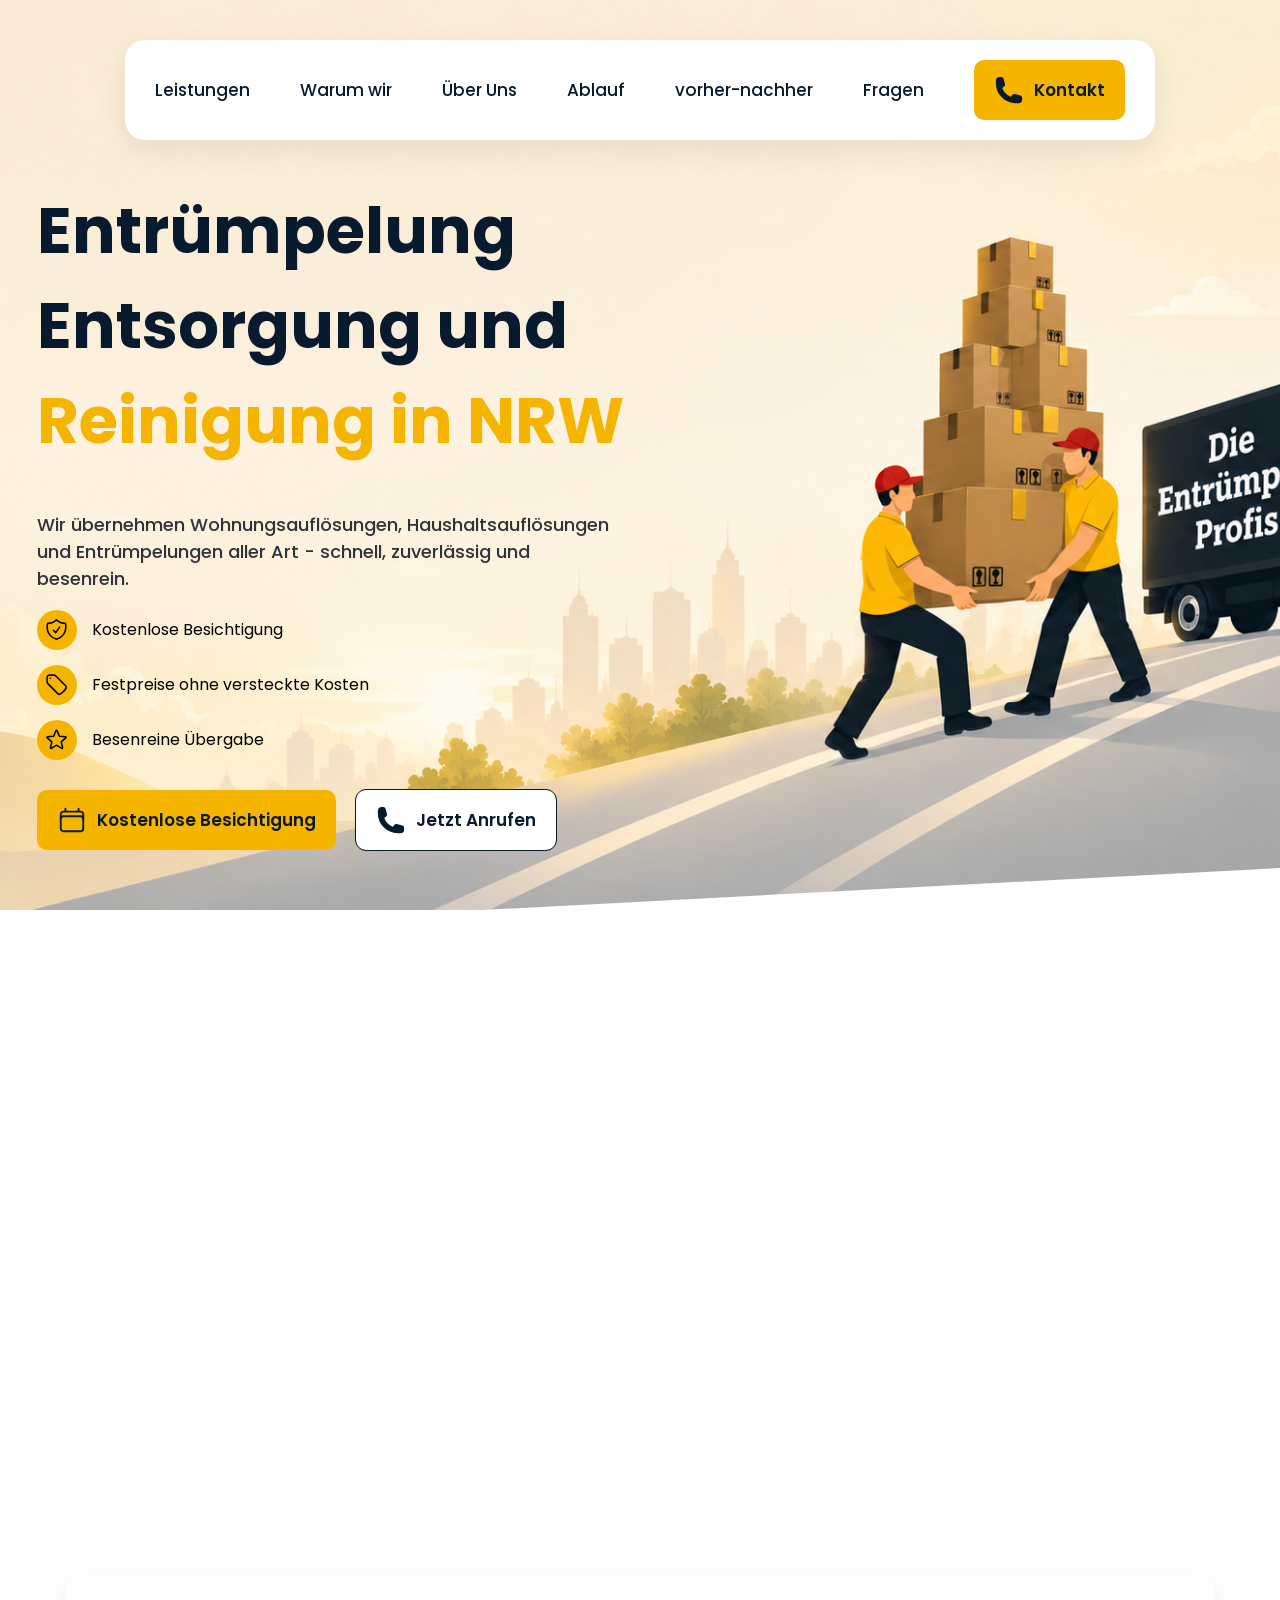
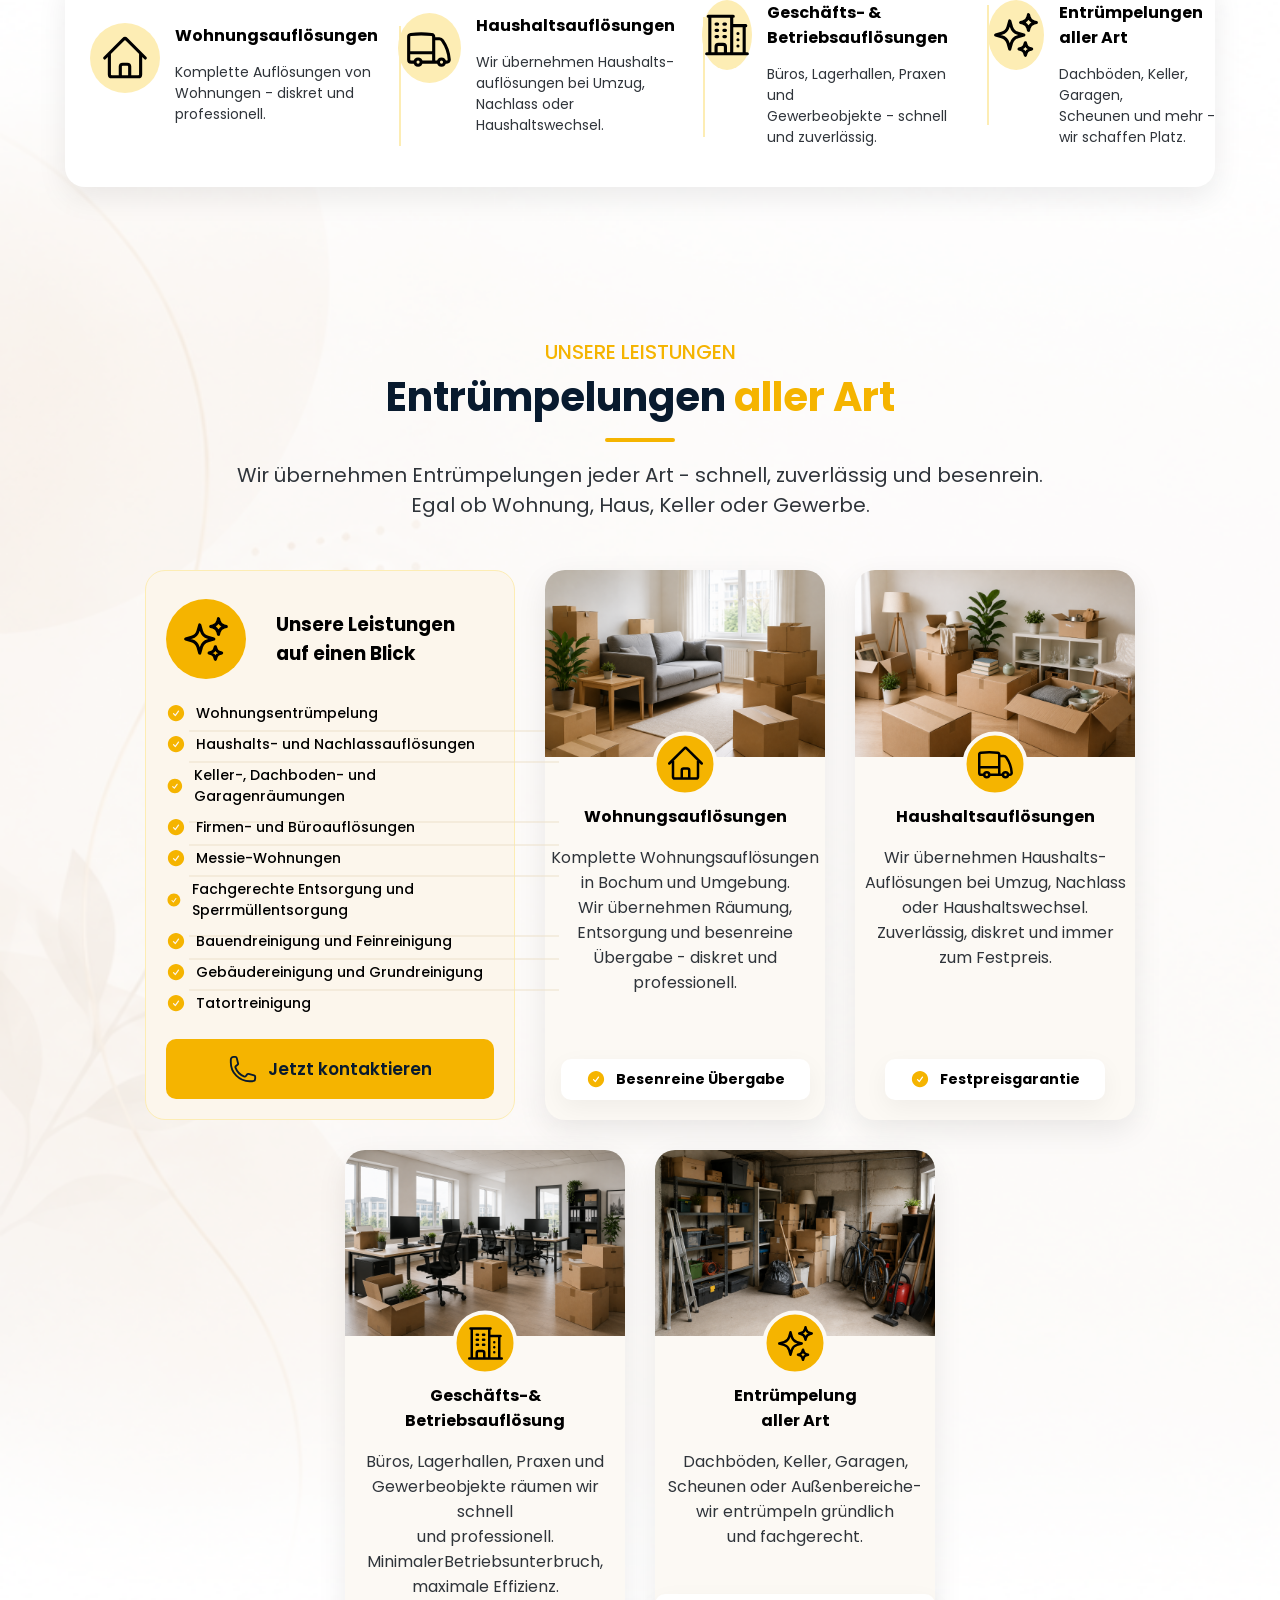
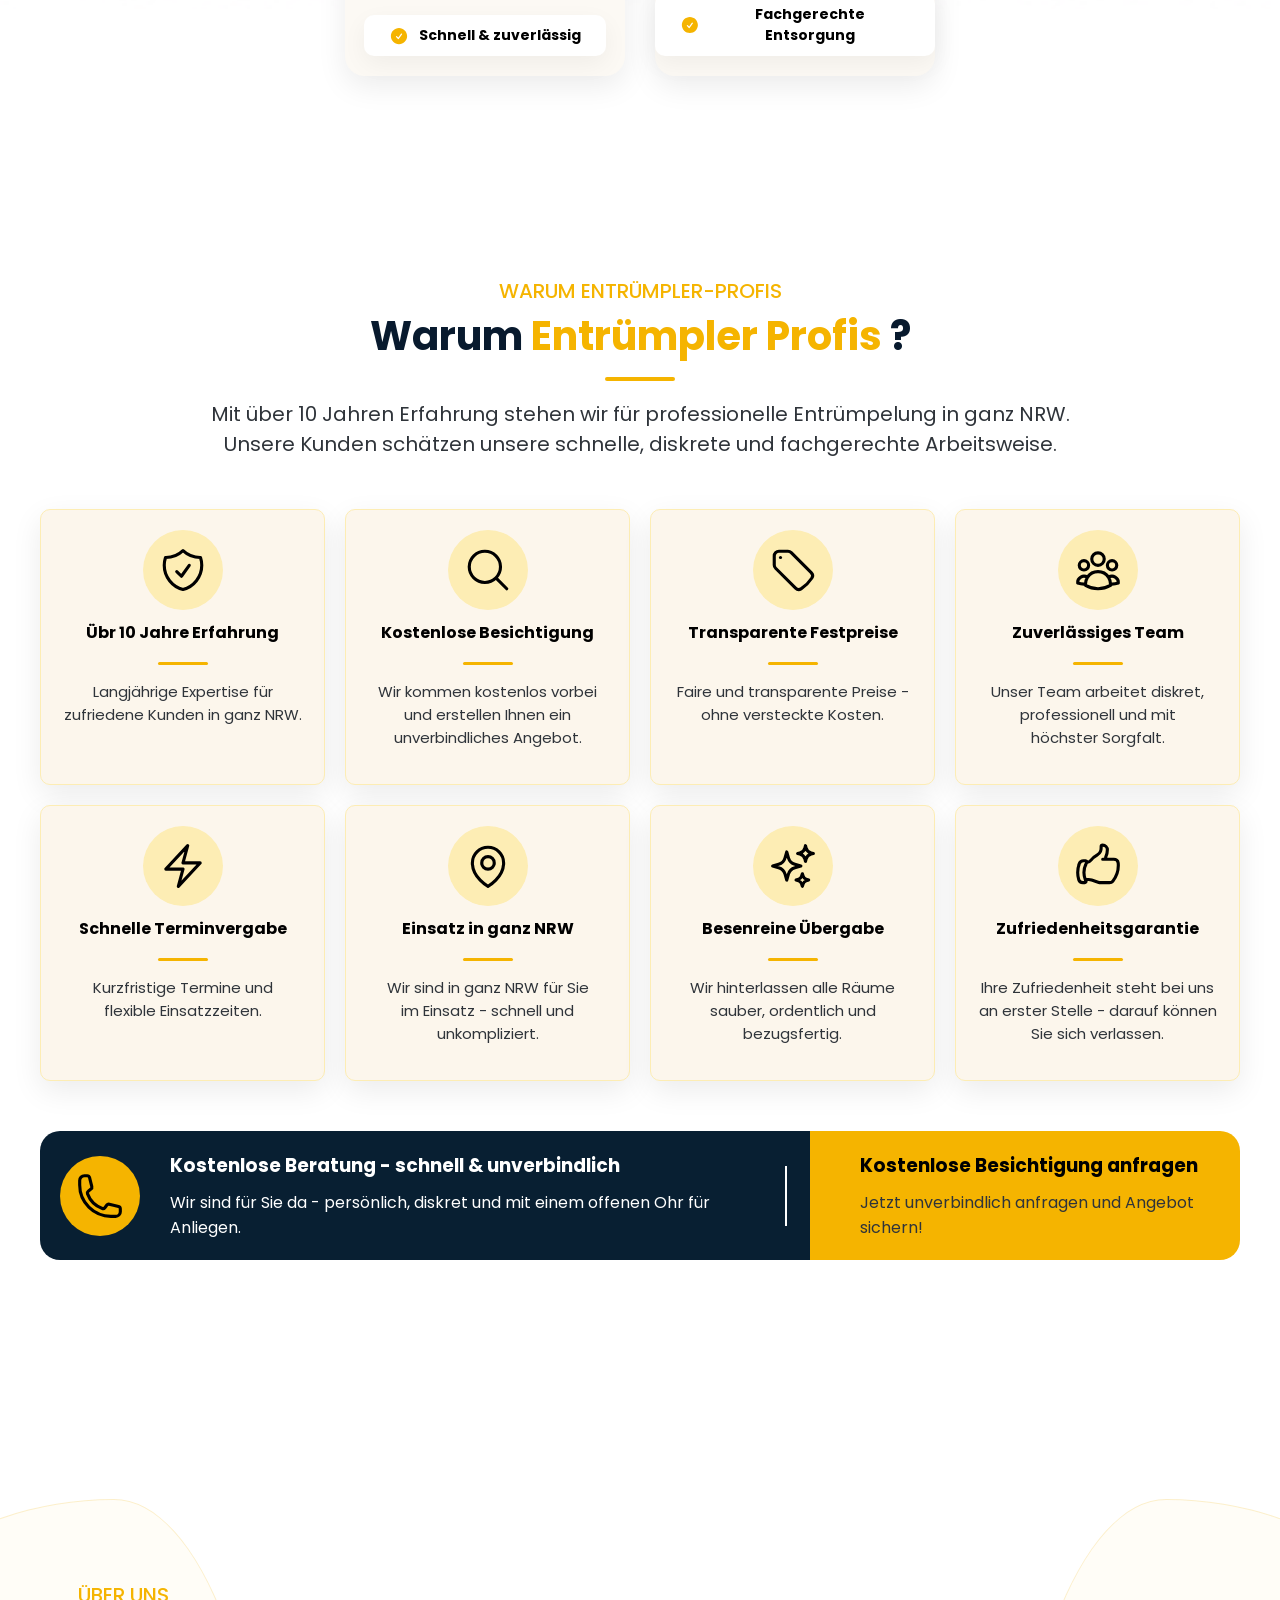
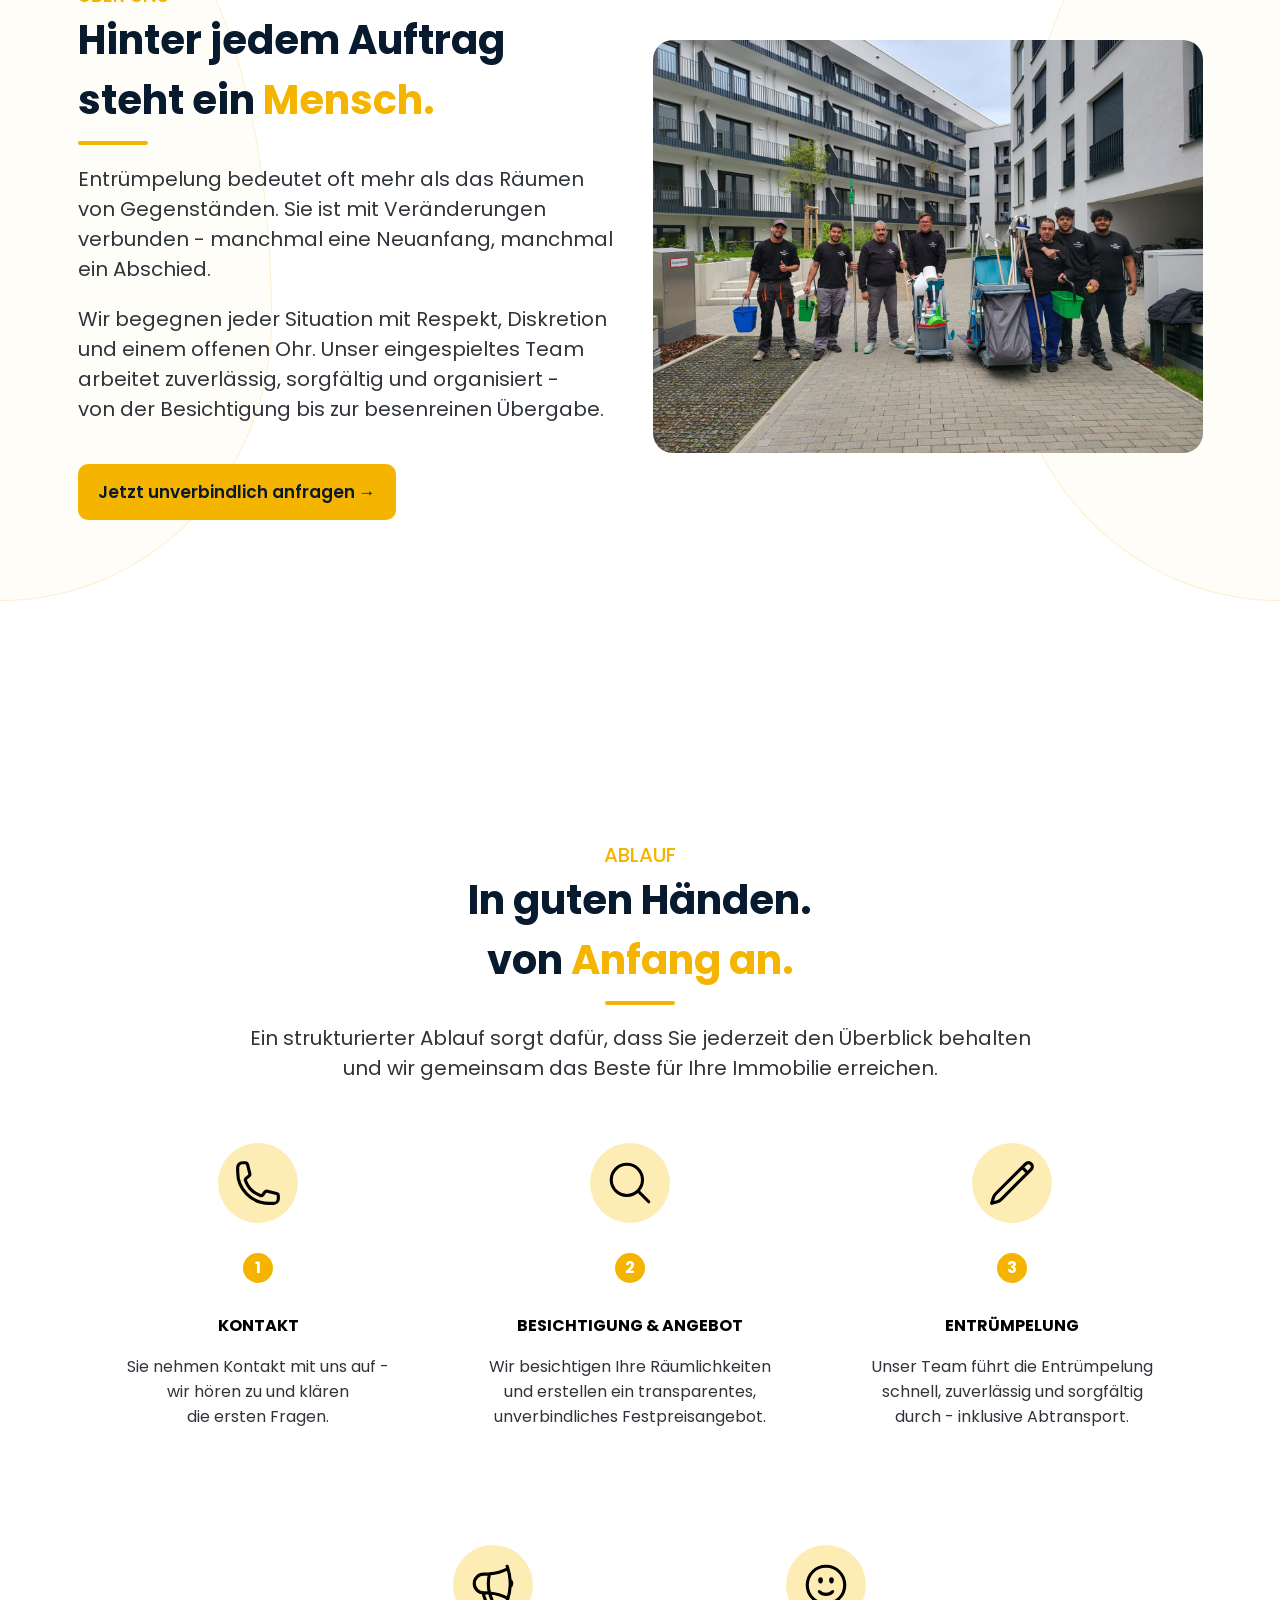
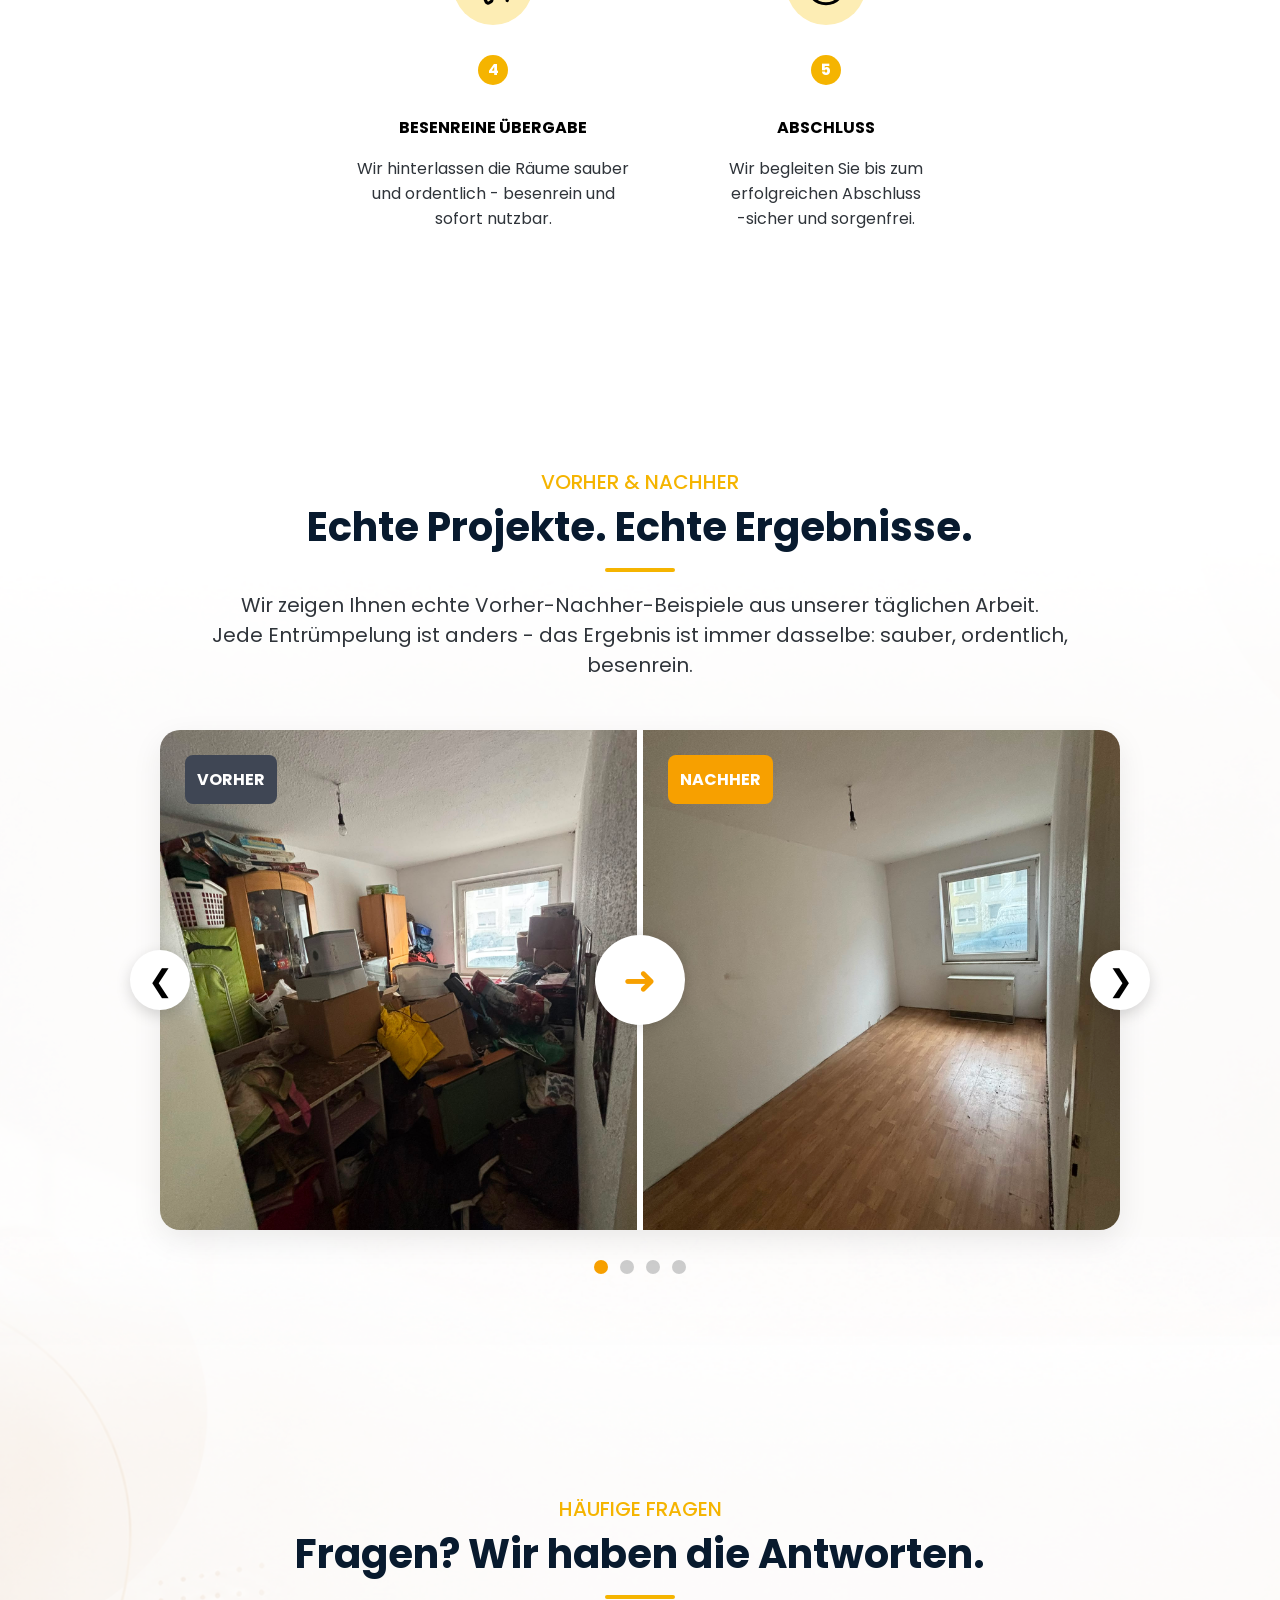
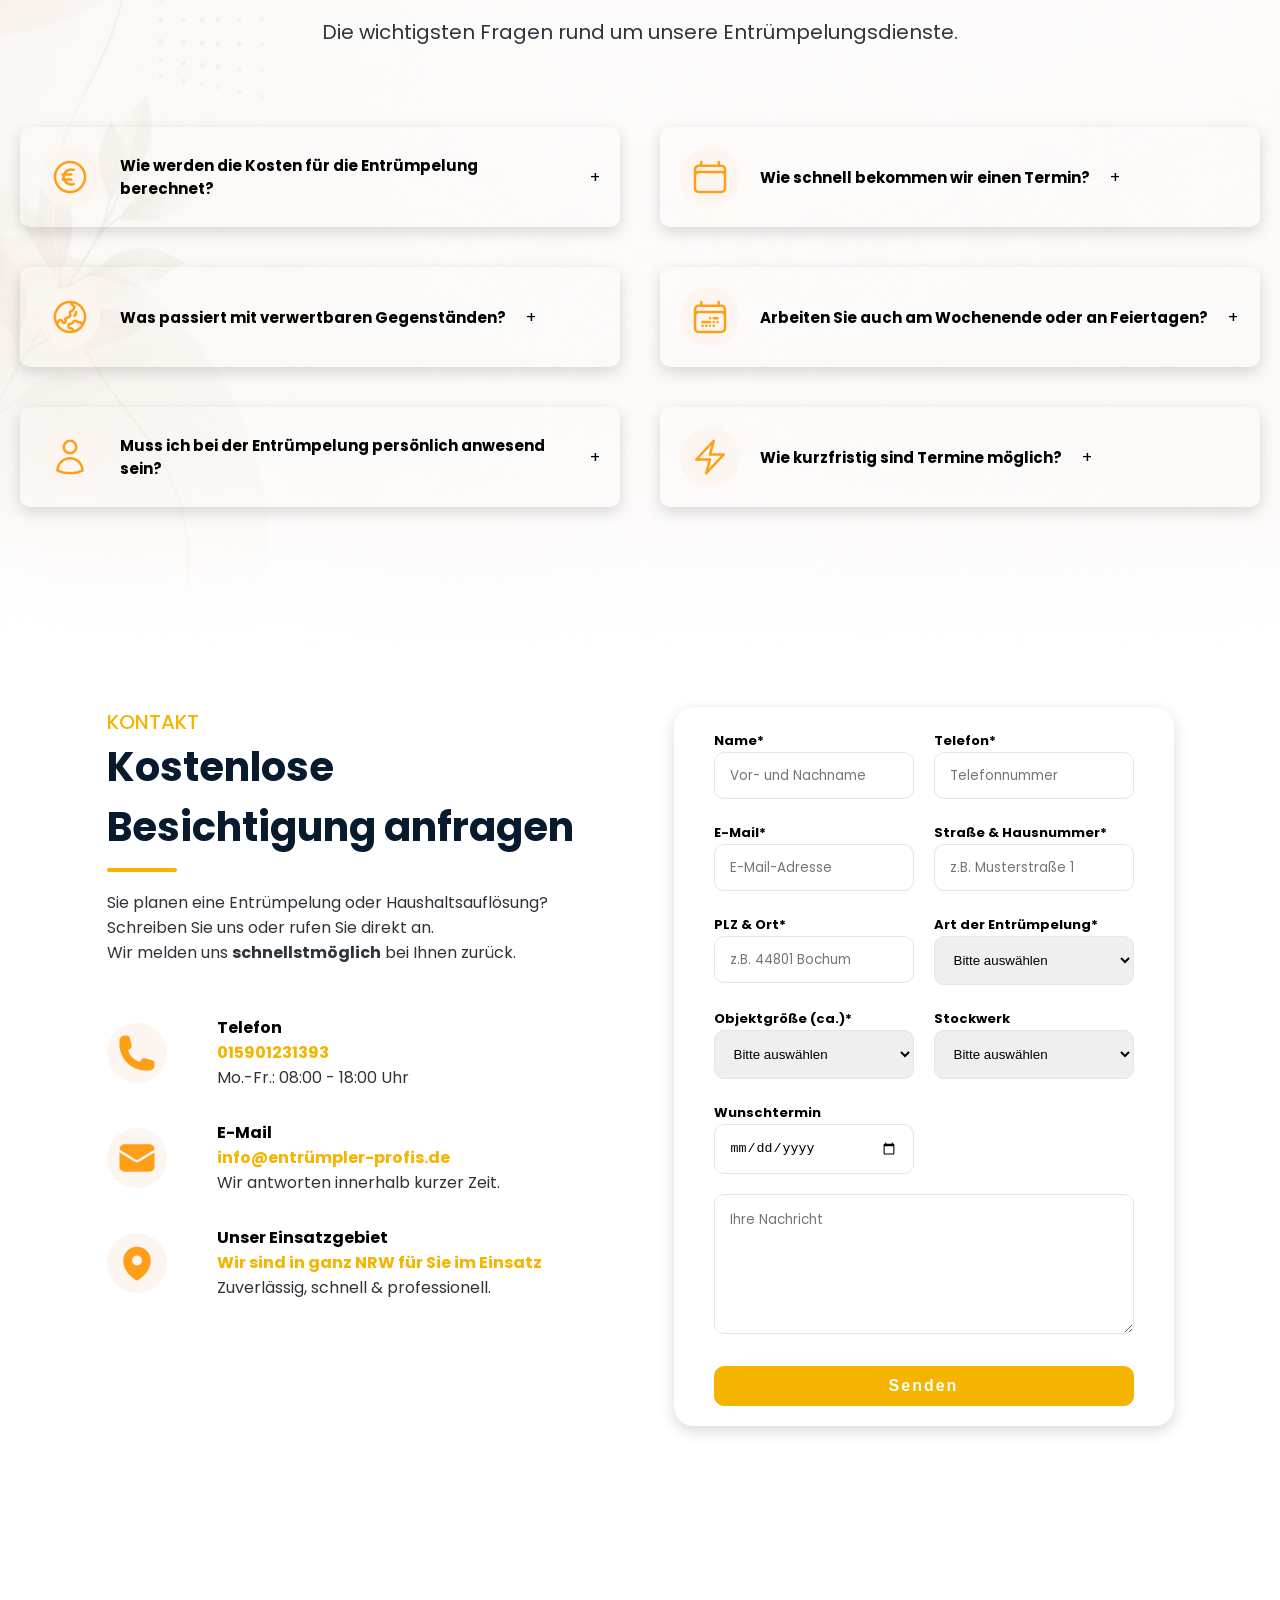
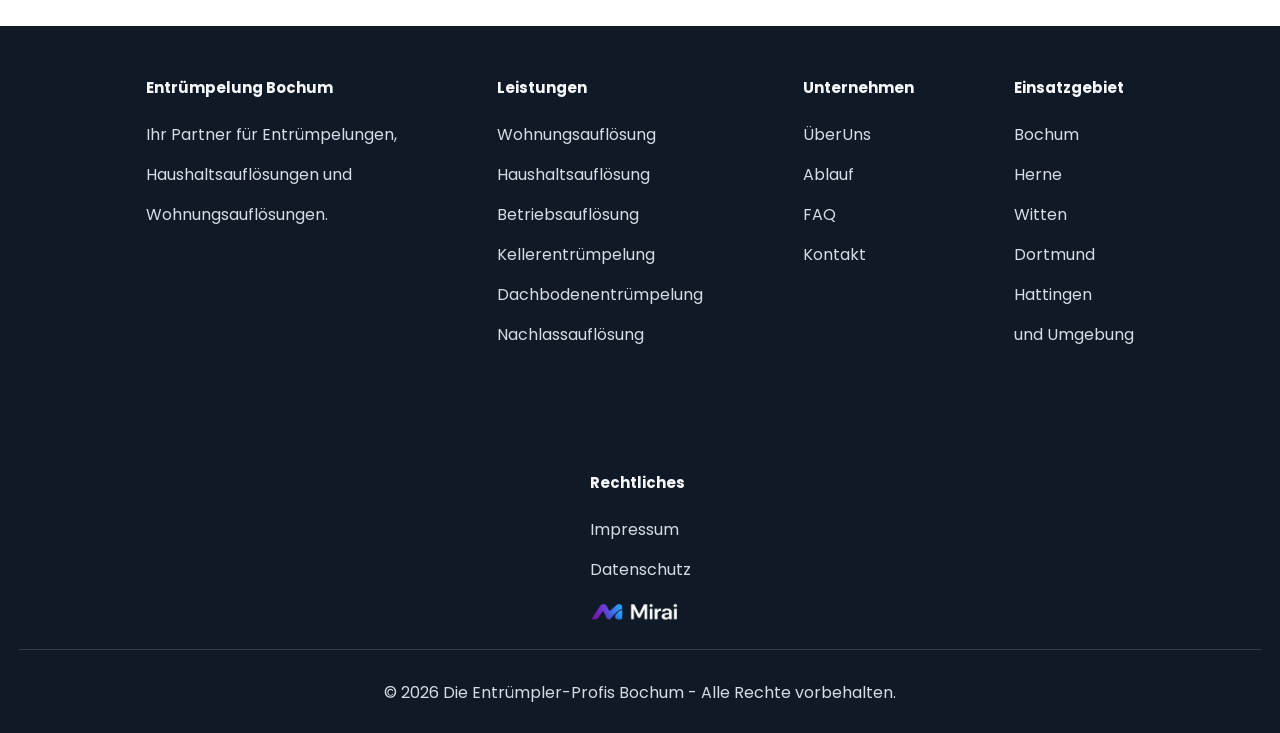
==== index.html @ 7832c1ce "Add files via upload" ====
<!DOCTYPE html>
<html lang="de">
<head>
    <meta charset="UTF-8">
    <meta name="viewport" content="width=device-width, initial-scale=1.0">
    <title>Entrümpler Profis | Wohnungsauflösung & Entrümpelung</title>
    <link href="style4.css" rel="stylesheet">
    <script src="https://www.google.com/recaptcha/api.js" async defer></script>
    <link rel="preconnect" href="https://fonts.googleapis.com">
    <link rel="preconnect" href="https://fonts.gstatic.com" crossorigin>
    <link rel="icon" href="webLogo.png" type="image/png">
    <meta name="description"
    content="Die Entrümpler Profis – Ihr Experte für Wohnungsauflösungen, Haushaltsauflösungen und Entrümpelungen aller Art. Schnell, zuverlässig, besenrein und zum fairen Festpreis. Kostenlose Besichtigung anfragen.">
    <link href="https://fonts.googleapis.com/css2?family=Poppins:ital,wght@0,100;0,200;0,300;0,400;0,500;0,600;0,700;0,800;0,900;1,100;1,200;1,300;1,400;1,500;1,600;1,700;1,800;1,900&display=swap" rel="stylesheet">
</head>
<body>
    <header>
            <!--<div class="mobile_nav">
                <svg xmlns="http://www.w3.org/2000/svg" fill="none" viewBox="0 0 24 24" stroke-width="1.5" stroke="currentColor" class="mobile-icon">
                <path stroke-linecap="round" stroke-linejoin="round" d="M3.75 6.75h16.5M3.75 12h16.5m-16.5 5.25h16.5" />
                </svg>
                <div class="mobilenavbar">
                    <a href="#leistungen" class="mobile_links">Leistungen</a>
                    <a href="#WarumWir" class="mobile_links">warum wir</a>
                    <a href="#überUns" class="mobile_links">Über Uns</a>
                    <a href="#Ablauf" class="mobile_links">Ablauf</a>
                    <a href="#vorherNAchher" class="mobile_links">vorher-nachher</a>
                    <a href="#fragen" class="mobile_links">Fragen</a>
                    <a href="#Kontakt" class="mobile_links">Kontakt</a>
                </div>
            </div>-->
            <button id="menu-btn">
                ☰
            </button>

            <nav id="mobile-menu">
                <a href="#leistungen">Leistungen</a>
                <a href="#WarumWir">Warum wir</a>
                <a href="#überUns">Über Uns</a>
                <a href="#Ablauf">Ablauf</a>
                <a href="#vorherNAchher">vorher-nachher</a>
                <a href="#fragen">Fragen</a>
                <a href="#Kontakt">Kontakt</a>
            </nav>
            <script>
                const button = document.getElementById("menu-btn");
                const menu = document.getElementById("mobile-menu");

                button.addEventListener("click", () => {

                    if(menu.style.display === "block"){

                        menu.style.display = "none";

                        button.style.borderBottomLeftRadius = "12px";
                        button.style.borderBottomRightRadius = "12px";

                    }else{

                        menu.style.display = "block";

                        button.style.borderBottomLeftRadius = "0px";
                        button.style.borderBottomRightRadius = "0px";

                        menu.style.borderTopLeftRadius = "0px";
                        menu.style.borderTopRightRadius = "0px";

                    }

                });
            </script>
        <div class="navContainer">
            <nav>
                <a href="#leistungen" class="navLinks">Leistungen</a>
                <a href="#WarumWir">Warum wir</a>
                <a href="#überUns">Über Uns</a>
                <a href="#Ablauf">Ablauf</a>
                <a href="#vorherNAchher">vorher-nachher</a>
                <a href="#fragen">Fragen</a>
                <a href="#Kontakt" class="yellowBtn">
                <svg xmlns="http://www.w3.org/2000/svg" fill="none" viewBox="0 0 24 24" stroke-width="1.5" stroke="currentColor" class="btnIcon phoneIcon">
                <path stroke-linecap="round" stroke-linejoin="round" d="M2.25 6.75c0 8.284 6.716 15 15 15h2.25a2.25 2.25 0 0 0 2.25-2.25v-1.372c0-.516-.351-.966-.852-1.091l-4.423-1.106c-.44-.11-.902.055-1.173.417l-.97 1.293c-.282.376-.769.542-1.21.38a12.035 12.035 0 0 1-7.143-7.143c-.162-.441.004-.928.38-1.21l1.293-.97c.363-.271.527-.734.417-1.173L6.963 3.102a1.125 1.125 0 0 0-1.091-.852H4.5A2.25 2.25 0 0 0 2.25 4.5v2.25Z" />
                </svg>
                    Kontakt</a>
            </nav>
        </div>
        <div class="Hero-Layout">
            <div class="HeroLeft">
                <div>
                    <h1 id="hero-h1">Entrümpelung<br>Entsorgung und<br><strong class="markd">Reinigung in <span id="stadt">NRW.</span></strong></h1>
                    <p class="Hero-slogan">Wir übernehmen Wohnungsauflösungen, Haushaltsauflösungen<br> und Entrümpelungen aller Art - schnell, zuverlässig und<br> besenrein.</p>
                </div>
                <script>
                    fetch("https://ipapi.co/json/")
                    .then(response => response.json())
                    .then(data =>{
                        const stadt = data.city;
                        document.getElementById("stadt").textContent = data.city;
                        if(stadt === "Frankfurt am Main"){
                            document.getElementById("stadt").textContent = "Frankfurt";
                        }
                    })
                    .catch(()=>{
                        document.getElementById("stadt").textContent = "NRW";
                    });
                </script>
                <div>
                    <ul>
                        <li class="Hero-List">
                            <div class="SmallIconWrapper">
                                <svg xmlns="http://www.w3.org/2000/svg" fill="none" viewBox="0 0 24 24" stroke-width="1.5" stroke="currentColor" class="Icons-Small">
                                <path stroke-linecap="round" stroke-linejoin="round" d="M9 12.75 11.25 15 15 9.75m-3-7.036A11.959 11.959 0 0 1 3.598 6 11.99 11.99 0 0 0 3 9.749c0 5.592 3.824 10.29 9 11.623 5.176-1.332 9-6.03 9-11.622 0-1.31-.21-2.571-.598-3.751h-.152c-3.196 0-6.1-1.248-8.25-3.285Z" />
                                </svg>
                            </div>
                            Kostenlose Besichtigung</li>
                        <li class="Hero-List">
                            <div class="SmallIconWrapper">
                                <svg xmlns="http://www.w3.org/2000/svg" fill="none" viewBox="0 0 24 24" stroke-width="1.5" stroke="currentColor" class="Icons-Small">
                                <path stroke-linecap="round" stroke-linejoin="round" d="M9.568 3H5.25A2.25 2.25 0 0 0 3 5.25v4.318c0 .597.237 1.17.659 1.591l9.581 9.581c.699.699 1.78.872 2.607.33a18.095 18.095 0 0 0 5.223-5.223c.542-.827.369-1.908-.33-2.607L11.16 3.66A2.25 2.25 0 0 0 9.568 3Z" />
                                <path stroke-linecap="round" stroke-linejoin="round" d="M6 6h.008v.008H6V6Z" />
                                </svg>
                            </div>
                            Festpreise ohne versteckte Kosten</li>
                        <li class="Hero-List">
                            <div class="SmallIconWrapper">
                                <svg xmlns="http://www.w3.org/2000/svg" fill="none" viewBox="0 0 24 24" stroke-width="1.5" stroke="currentColor" class="Icons-Small">
                                <path stroke-linecap="round" stroke-linejoin="round" d="M11.48 3.499a.562.562 0 0 1 1.04 0l2.125 5.111a.563.563 0 0 0 .475.345l5.518.442c.499.04.701.663.321.988l-4.204 3.602a.563.563 0 0 0-.182.557l1.285 5.385a.562.562 0 0 1-.84.61l-4.725-2.885a.562.562 0 0 0-.586 0L6.982 20.54a.562.562 0 0 1-.84-.61l1.285-5.386a.562.562 0 0 0-.182-.557l-4.204-3.602a.562.562 0 0 1 .321-.988l5.518-.442a.563.563 0 0 0 .475-.345L11.48 3.5Z" />
                                </svg>
                            </div>
                            Besenreine Übergabe</li>
                    </ul>  
                </div>
                <div class="HeroBtns">
                    <a href="#Kontakt" class="yellowBtn"><svg xmlns="http://www.w3.org/2000/svg" fill="none" viewBox="0 0 24 24" stroke-width="1.5" stroke="currentColor" class="btnIcon">
                    <path stroke-linecap="round" stroke-linejoin="round" d="M6.75 3v2.25M17.25 3v2.25M3 18.75V7.5a2.25 2.25 0 0 1 2.25-2.25h13.5A2.25 2.25 0 0 1 21 7.5v11.25m-18 0A2.25 2.25 0 0 0 5.25 21h13.5A2.25 2.25 0 0 0 21 18.75m-18 0v-7.5A2.25 2.25 0 0 1 5.25 9h13.5A2.25 2.25 0 0 1 21 11.25v7.5" />
                    </svg>
                    Kostenlose Besichtigung</a>
                    <a href="tel:015901231393" class="whiteBtn"><svg xmlns="http://www.w3.org/2000/svg" fill="none" viewBox="0 0 24 24" stroke-width="1.5" stroke="currentColor" class="btnIcon phoneIcon">
                    <path stroke-linecap="round" stroke-linejoin="round" d="M2.25 6.75c0 8.284 6.716 15 15 15h2.25a2.25 2.25 0 0 0 2.25-2.25v-1.372c0-.516-.351-.966-.852-1.091l-4.423-1.106c-.44-.11-.902.055-1.173.417l-.97 1.293c-.282.376-.769.542-1.21.38a12.035 12.035 0 0 1-7.143-7.143c-.162-.441.004-.928.38-1.21l1.293-.97c.363-.271.527-.734.417-1.173L6.963 3.102a1.125 1.125 0 0 0-1.091-.852H4.5A2.25 2.25 0 0 0 2.25 4.5v2.25Z" />
                    </svg>
                    Jetzt Anrufen</a>
                </div>
            </div>
        </div>
    </header>
    <div class="videoBox">
<iframe class="Video" width="560" height="500" src="https://app.heygen.com/embeds/4f03f9517da345a6a564c106bb6b964a" title="Check out a new AI Video I just made!" frameborder="0" allow="encrypted-media; fullscreen;" allowfullscreen></iframe>    </div>
    <div class="ServiceLayoutForHero">
        <div class="Hero-ServiceLayout">
            <div class="HeroCards afterCard">
                <div class="HeroCardIconWrapper">
                    <svg xmlns="http://www.w3.org/2000/svg" fill="none" viewBox="0 0 24 24" stroke-width="1.5" stroke="currentColor" class="big-Icons">
                    <path stroke-linecap="round" stroke-linejoin="round" d="m2.25 12 8.954-8.955c.44-.439 1.152-.439 1.591 0L21.75 12M4.5 9.75v10.125c0 .621.504 1.125 1.125 1.125H9.75v-4.875c0-.621.504-1.125 1.125-1.125h2.25c.621 0 1.125.504 1.125 1.125V21h4.125c.621 0 1.125-.504 1.125-1.125V9.75M8.25 21h8.25" />
                    </svg>
                </div>
                <div>
                    <strong>Wohnungsauflösungen</strong>
                    <p>Komplette Auflösungen von <br>Wohnungen - diskret und<br> professionell.</p>
                </div>
            </div>
            <div class="HeroCards afterCard">
                <div class="HeroCardIconWrapper">
                    <svg xmlns="http://www.w3.org/2000/svg" fill="none" viewBox="0 0 24 24" stroke-width="1.5" stroke="currentColor" class="big-Icons">
                    <path stroke-linecap="round" stroke-linejoin="round" d="M8.25 18.75a1.5 1.5 0 0 1-3 0m3 0a1.5 1.5 0 0 0-3 0m3 0h6m-9 0H3.375a1.125 1.125 0 0 1-1.125-1.125V14.25m17.25 4.5a1.5 1.5 0 0 1-3 0m3 0a1.5 1.5 0 0 0-3 0m3 0h1.125c.621 0 1.129-.504 1.09-1.124a17.902 17.902 0 0 0-3.213-9.193 2.056 2.056 0 0 0-1.58-.86H14.25M16.5 18.75h-2.25m0-11.177v-.958c0-.568-.422-1.048-.987-1.106a48.554 48.554 0 0 0-10.026 0 1.106 1.106 0 0 0-.987 1.106v7.635m12-6.677v6.677m0 4.5v-4.5m0 0h-12" />
                    </svg>
                </div>
                <div>
                    <strong>Haushaltsauflösungen</strong>
                    <p>Wir übernehmen Haushalts-<br>auflösungen bei Umzug,<br> Nachlass oder Haushaltswechsel.</p>
                </div>
            </div>
            <div class="HeroCards afterCard">
                <div class="HeroCardIconWrapper">
                    <svg xmlns="http://www.w3.org/2000/svg" fill="none" viewBox="0 0 24 24" stroke-width="1.5" stroke="currentColor" class="big-Icons">
                    <path stroke-linecap="round" stroke-linejoin="round" d="M2.25 21h19.5m-18-18v18m10.5-18v18m6-13.5V21M6.75 6.75h.75m-.75 3h.75m-.75 3h.75m3-6h.75m-.75 3h.75m-.75 3h.75M6.75 21v-3.375c0-.621.504-1.125 1.125-1.125h2.25c.621 0 1.125.504 1.125 1.125V21M3 3h12m-.75 4.5H21m-3.75 3.75h.008v.008h-.008v-.008Zm0 3h.008v.008h-.008v-.008Zm0 3h.008v.008h-.008v-.008Z" />
                    </svg>
                </div>
                <div>
                    <strong>Geschäfts- &<br>Betriebsauflösungen</strong>
                    <p>Büros, Lagerhallen, Praxen und<br>Gewerbeobjekte - schnell und zuverlässig.</p>
                </div>
            </div>
            <div class="HeroCards">
                <div class="HeroCardIconWrapper">
                    <svg xmlns="http://www.w3.org/2000/svg" fill="none" viewBox="0 0 24 24" stroke-width="1.5" stroke="currentColor" class="big-Icons">
                    <path stroke-linecap="round" stroke-linejoin="round" d="M9.813 15.904 9 18.75l-.813-2.846a4.5 4.5 0 0 0-3.09-3.09L2.25 12l2.846-.813a4.5 4.5 0 0 0 3.09-3.09L9 5.25l.813 2.846a4.5 4.5 0 0 0 3.09 3.09L15.75 12l-2.846.813a4.5 4.5 0 0 0-3.09 3.09ZM18.259 8.715 18 9.75l-.259-1.035a3.375 3.375 0 0 0-2.455-2.456L14.25 6l1.036-.259a3.375 3.375 0 0 0 2.455-2.456L18 2.25l.259 1.035a3.375 3.375 0 0 0 2.456 2.456L21.75 6l-1.035.259a3.375 3.375 0 0 0-2.456 2.456ZM16.894 20.567 16.5 21.75l-.394-1.183a2.25 2.25 0 0 0-1.423-1.423L13.5 18.75l1.183-.394a2.25 2.25 0 0 0 1.423-1.423l.394-1.183.394 1.183a2.25 2.25 0 0 0 1.423 1.423l1.183.394-1.183.394a2.25 2.25 0 0 0-1.423 1.423Z" />
                    </svg>
                </div>
                <div>
                    <strong>Entrümpelungen<br>aller Art</strong>
                    <p>Dachböden, Keller, Garagen,<br>Scheunen und mehr -<br>wir schaffen Platz.</p>
                </div>
            </div>
        </div>
    </div>
    <main>
        <div id="leistungen">
            <div class="SectionHead">
                <div>
                    <p class="SectionName">UNSERE LEISTUNGEN</p>
                    <h2 class="SectioneHeadline">Entrümpelungen <strong class="markd">aller Art</strong></h2>
                </div>
                <div>
                    <p class="SectionSlogan">Wir übernehmen Entrümpelungen jeder Art - schnell, zuverlässig und besenrein. <br>Egal ob Wohnung, Haus, Keller oder Gewerbe.</p>
                </div>
            </div>
            <div class="ServiceCardLayout">
                <div class="big_serviceCArd">
                    <div class="BigCard_Head">
                        <div class="AboutUSIconWrapper ablaufWrapperIcons BigCArd_IconWrapper">
                            <svg xmlns="http://www.w3.org/2000/svg" fill="none" viewBox="0 0 24 24" stroke-width="1.5" stroke="currentColor" class="big-Icons">
                            <path stroke-linecap="round" stroke-linejoin="round" d="M9.813 15.904 9 18.75l-.813-2.846a4.5 4.5 0 0 0-3.09-3.09L2.25 12l2.846-.813a4.5 4.5 0 0 0 3.09-3.09L9 5.25l.813 2.846a4.5 4.5 0 0 0 3.09 3.09L15.75 12l-2.846.813a4.5 4.5 0 0 0-3.09 3.09ZM18.259 8.715 18 9.75l-.259-1.035a3.375 3.375 0 0 0-2.455-2.456L14.25 6l1.036-.259a3.375 3.375 0 0 0 2.455-2.456L18 2.25l.259 1.035a3.375 3.375 0 0 0 2.456 2.456L21.75 6l-1.035.259a3.375 3.375 0 0 0-2.456 2.456ZM16.894 20.567 16.5 21.75l-.394-1.183a2.25 2.25 0 0 0-1.423-1.423L13.5 18.75l1.183-.394a2.25 2.25 0 0 0 1.423-1.423l.394-1.183.394 1.183a2.25 2.25 0 0 0 1.423 1.423l1.183.394-1.183.394a2.25 2.25 0 0 0-1.423 1.423Z" />
                            </svg>
                        </div>
                        <div>
                            <h3>Unsere Leistungen<br>auf einen Blick</h3>
                        </div>
                    </div>
                    <div>
                        <ul>
                            <li class="BigCArd_List cardList_after"><svg xmlns="http://www.w3.org/2000/svg" viewBox="0 0 24 24" fill="currentColor" class="small-Icon">
                            <path fill-rule="evenodd" d="M2.25 12c0-5.385 4.365-9.75 9.75-9.75s9.75 4.365 9.75 9.75-4.365 9.75-9.75 9.75S2.25 17.385 2.25 12Zm13.36-1.814a.75.75 0 1 0-1.22-.872l-3.236 4.53L9.53 12.22a.75.75 0 0 0-1.06 1.06l2.25 2.25a.75.75 0 0 0 1.14-.094l3.75-5.25Z" clip-rule="evenodd" />
                            </svg>
                            Wohnungsentrümpelung
                            </li>
                            <li class="BigCArd_List cardList_after">
                                <svg xmlns="http://www.w3.org/2000/svg" viewBox="0 0 24 24" fill="currentColor" class="small-Icon">
                            <path fill-rule="evenodd" d="M2.25 12c0-5.385 4.365-9.75 9.75-9.75s9.75 4.365 9.75 9.75-4.365 9.75-9.75 9.75S2.25 17.385 2.25 12Zm13.36-1.814a.75.75 0 1 0-1.22-.872l-3.236 4.53L9.53 12.22a.75.75 0 0 0-1.06 1.06l2.25 2.25a.75.75 0 0 0 1.14-.094l3.75-5.25Z" clip-rule="evenodd" />
                            </svg>
                                Haushalts- und Nachlassauflösungen
                            </li>
                            <li class="BigCArd_List cardList_after">
                                <svg xmlns="http://www.w3.org/2000/svg" viewBox="0 0 24 24" fill="currentColor" class="small-Icon">
                            <path fill-rule="evenodd" d="M2.25 12c0-5.385 4.365-9.75 9.75-9.75s9.75 4.365 9.75 9.75-4.365 9.75-9.75 9.75S2.25 17.385 2.25 12Zm13.36-1.814a.75.75 0 1 0-1.22-.872l-3.236 4.53L9.53 12.22a.75.75 0 0 0-1.06 1.06l2.25 2.25a.75.75 0 0 0 1.14-.094l3.75-5.25Z" clip-rule="evenodd" />
                            </svg>
                                Keller-, Dachboden- und Garagenräumungen
                            </li>
                            <li class="BigCArd_List cardList_after">
                                <svg xmlns="http://www.w3.org/2000/svg" viewBox="0 0 24 24" fill="currentColor" class="small-Icon">
                            <path fill-rule="evenodd" d="M2.25 12c0-5.385 4.365-9.75 9.75-9.75s9.75 4.365 9.75 9.75-4.365 9.75-9.75 9.75S2.25 17.385 2.25 12Zm13.36-1.814a.75.75 0 1 0-1.22-.872l-3.236 4.53L9.53 12.22a.75.75 0 0 0-1.06 1.06l2.25 2.25a.75.75 0 0 0 1.14-.094l3.75-5.25Z" clip-rule="evenodd" />
                            </svg>
                                Firmen- und Büroauflösungen
                            </li>
                            <li class="BigCArd_List cardList_after">
                                <svg xmlns="http://www.w3.org/2000/svg" viewBox="0 0 24 24" fill="currentColor" class="small-Icon">
                            <path fill-rule="evenodd" d="M2.25 12c0-5.385 4.365-9.75 9.75-9.75s9.75 4.365 9.75 9.75-4.365 9.75-9.75 9.75S2.25 17.385 2.25 12Zm13.36-1.814a.75.75 0 1 0-1.22-.872l-3.236 4.53L9.53 12.22a.75.75 0 0 0-1.06 1.06l2.25 2.25a.75.75 0 0 0 1.14-.094l3.75-5.25Z" clip-rule="evenodd" />
                            </svg>
                                Messie-Wohnungen
                            </li>
                            <li class="BigCArd_List cardList_after">
                                <svg xmlns="http://www.w3.org/2000/svg" viewBox="0 0 24 24" fill="currentColor" class="small-Icon">
                            <path fill-rule="evenodd" d="M2.25 12c0-5.385 4.365-9.75 9.75-9.75s9.75 4.365 9.75 9.75-4.365 9.75-9.75 9.75S2.25 17.385 2.25 12Zm13.36-1.814a.75.75 0 1 0-1.22-.872l-3.236 4.53L9.53 12.22a.75.75 0 0 0-1.06 1.06l2.25 2.25a.75.75 0 0 0 1.14-.094l3.75-5.25Z" clip-rule="evenodd" />
                            </svg>
                                Fachgerechte Entsorgung und Sperrmüllentsorgung
                            </li>
                            <li class="BigCArd_List cardList_after">
                                <svg xmlns="http://www.w3.org/2000/svg" viewBox="0 0 24 24" fill="currentColor" class="small-Icon">
                            <path fill-rule="evenodd" d="M2.25 12c0-5.385 4.365-9.75 9.75-9.75s9.75 4.365 9.75 9.75-4.365 9.75-9.75 9.75S2.25 17.385 2.25 12Zm13.36-1.814a.75.75 0 1 0-1.22-.872l-3.236 4.53L9.53 12.22a.75.75 0 0 0-1.06 1.06l2.25 2.25a.75.75 0 0 0 1.14-.094l3.75-5.25Z" clip-rule="evenodd" />
                            </svg>
                                Bauendreinigung und Feinreinigung
                            </li>
                            <li class="BigCArd_List cardList_after">
                                <svg xmlns="http://www.w3.org/2000/svg" viewBox="0 0 24 24" fill="currentColor" class="small-Icon">
                            <path fill-rule="evenodd" d="M2.25 12c0-5.385 4.365-9.75 9.75-9.75s9.75 4.365 9.75 9.75-4.365 9.75-9.75 9.75S2.25 17.385 2.25 12Zm13.36-1.814a.75.75 0 1 0-1.22-.872l-3.236 4.53L9.53 12.22a.75.75 0 0 0-1.06 1.06l2.25 2.25a.75.75 0 0 0 1.14-.094l3.75-5.25Z" clip-rule="evenodd" />
                            </svg>
                                Gebäudereinigung und Grundreinigung
                            </li>
                            <li class="BigCArd_List">
                                <svg xmlns="http://www.w3.org/2000/svg" viewBox="0 0 24 24" fill="currentColor" class="small-Icon">
                            <path fill-rule="evenodd" d="M2.25 12c0-5.385 4.365-9.75 9.75-9.75s9.75 4.365 9.75 9.75-4.365 9.75-9.75 9.75S2.25 17.385 2.25 12Zm13.36-1.814a.75.75 0 1 0-1.22-.872l-3.236 4.53L9.53 12.22a.75.75 0 0 0-1.06 1.06l2.25 2.25a.75.75 0 0 0 1.14-.094l3.75-5.25Z" clip-rule="evenodd" />
                            </svg>
                                Tatortreinigung
                            </li>
                        </ul>
                    </div>
                    <div>
                        <a href="#Kontakt" class="yellowBtn" id="BigCard_Icon" > <svg xmlns="http://www.w3.org/2000/svg" fill="none" viewBox="0 0 24 24" stroke-width="1.5" stroke="currentColor" class="btnIcon">
                        <path stroke-linecap="round" stroke-linejoin="round" d="M2.25 6.75c0 8.284 6.716 15 15 15h2.25a2.25 2.25 0 0 0 2.25-2.25v-1.372c0-.516-.351-.966-.852-1.091l-4.423-1.106c-.44-.11-.902.055-1.173.417l-.97 1.293c-.282.376-.769.542-1.21.38a12.035 12.035 0 0 1-7.143-7.143c-.162-.441.004-.928.38-1.21l1.293-.97c.363-.271.527-.734.417-1.173L6.963 3.102a1.125 1.125 0 0 0-1.091-.852H4.5A2.25 2.25 0 0 0 2.25 4.5v2.25Z" />
                        </svg>
                        Jetzt kontaktieren</a>
                    </div>
                </div>
                <div class="ServiceCard">
                    <div class="ImgWrapper">
                        <img src="wohnungsauflosung.png" alt="Couch mit vielen Paketen im Raum" class="ServiceImg">
                        <div class="ServiceCardsIconWrapper">
                            <svg xmlns="http://www.w3.org/2000/svg" fill="none" viewBox="0 0 24 24" stroke-width="1.5" stroke="currentColor" class="medium-Icons">
                            <path stroke-linecap="round" stroke-linejoin="round" d="m2.25 12 8.954-8.955c.44-.439 1.152-.439 1.591 0L21.75 12M4.5 9.75v10.125c0 .621.504 1.125 1.125 1.125H9.75v-4.875c0-.621.504-1.125 1.125-1.125h2.25c.621 0 1.125.504 1.125 1.125V21h4.125c.621 0 1.125-.504 1.125-1.125V9.75M8.25 21h8.25" />
                            </svg>
                        </div>
                    </div>
                    <div class="CardDescribtion">
                        <strong>Wohnungsauflösungen</strong>
                        <p>Komplette Wohnungsauflösungen<br> in Bochum und Umgebung.<br>Wir übernehmen Räumung,<br> Entsorgung und besenreine<br>Übergabe - diskret und<br>professionell.</p>
                        <div class="CardDate">
                            <svg xmlns="http://www.w3.org/2000/svg" viewBox="0 0 24 24" fill="currentColor" class="small-Icon">
                            <path fill-rule="evenodd" d="M2.25 12c0-5.385 4.365-9.75 9.75-9.75s9.75 4.365 9.75 9.75-4.365 9.75-9.75 9.75S2.25 17.385 2.25 12Zm13.36-1.814a.75.75 0 1 0-1.22-.872l-3.236 4.53L9.53 12.22a.75.75 0 0 0-1.06 1.06l2.25 2.25a.75.75 0 0 0 1.14-.094l3.75-5.25Z" clip-rule="evenodd" />
                            </svg>
                            <strong>Besenreine Übergabe</strong>
                        </div>
                    </div>
                </div>
                <div class="ServiceCard">
                    <div class="ImgWrapper">
                        <img src="Haushaltsauflosungen.png" alt="viele Pakete in der Wohnung" class="ServiceImg">
                        <div class="ServiceCardsIconWrapper">
                            <svg xmlns="http://www.w3.org/2000/svg" fill="none" viewBox="0 0 24 24" stroke-width="1.5" stroke="currentColor" class="medium-Icons">
                            <path stroke-linecap="round" stroke-linejoin="round" d="M8.25 18.75a1.5 1.5 0 0 1-3 0m3 0a1.5 1.5 0 0 0-3 0m3 0h6m-9 0H3.375a1.125 1.125 0 0 1-1.125-1.125V14.25m17.25 4.5a1.5 1.5 0 0 1-3 0m3 0a1.5 1.5 0 0 0-3 0m3 0h1.125c.621 0 1.129-.504 1.09-1.124a17.902 17.902 0 0 0-3.213-9.193 2.056 2.056 0 0 0-1.58-.86H14.25M16.5 18.75h-2.25m0-11.177v-.958c0-.568-.422-1.048-.987-1.106a48.554 48.554 0 0 0-10.026 0 1.106 1.106 0 0 0-.987 1.106v7.635m12-6.677v6.677m0 4.5v-4.5m0 0h-12" />
                            </svg>
                        </div>
                    </div>
                    <div class="CardDescribtion">
                        <strong>Haushaltsauflösungen</strong>
                        <p>Wir übernehmen Haushalts-<br>Auflösungen bei Umzug, Nachlass<br> oder Haushaltswechsel.<br>Zuverlässig, diskret und immer<br>zum Festpreis.</p>
                        <div class="CardDate">
                            <svg xmlns="http://www.w3.org/2000/svg" viewBox="0 0 24 24" fill="currentColor" class="small-Icon">
                            <path fill-rule="evenodd" d="M2.25 12c0-5.385 4.365-9.75 9.75-9.75s9.75 4.365 9.75 9.75-4.365 9.75-9.75 9.75S2.25 17.385 2.25 12Zm13.36-1.814a.75.75 0 1 0-1.22-.872l-3.236 4.53L9.53 12.22a.75.75 0 0 0-1.06 1.06l2.25 2.25a.75.75 0 0 0 1.14-.094l3.75-5.25Z" clip-rule="evenodd" />
                            </svg>
                            <strong>Festpreisgarantie</strong>
                        </div>
                    </div>
                </div>
                <div class="ServiceCard">
                    <div class="ImgWrapper">
                        <img src="Geschaftsundbetriebsauflosung.png" alt="ein leeres office" class="ServiceImg">
                        <div class="ServiceCardsIconWrapper">
                            <svg xmlns="http://www.w3.org/2000/svg" fill="none" viewBox="0 0 24 24" stroke-width="1.5" stroke="currentColor" class="medium-Icons">
                            <path stroke-linecap="round" stroke-linejoin="round" d="M2.25 21h19.5m-18-18v18m10.5-18v18m6-13.5V21M6.75 6.75h.75m-.75 3h.75m-.75 3h.75m3-6h.75m-.75 3h.75m-.75 3h.75M6.75 21v-3.375c0-.621.504-1.125 1.125-1.125h2.25c.621 0 1.125.504 1.125 1.125V21M3 3h12m-.75 4.5H21m-3.75 3.75h.008v.008h-.008v-.008Zm0 3h.008v.008h-.008v-.008Zm0 3h.008v.008h-.008v-.008Z" />
                            </svg>
                        </div>
                    </div>
                    <div class="CardDescribtion">
                        <strong class="ServiceCardName">Geschäfts-&<br>Betriebsauflösung</strong>
                        <p>Büros, Lagerhallen, Praxen und<br>Gewerbeobjekte räumen wir schnell<br> und professionell.<br>MinimalerBetriebsunterbruch,<br>maximale Effizienz.</p>
                        <div class="CardDate">
                            <svg xmlns="http://www.w3.org/2000/svg" viewBox="0 0 24 24" fill="currentColor" class="small-Icon">
                            <path fill-rule="evenodd" d="M2.25 12c0-5.385 4.365-9.75 9.75-9.75s9.75 4.365 9.75 9.75-4.365 9.75-9.75 9.75S2.25 17.385 2.25 12Zm13.36-1.814a.75.75 0 1 0-1.22-.872l-3.236 4.53L9.53 12.22a.75.75 0 0 0-1.06 1.06l2.25 2.25a.75.75 0 0 0 1.14-.094l3.75-5.25Z" clip-rule="evenodd" />
                            </svg>
                            <strong>Schnell & zuverlässig</strong>
                        </div>
                    </div>
                </div>
                <div class="ServiceCard">
                    <div class="ImgWrapper">
                        <img src="entrumpellungAlerArt.png" alt="Ein verstaubter Schuppen" class="ServiceImg">
                        <div class="ServiceCardsIconWrapper">
                            <svg xmlns="http://www.w3.org/2000/svg" fill="none" viewBox="0 0 24 24" stroke-width="1.5" stroke="currentColor" class="medium-Icons">
                            <path stroke-linecap="round" stroke-linejoin="round" d="M9.813 15.904 9 18.75l-.813-2.846a4.5 4.5 0 0 0-3.09-3.09L2.25 12l2.846-.813a4.5 4.5 0 0 0 3.09-3.09L9 5.25l.813 2.846a4.5 4.5 0 0 0 3.09 3.09L15.75 12l-2.846.813a4.5 4.5 0 0 0-3.09 3.09ZM18.259 8.715 18 9.75l-.259-1.035a3.375 3.375 0 0 0-2.455-2.456L14.25 6l1.036-.259a3.375 3.375 0 0 0 2.455-2.456L18 2.25l.259 1.035a3.375 3.375 0 0 0 2.456 2.456L21.75 6l-1.035.259a3.375 3.375 0 0 0-2.456 2.456ZM16.894 20.567 16.5 21.75l-.394-1.183a2.25 2.25 0 0 0-1.423-1.423L13.5 18.75l1.183-.394a2.25 2.25 0 0 0 1.423-1.423l.394-1.183.394 1.183a2.25 2.25 0 0 0 1.423 1.423l1.183.394-1.183.394a2.25 2.25 0 0 0-1.423 1.423Z" />
                            </svg>
                        </div>
                    </div>
                    <div class="CardDescribtion">
                        <strong >Entrümpelung<br>aller Art</strong>
                        <p>Dachböden, Keller, Garagen,<br>Scheunen oder Außenbereiche-<br>wir entrümpeln gründlich<br>und fachgerecht.</p>
                        <div class="CardDate">
                            <svg xmlns="http://www.w3.org/2000/svg" viewBox="0 0 24 24" fill="currentColor" class="small-Icon">
                            <path fill-rule="evenodd" d="M2.25 12c0-5.385 4.365-9.75 9.75-9.75s9.75 4.365 9.75 9.75-4.365 9.75-9.75 9.75S2.25 17.385 2.25 12Zm13.36-1.814a.75.75 0 1 0-1.22-.872l-3.236 4.53L9.53 12.22a.75.75 0 0 0-1.06 1.06l2.25 2.25a.75.75 0 0 0 1.14-.094l3.75-5.25Z" clip-rule="evenodd" />
                            </svg>
                            <strong>Fachgerechte Entsorgung</strong>
                        </div>
                    </div>
                </div>
            </div>
            <div class="Service_Plank">
                <div class="ServicePlanlk_Card PlankCard_after">
                    <div>
                        <div class="AboutUSIconWrapper ablaufWrapperIcons BigCArd_IconWrapper">
                            <svg xmlns="http://www.w3.org/2000/svg" fill="none" viewBox="0 0 24 24" stroke-width="1.5" stroke="currentColor" class="big-Icons">
                            <path stroke-linecap="round" stroke-linejoin="round" d="M9 12.75 11.25 15 15 9.75m-3-7.036A11.959 11.959 0 0 1 3.598 6 11.99 11.99 0 0 0 3 9.749c0 5.592 3.824 10.29 9 11.623 5.176-1.332 9-6.03 9-11.622 0-1.31-.21-2.571-.598-3.751h-.152c-3.196 0-6.1-1.248-8.25-3.285Z" />
                            </svg>
                        </div>
                    </div>
                    <div>
                        <h4>Zuverlässig & direkt</h4>
                        <p>Ihre Zufriedenheit und Diskretion<br>stehen bei uns an erster Stelle.</p>
                    </div>
                </div>
                <div class="ServicePlanlk_Card  PlankCard_after">
                    <div>
                        <div class="AboutUSIconWrapper ablaufWrapperIcons BigCArd_IconWrapper">
                            <svg xmlns="http://www.w3.org/2000/svg" fill="none" viewBox="0 0 24 24" stroke-width="1.5" stroke="currentColor" class="big-Icons">
                            <path stroke-linecap="round" stroke-linejoin="round" d="M12 6v6h4.5m4.5 0a9 9 0 1 1-18 0 9 9 0 0 1 18 0Z" />
                            </svg>
                        </div>
                    </div>
                    <div>
                        <h4>Schnell & flexibel</h4>
                        <p>Wir sind kurzfristig für Sie da -<br>auch am Wochenende.</p>
                    </div>
                </div>
                <div class="ServicePlanlk_Card PlankCard_after">
                    <div>
                        <div class="AboutUSIconWrapper ablaufWrapperIcons BigCArd_IconWrapper">
                            <svg xmlns="http://www.w3.org/2000/svg" fill="none" viewBox="0 0 24 24" stroke-width="1.5" stroke="currentColor" class="big-Icons">
                            <path stroke-linecap="round" stroke-linejoin="round" d="m20.893 13.393-1.135-1.135a2.252 2.252 0 0 1-.421-.585l-1.08-2.16a.414.414 0 0 0-.663-.107.827.827 0 0 1-.812.21l-1.273-.363a.89.89 0 0 0-.738 1.595l.587.39c.59.395.674 1.23.172 1.732l-.2.2c-.212.212-.33.498-.33.796v.41c0 .409-.11.809-.32 1.158l-1.315 2.191a2.11 2.11 0 0 1-1.81 1.025 1.055 1.055 0 0 1-1.055-1.055v-1.172c0-.92-.56-1.747-1.414-2.089l-.655-.261a2.25 2.25 0 0 1-1.383-2.46l.007-.042a2.25 2.25 0 0 1 .29-.787l.09-.15a2.25 2.25 0 0 1 2.37-1.048l1.178.236a1.125 1.125 0 0 0 1.302-.795l.208-.73a1.125 1.125 0 0 0-.578-1.315l-.665-.332-.091.091a2.25 2.25 0 0 1-1.591.659h-.18c-.249 0-.487.1-.662.274a.931.931 0 0 1-1.458-1.137l1.411-2.353a2.25 2.25 0 0 0 .286-.76m11.928 9.869A9 9 0 0 0 8.965 3.525m11.928 9.868A9 9 0 1 1 8.965 3.525" />
                            </svg>
                        </div>
                    </div>
                    <div>
                        <h4>Besenrein Übergeben</h4>
                        <p>Wir hinterlassen alle Räume<br>sauber und bezugsfertig.</p>
                    </div>
                </div>
                <div class="ServicePlanlk_Card ">
                    <div>
                        <div class="AboutUSIconWrapper ablaufWrapperIcons BigCArd_IconWrapper">
                            <svg xmlns="http://www.w3.org/2000/svg" fill="none" viewBox="0 0 24 24" stroke-width="1.5" stroke="currentColor" class="big-Icons">
                            <path stroke-linecap="round" stroke-linejoin="round" d="m14.74 9-.346 9m-4.788 0L9.26 9m9.968-3.21c.342.052.682.107 1.022.166m-1.022-.165L18.16 19.673a2.25 2.25 0 0 1-2.244 2.077H8.084a2.25 2.25 0 0 1-2.244-2.077L4.772 5.79m14.456 0a48.108 48.108 0 0 0-3.478-.397m-12 .562c.34-.059.68-.114 1.022-.165m0 0a48.11 48.11 0 0 1 3.478-.397m7.5 0v-.916c0-1.18-.91-2.164-2.09-2.201a51.964 51.964 0 0 0-3.32 0c-1.18.037-2.09 1.022-2.09 2.201v.916m7.5 0a48.667 48.667 0 0 0-7.5 0" />
                            </svg>
                        </div>
                    </div>
                    <div>
                        <h4>Fachgerechte Entsorgung</h4>
                        <p>Umweltgerecht entsorgt<br>und nachhaltig gehandelt.</p>
                    </div>
                </div>
            </div>
        </div>
        <div id="WarumWir">
            <div class="SectionHead">
                <div>
                    <p class="SectionName">WARUM ENTRÜMPLER-PROFIS</p>
                    <h2 class="SectioneHeadline">Warum <strong class="markd">Entrümpler Profis</strong> ?</h2>
                </div>
                <div>
                    <p class="SectionSlogan">Mit über 10 Jahren Erfahrung stehen wir für professionelle Entrümpelung in ganz NRW.<br>Unsere Kunden schätzen unsere schnelle, diskrete und fachgerechte Arbeitsweise.</p>
                </div>
            </div>
            <div class="whyWeLAyout">
                <div class="WhyWeOptio">
                    <div>
                        <div class="AboutUSIconWrapper ablaufWrapperIcons">
                            <svg xmlns="http://www.w3.org/2000/svg" fill="none" viewBox="0 0 24 24" stroke-width="1.5" stroke="currentColor" class="big-Icons">
                            <path stroke-linecap="round" stroke-linejoin="round" d="M9 12.75 11.25 15 15 9.75m-3-7.036A11.959 11.959 0 0 1 3.598 6 11.99 11.99 0 0 0 3 9.749c0 5.592 3.824 10.29 9 11.623 5.176-1.332 9-6.03 9-11.622 0-1.31-.21-2.571-.598-3.751h-.152c-3.196 0-6.1-1.248-8.25-3.285Z" />
                            </svg>
                        </div>
                    </div>
                    <div>
                        <h4 class="whywe_CardTitle">Übr 10 Jahre Erfahrung</h4>
                    </div>
                    <div class="whyWeText">
                        <p class="whywe_text">Langjährige Expertise für<br>zufriedene Kunden in ganz NRW.</p>
                    </div>
                </div>
                <div class="WhyWeOptio">
                    <div>
                        <div class="AboutUSIconWrapper ablaufWrapperIcons">
                            <svg xmlns="http://www.w3.org/2000/svg" fill="none" viewBox="0 0 24 24" stroke-width="1.5" stroke="currentColor" class="big-Icons">
                            <path stroke-linecap="round" stroke-linejoin="round" d="m21 21-5.197-5.197m0 0A7.5 7.5 0 1 0 5.196 5.196a7.5 7.5 0 0 0 10.607 10.607Z" />
                            </svg>
                        </div>
                    </div>
                    <div>
                        <h4 class="whywe_CardTitle">Kostenlose Besichtigung</h4>
                    </div>
                    <div class="whyWeText">
                        <p class="whywe_text">Wir kommen kostenlos vorbei und erstellen Ihnen ein unverbindliches Angebot.</p>
                    </div>
                </div>
                <div class="WhyWeOptio">
                    <div>
                        <div class="AboutUSIconWrapper ablaufWrapperIcons">
                            <svg xmlns="http://www.w3.org/2000/svg" fill="none" viewBox="0 0 24 24" stroke-width="1.5" stroke="currentColor" class="big-Icons">
                            <path stroke-linecap="round" stroke-linejoin="round" d="M9.568 3H5.25A2.25 2.25 0 0 0 3 5.25v4.318c0 .597.237 1.17.659 1.591l9.581 9.581c.699.699 1.78.872 2.607.33a18.095 18.095 0 0 0 5.223-5.223c.542-.827.369-1.908-.33-2.607L11.16 3.66A2.25 2.25 0 0 0 9.568 3Z" />
                            <path stroke-linecap="round" stroke-linejoin="round" d="M6 6h.008v.008H6V6Z" />
                            </svg>
                        </div>
                    </div>
                    <div>
                        <h4 class="whywe_CardTitle">Transparente Festpreise</h4>
                    </div>
                    <div class="whyWeText">
                        <p class="whywe_text">Faire und transparente Preise -<br>ohne versteckte Kosten.</p>
                    </div>
                </div>
                <div class="WhyWeOptio">
                    <div>
                        <div class="AboutUSIconWrapper ablaufWrapperIcons">
                            <svg xmlns="http://www.w3.org/2000/svg" fill="none" viewBox="0 0 24 24" stroke-width="1.5" stroke="currentColor" class="big-Icons">
                            <path stroke-linecap="round" stroke-linejoin="round" d="M18 18.72a9.094 9.094 0 0 0 3.741-.479 3 3 0 0 0-4.682-2.72m.94 3.198.001.031c0 .225-.012.447-.037.666A11.944 11.944 0 0 1 12 21c-2.17 0-4.207-.576-5.963-1.584A6.062 6.062 0 0 1 6 18.719m12 0a5.971 5.971 0 0 0-.941-3.197m0 0A5.995 5.995 0 0 0 12 12.75a5.995 5.995 0 0 0-5.058 2.772m0 0a3 3 0 0 0-4.681 2.72 8.986 8.986 0 0 0 3.74.477m.94-3.197a5.971 5.971 0 0 0-.94 3.197M15 6.75a3 3 0 1 1-6 0 3 3 0 0 1 6 0Zm6 3a2.25 2.25 0 1 1-4.5 0 2.25 2.25 0 0 1 4.5 0Zm-13.5 0a2.25 2.25 0 1 1-4.5 0 2.25 2.25 0 0 1 4.5 0Z" />
                            </svg>
                        </div>
                    </div>
                    <div>
                        <h4 class="whywe_CardTitle">Zuverlässiges Team</h4>
                    </div>
                    <div class="whyWeText">
                        <p class="whywe_text">Unser Team arbeitet diskret,<br>professionell und mit<br>höchster Sorgfalt.</p>
                    </div>
                </div>
                <div class="WhyWeOptio">
                    <div>
                        <div class="AboutUSIconWrapper ablaufWrapperIcons">
                            <svg xmlns="http://www.w3.org/2000/svg" fill="none" viewBox="0 0 24 24" stroke-width="1.5" stroke="currentColor" class="big-Icons">
                            <path stroke-linecap="round" stroke-linejoin="round" d="m3.75 13.5 10.5-11.25L12 10.5h8.25L9.75 21.75 12 13.5H3.75Z" />
                            </svg>
                        </div>
                    </div>
                    <div>
                        <h4 class="whywe_CardTitle">Schnelle Terminvergabe</h4>
                    </div>
                    <div class="whyWeText">
                        <p class="whywe_text">Kurzfristige Termine und<br>flexible Einsatzzeiten.</p>
                    </div>
                </div>
                <div class="WhyWeOptio">
                    <div>
                        <div class="AboutUSIconWrapper ablaufWrapperIcons">
                            <svg xmlns="http://www.w3.org/2000/svg" fill="none" viewBox="0 0 24 24" stroke-width="1.5" stroke="currentColor" class="big-Icons">
                            <path stroke-linecap="round" stroke-linejoin="round" d="M15 10.5a3 3 0 1 1-6 0 3 3 0 0 1 6 0Z" />
                            <path stroke-linecap="round" stroke-linejoin="round" d="M19.5 10.5c0 7.142-7.5 11.25-7.5 11.25S4.5 17.642 4.5 10.5a7.5 7.5 0 1 1 15 0Z" />
                            </svg>
                        </div>
                    </div>
                    <div>
                        <h4 class="whywe_CardTitle">Einsatz in ganz NRW</h4>
                    </div>
                    <div class="whyWeText">                        
                        <p class="whywe_text">Wir sind in ganz NRW für Sie<br>im Einsatz - schnell und<br>unkompliziert.</p>
                    </div>
                </div>
                <div class="WhyWeOptio">
                    <div>
                        <div class="AboutUSIconWrapper ablaufWrapperIcons">
                            <svg xmlns="http://www.w3.org/2000/svg" fill="none" viewBox="0 0 24 24" stroke-width="1.5" stroke="currentColor" class="big-Icons">
                            <path stroke-linecap="round" stroke-linejoin="round" d="M9.813 15.904 9 18.75l-.813-2.846a4.5 4.5 0 0 0-3.09-3.09L2.25 12l2.846-.813a4.5 4.5 0 0 0 3.09-3.09L9 5.25l.813 2.846a4.5 4.5 0 0 0 3.09 3.09L15.75 12l-2.846.813a4.5 4.5 0 0 0-3.09 3.09ZM18.259 8.715 18 9.75l-.259-1.035a3.375 3.375 0 0 0-2.455-2.456L14.25 6l1.036-.259a3.375 3.375 0 0 0 2.455-2.456L18 2.25l.259 1.035a3.375 3.375 0 0 0 2.456 2.456L21.75 6l-1.035.259a3.375 3.375 0 0 0-2.456 2.456ZM16.894 20.567 16.5 21.75l-.394-1.183a2.25 2.25 0 0 0-1.423-1.423L13.5 18.75l1.183-.394a2.25 2.25 0 0 0 1.423-1.423l.394-1.183.394 1.183a2.25 2.25 0 0 0 1.423 1.423l1.183.394-1.183.394a2.25 2.25 0 0 0-1.423 1.423Z" />
                            </svg>
                        </div>
                    </div>
                    <div>
                        <h4 class="whywe_CardTitle">Besenreine Übergabe</h4>
                    </div>
                    <div class="whyWeText">
                        <p class="whywe_text">Wir hinterlassen alle Räume<br>sauber, ordentlich und<br>bezugsfertig.</p>
                    </div>
                </div>
                <div class="WhyWeOptio">
                    <div>
                        <div class="AboutUSIconWrapper ablaufWrapperIcons">
                            <svg xmlns="http://www.w3.org/2000/svg" fill="none" viewBox="0 0 24 24" stroke-width="1.5" stroke="currentColor" class="big-Icons">
                            <path stroke-linecap="round" stroke-linejoin="round" d="M6.633 10.25c.806 0 1.533-.446 2.031-1.08a9.041 9.041 0 0 1 2.861-2.4c.723-.384 1.35-.956 1.653-1.715a4.498 4.498 0 0 0 .322-1.672V2.75a.75.75 0 0 1 .75-.75 2.25 2.25 0 0 1 2.25 2.25c0 1.152-.26 2.243-.723 3.218-.266.558.107 1.282.725 1.282m0 0h3.126c1.026 0 1.945.694 2.054 1.715.045.422.068.85.068 1.285a11.95 11.95 0 0 1-2.649 7.521c-.388.482-.987.729-1.605.729H13.48c-.483 0-.964-.078-1.423-.23l-3.114-1.04a4.501 4.501 0 0 0-1.423-.23H5.904m10.598-9.75H14.25M5.904 18.5c.083.205.173.405.27.602.197.4-.078.898-.523.898h-.908c-.889 0-1.713-.518-1.972-1.368a12 12 0 0 1-.521-3.507c0-1.553.295-3.036.831-4.398C3.387 9.953 4.167 9.5 5 9.5h1.053c.472 0 .745.556.5.96a8.958 8.958 0 0 0-1.302 4.665c0 1.194.232 2.333.654 3.375Z" />
                            </svg>
                        </div>
                    </div>
                    <div>
                        <h4 class="whywe_CardTitle">Zufriedenheitsgarantie</h4>
                    </div>
                    <div class="whyWeText">
                        <p class="whywe_text">Ihre Zufriedenheit steht bei uns<br>an erster Stelle - darauf können<br>Sie sich verlassen.</p>
                    </div>
                </div>
            </div>
            <div class="WhyWe_plank">
                <div class="plank_leftSide">
                    <div>
                        <div class="BigCArd_IconWrapper ablaufWrapperIcons AboutUSIconWrapper">
                            <svg xmlns="http://www.w3.org/2000/svg" fill="none" viewBox="0 0 24 24" stroke-width="1.5" stroke="currentColor" class="big-Icons">
                            <path stroke-linecap="round" stroke-linejoin="round" d="M2.25 6.75c0 8.284 6.716 15 15 15h2.25a2.25 2.25 0 0 0 2.25-2.25v-1.372c0-.516-.351-.966-.852-1.091l-4.423-1.106c-.44-.11-.902.055-1.173.417l-.97 1.293c-.282.376-.769.542-1.21.38a12.035 12.035 0 0 1-7.143-7.143c-.162-.441.004-.928.38-1.21l1.293-.97c.363-.271.527-.734.417-1.173L6.963 3.102a1.125 1.125 0 0 0-1.091-.852H4.5A2.25 2.25 0 0 0 2.25 4.5v2.25Z" />
                            </svg>
                        </div>
                    </div>
                    <div class="plankright_txt">
                        <h3>Kostenlose Beratung - schnell & unverbindlich</h3>
                        <p>Wir sind für Sie da - persönlich, diskret und mit einem offenen Ohr für Anliegen.</p>
                    </div>
                </div>
                <div class="plank_reightSide">
                    <h3>Kostenlose Besichtigung anfragen</h3>
                    <p>Jetzt unverbindlich anfragen und Angebot sichern!</p>
                </div>
            </div>
        </div>
        <div id="überUns">
            <div class="AboutUsLayout">
                <div>
                    <div class="SectionSideHead">
                        <div>
                            <p class="SectionName">ÜBER UNS</p>
                            <h2 class="SectioneSideHeadline">Hinter jedem Auftrag<br>steht ein <strong class="markd">Mensch.</strong></h2>
                        </div>
                    </div>
                    <div>
                        <p class="SectionSlogan">Entrümpelung bedeutet oft mehr als das Räumen<br>von Gegenständen. Sie ist mit Veränderungen<br>verbunden - manchmal eine Neuanfang, manchmal<br>ein Abschied.</p>
                        <p class="SectionSlogan">Wir begegnen jeder Situation mit Respekt, Diskretion<br>und einem offenen Ohr. Unser eingespieltes Team<br>arbeitet zuverlässig, sorgfältig und organisiert -<br> von der Besichtigung  bis zur besenreinen Übergabe.</p>
                    </div>
                    <div>
                        <a href="#Kontakt" class="yellowBtn" id="btnMG">Jetzt unverbindlich anfragen &#8594</a>
                    </div>
                </div>
                <div>
                    <div class="teamimg">
                        <img src="team.jpeg" class="team" alt="Entrümpler Team">
                    </div>
                    <div>

                    </div>
                </div>
            </div>
        </div>
        <div id="Ablauf">
            <div class="SectionHead">
                <div>
                    <p class="SectionName">ABLAUF</p>
                    <h2 class="SectioneHeadline">In guten Händen.<br>von <strong class="markd">Anfang an.</strong></h2>
                </div>
                <div>
                    <p class="SectionSlogan">Ein strukturierter Ablauf sorgt dafür, dass Sie jederzeit den Überblick behalten<br>und wir gemeinsam das Beste für Ihre Immobilie erreichen.</p>
                </div>
            </div>
            <div class="ablaufLayout">
                <div class="AblaufCards">
                    <div class="AboutUSIconWrapper ablaufWrapperIcons">
                        <svg xmlns="http://www.w3.org/2000/svg" fill="none" viewBox="0 0 24 24" stroke-width="1.5" stroke="currentColor" class="big-Icons">
                        <path stroke-linecap="round" stroke-linejoin="round" d="M2.25 6.75c0 8.284 6.716 15 15 15h2.25a2.25 2.25 0 0 0 2.25-2.25v-1.372c0-.516-.351-.966-.852-1.091l-4.423-1.106c-.44-.11-.902.055-1.173.417l-.97 1.293c-.282.376-.769.542-1.21.38a12.035 12.035 0 0 1-7.143-7.143c-.162-.441.004-.928.38-1.21l1.293-.97c.363-.271.527-.734.417-1.173L6.963 3.102a1.125 1.125 0 0 0-1.091-.852H4.5A2.25 2.25 0 0 0 2.25 4.5v2.25Z" />
                        </svg>
                    </div>
                    <div class="NumberWrapper">
                        <strong class="number">1</strong>
                    </div>
                    <div>
                        <strong>KONTAKT</strong>
                        <p>Sie nehmen Kontakt mit uns auf -<br>wir hören zu und klären<br>die ersten Fragen.</p>
                    </div>
                </div>
                <div class="AblaufCards">
                    <div  class="AboutUSIconWrapper ablaufWrapperIcons">
                        <svg xmlns="http://www.w3.org/2000/svg" fill="none" viewBox="0 0 24 24" stroke-width="1.5" stroke="currentColor" class="big-Icons">
                        <path stroke-linecap="round" stroke-linejoin="round" d="m21 21-5.197-5.197m0 0A7.5 7.5 0 1 0 5.196 5.196a7.5 7.5 0 0 0 10.607 10.607Z" />
                        </svg>
                    </div>
                    <div class="NumberWrapper">
                        <strong class="number">2</strong>
                    </div>
                    <div>
                        <strong>BESICHTIGUNG & ANGEBOT</strong>
                        <p>Wir besichtigen Ihre Räumlichkeiten<br>und erstellen ein transparentes,<br>unverbindliches Festpreisangebot.</p>
                    </div>
                </div>
                <div class="AblaufCards">
                    <div class="AboutUSIconWrapper ablaufWrapperIcons">
                        <svg xmlns="http://www.w3.org/2000/svg" fill="none" viewBox="0 0 24 24" stroke-width="1.5" stroke="currentColor" class="big-Icons">
                        <path stroke-linecap="round" stroke-linejoin="round" d="m16.862 4.487 1.687-1.688a1.875 1.875 0 1 1 2.652 2.652L6.832 19.82a4.5 4.5 0 0 1-1.897 1.13l-2.685.8.8-2.685a4.5 4.5 0 0 1 1.13-1.897L16.863 4.487Zm0 0L19.5 7.125" />
                        </svg>
                    </div>
                    <div class="NumberWrapper">
                        <strong class="number">3</strong>
                    </div>
                    <div>
                        <strong>ENTRÜMPELUNG</strong>
                        <p>Unser Team führt die Entrümpelung<br>schnell, zuverlässig und sorgfältig<br>durch - inklusive Abtransport.</p>
                    </div>
                </div>
                <div class="AblaufCards">
                    <div class="AboutUSIconWrapper ablaufWrapperIcons">
                        <svg xmlns="http://www.w3.org/2000/svg" fill="none" viewBox="0 0 24 24" stroke-width="1.5" stroke="currentColor" class="big-Icons">
                        <path stroke-linecap="round" stroke-linejoin="round" d="M10.34 15.84c-.688-.06-1.386-.09-2.09-.09H7.5a4.5 4.5 0 1 1 0-9h.75c.704 0 1.402-.03 2.09-.09m0 9.18c.253.962.584 1.892.985 2.783.247.55.06 1.21-.463 1.511l-.657.38c-.551.318-1.26.117-1.527-.461a20.845 20.845 0 0 1-1.44-4.282m3.102.069a18.03 18.03 0 0 1-.59-4.59c0-1.586.205-3.124.59-4.59m0 9.18a23.848 23.848 0 0 1 8.835 2.535M10.34 6.66a23.847 23.847 0 0 0 8.835-2.535m0 0A23.74 23.74 0 0 0 18.795 3m.38 1.125a23.91 23.91 0 0 1 1.014 5.395m-1.014 8.855c-.118.38-.245.754-.38 1.125m.38-1.125a23.91 23.91 0 0 0 1.014-5.395m0-3.46c.495.413.811 1.035.811 1.73 0 .695-.316 1.317-.811 1.73m0-3.46a24.347 24.347 0 0 1 0 3.46" />
                        </svg>
                    </div>
                    <div class="NumberWrapper">
                        <strong class="number">4</strong>
                    </div>
                    <div>
                        <strong>BESENREINE ÜBERGABE</strong>
                        <p>Wir hinterlassen die Räume sauber<br>und ordentlich - besenrein und <br>sofort nutzbar.</p>
                    </div>
                </div>
                <div class="AblaufCards">
                    <div class="AboutUSIconWrapper ablaufWrapperIcons">
                        <svg xmlns="http://www.w3.org/2000/svg" fill="none" viewBox="0 0 24 24" stroke-width="1.5" stroke="currentColor" class="big-Icons">
                        <path stroke-linecap="round" stroke-linejoin="round" d="M15.182 15.182a4.5 4.5 0 0 1-6.364 0M21 12a9 9 0 1 1-18 0 9 9 0 0 1 18 0ZM9.75 9.75c0 .414-.168.75-.375.75S9 10.164 9 9.75 9.168 9 9.375 9s.375.336.375.75Zm-.375 0h.008v.015h-.008V9.75Zm5.625 0c0 .414-.168.75-.375.75s-.375-.336-.375-.75.168-.75.375-.75.375.336.375.75Zm-.375 0h.008v.015h-.008V9.75Z" />
                        </svg>
                    </div>
                    <div class="NumberWrapper">
                        <strong class="number">5</strong>
                    </div>
                    <div>
                        <strong>ABSCHLUSS</strong>
                        <p>Wir begleiten Sie bis zum<br>erfolgreichen Abschluss <br>-sicher und sorgenfrei.</p>
                    </div>
                </div>
            </div>
        </div>
        <div id="vorherNAchher">
            <div class="SectionHead">
                <div>
                    <p class="SectionName">VORHER & NACHHER</p>
                    <h2 class="SectioneHeadline">Echte Projekte. Echte Ergebnisse.</h2>
                </div>
                <div>
                    <p class="SectionSlogan">Wir zeigen Ihnen echte Vorher-Nachher-Beispiele aus unserer täglichen Arbeit.<br>Jede Entrümpelung ist anders - das Ergebnis ist immer dasselbe: sauber, ordentlich, besenrein.</p>
                </div>
            </div>
            <div class="slider">
                <button class="nav prev">&#10094;</button>
                <div class="slides">
                    <div class="slide active">
                        <div class="comparison">
                            <div class="image before">
                                <span>VORHER</span>
                                <img src="vorher1.jpeg" alt="">
                            </div>
                            <div class="devider">
                                <div class="circle">➜</div>
                            </div>
                            <div class="image after">
                                <span>NACHHER</span>
                                <img src="nachher1.jpeg" alt="">
                            </div>
                        </div>
                    </div>
                    <div class="slide">
                        <div class="comparison">
                            <div class="image before">
                                <span>VORHER</span>
                                <img src="vorher2.jpeg" alt="">
                            </div>
                            <div class="devider">
                                <div class="circle">➜</div>
                            </div>
                            <div class="image after">
                                <span>NACHHER</span>
                                <img src="nachher2.jpeg" alt="">
                            </div>
                        </div>
                    </div>
                    <div class="slide">
                        <div class="comparison">
                            <div class="image before">
                                <span>VORHER</span>
                                <img src="vorher3.jpeg" alt="">
                            </div>
                            <div class="devider">
                                <div class="circle">➜</div>
                            </div>
                            <div class="image after">
                                <span>NACHHER</span>
                                <img src="nachher3.jpeg" alt="">
                            </div>
                        </div>
                    </div>
                    <div class="slide">
                        <div class="comparison">
                            <div class="image before">
                                <span>VORHER</span>
                                <img src="vorher4.jpeg" alt="">
                            </div>
                            <div class="devider">
                                <div class="circle">➜</div>
                            </div>
                            <div class="image after">
                                <span>NACHHER</span>
                                <img src="nachher4.jpeg" alt="">
                            </div>
                        </div>
                    </div>
                </div>
                <button class="nav next">&#10095;</button>
            </div>
            <div class="dots"></div>
        </div>
        <script src="script.js"></script>
        <div id="fragen">
            <div class="SectionHead">
                <div>
                    <p class="SectionName">HÄUFIGE FRAGEN</p>
                    <h2 class="SectioneHeadline">Fragen? Wir haben die Antworten.</h2>
                </div>
                <div>
                    <p class="SectionSlogan">Die wichtigsten Fragen rund um unsere Entrümpelungsdienste.</p>
                </div>
            </div>
            <div class="faq_Layout">
                <div class="faq_Card">
                    <div class="faq_closedTag">
                        <div>
                            <div class="faq_Wrapper">
                                <svg xmlns="http://www.w3.org/2000/svg" fill="none" viewBox="0 0 24 24" stroke-width="1.5" stroke="currentColor" class="medium-Icons">
                                <path stroke-linecap="round" stroke-linejoin="round" d="M14.25 7.756a4.5 4.5 0 1 0 0 8.488M7.5 10.5h5.25m-5.25 3h5.25M21 12a9 9 0 1 1-18 0 9 9 0 0 1 18 0Z" />
                                </svg>
                            </div>
                        </div>
                        <div>
                            <h4 class="qestion">Wie werden die Kosten für die Entrümpelung berechnet?</h4>
                        </div>
                        <div>
                            <div class="plus_faq">
                                <stroke class="question_iconPlus">+</stroke>
                                <!--<svg xmlns="http://www.w3.org/2000/svg" fill="none" viewBox="0 0 24 24" stroke-width="1.5" stroke="currentColor" class="small-Icon">
                                <path stroke-linecap="round" stroke-linejoin="round" d="M12 4.5v15m7.5-7.5h-15" />
                                </svg>-->
                            </div>
                        </div>
                    </div>
                    <div class="anwnser">
                        <div>
                            <p>Nach einer kostenlosen Besichtigung erhalten Sie ein transparentes Festpreisangebot. So wissen Sie von Anfang an genau, welche Kosten auf Sie zukommen.</p>
                        </div>
                    </div>
                </div>
                <div class="faq_Card">
                    <div class="faq_closedTag">
                        <div>
                            <div class="faq_Wrapper">
                                <svg xmlns="http://www.w3.org/2000/svg" fill="none" viewBox="0 0 24 24" stroke-width="1.5" stroke="currentColor" class="medium-Icons">
                                <path stroke-linecap="round" stroke-linejoin="round" d="M6.75 3v2.25M17.25 3v2.25M3 18.75V7.5a2.25 2.25 0 0 1 2.25-2.25h13.5A2.25 2.25 0 0 1 21 7.5v11.25m-18 0A2.25 2.25 0 0 0 5.25 21h13.5A2.25 2.25 0 0 0 21 18.75m-18 0v-7.5A2.25 2.25 0 0 1 5.25 9h13.5A2.25 2.25 0 0 1 21 11.25v7.5" />
                                </svg>
                            </div>
                        </div>
                        <div>
                            <h4 class="qestion">Wie schnell bekommen wir einen Termin?</h4>
                        </div>
                        <div>
                            <div>
                                <stroke class="question_iconPlus">+</stroke>
                            </div>
                        </div>
                    </div>
                    <div class="anwnser">
                        <div>
                            <p>In vielen Fällen können wir bereits innerhalb weniger Tage einen Termin anbieten. Kontaktieren Sie uns einfach für eine schnelle Terminabstimmung.</p>
                        </div>
                    </div>
                </div>
                <div class="faq_Card">
                    <div class="faq_closedTag">
                        <div>
                            <div class="faq_Wrapper">
                                <svg xmlns="http://www.w3.org/2000/svg" fill="none" viewBox="0 0 24 24" stroke-width="1.5" stroke="currentColor" class="medium-Icons">
                                <path stroke-linecap="round" stroke-linejoin="round" d="M12.75 3.03v.568c0 .334.148.65.405.864l1.068.89c.442.369.535 1.01.216 1.49l-.51.766a2.25 2.25 0 0 1-1.161.886l-.143.048a1.107 1.107 0 0 0-.57 1.664c.369.555.169 1.307-.427 1.605L9 13.125l.423 1.059a.956.956 0 0 1-1.652.928l-.679-.906a1.125 1.125 0 0 0-1.906.172L4.5 15.75l-.612.153M12.75 3.031a9 9 0 0 0-8.862 12.872M12.75 3.031a9 9 0 0 1 6.69 14.036m0 0-.177-.529A2.25 2.25 0 0 0 17.128 15H16.5l-.324-.324a1.453 1.453 0 0 0-2.328.377l-.036.073a1.586 1.586 0 0 1-.982.816l-.99.282c-.55.157-.894.702-.8 1.267l.073.438c.08.474.49.821.97.821.846 0 1.598.542 1.865 1.345l.215.643m5.276-3.67a9.012 9.012 0 0 1-5.276 3.67m0 0a9 9 0 0 1-10.275-4.835M15.75 9c0 .896-.393 1.7-1.016 2.25" />
                                </svg>
                            </div>
                        </div>
                        <div>
                            <h4 class="qestion">Was passiert mit verwertbaren Gegenständen?</h4>
                        </div>
                        <div>
                            <div>
                                <stroke class="question_iconPlus">+</stroke>
                            </div>
                        </div>
                    </div>
                    <div class="anwnser">
                        <div>
                            <p>Verwertbare Möbel und Gegenstände werden sorgfältig aussortiert und nach Absprache berücksichtigt. Nichts wird ohne Rücksprache entsorgt.</p>
                        </div>
                    </div>
                </div>
                <div class="faq_Card">
                    <div class="faq_closedTag">
                        <div>
                            <div class="faq_Wrapper">
                                <svg xmlns="http://www.w3.org/2000/svg" fill="none" viewBox="0 0 24 24" stroke-width="1.5" stroke="currentColor" class="medium-Icons">
                                <path stroke-linecap="round" stroke-linejoin="round" d="M6.75 2.994v2.25m10.5-2.25v2.25m-14.252 13.5V7.491a2.25 2.25 0 0 1 2.25-2.25h13.5a2.25 2.25 0 0 1 2.25 2.25v11.251m-18 0a2.25 2.25 0 0 0 2.25 2.25h13.5a2.25 2.25 0 0 0 2.25-2.25m-18 0v-7.5a2.25 2.25 0 0 1 2.25-2.25h13.5a2.25 2.25 0 0 1 2.25 2.25v7.5m-6.75-6h2.25m-9 2.25h4.5m.002-2.25h.005v.006H12v-.006Zm-.001 4.5h.006v.006h-.006v-.005Zm-2.25.001h.005v.006H9.75v-.006Zm-2.25 0h.005v.005h-.006v-.005Zm6.75-2.247h.005v.005h-.005v-.005Zm0 2.247h.006v.006h-.006v-.006Zm2.25-2.248h.006V15H16.5v-.005Z" />
                                </svg>
                            </div>
                        </div>
                        <div>
                            <h4 class="qestion">Arbeiten Sie auch am Wochenende oder an Feiertagen?</h4>
                        </div>
                        <div>
                            <div>
                                <stroke class="question_iconPlus">+</stroke>
                            </div>
                        </div>
                    </div>
                    <div class="anwnser">
                        <div>
                            <p>Ja. Auf Wunsch führen wir Entrümpelungen auch an Wochenenden durch, damit sich der Termin optimal in Ihren Alltag einfügt.</p>
                        </div>
                    </div>
                </div>
                <div class="faq_Card">
                    <div class="faq_closedTag">
                        <div>
                            <div class="faq_Wrapper">
                                <svg xmlns="http://www.w3.org/2000/svg" fill="none" viewBox="0 0 24 24" stroke-width="1.5" stroke="currentColor" class="medium-Icons">
                                <path stroke-linecap="round" stroke-linejoin="round" d="M15.75 6a3.75 3.75 0 1 1-7.5 0 3.75 3.75 0 0 1 7.5 0ZM4.501 20.118a7.5 7.5 0 0 1 14.998 0A17.933 17.933 0 0 1 12 21.75c-2.676 0-5.216-.584-7.499-1.632Z" />
                                </svg>
                            </div>
                        </div>
                        <div>
                            <h4 class="qestion">Muss ich bei der Entrümpelung persönlich anwesend sein?</h4>
                        </div>
                        <div>
                            <div>
                                <stroke class="question_iconPlus">+</stroke>
                            </div>
                        </div>
                    </div>
                    <div class="anwnser">
                        <div>
                            <p>Nein. Nach der Besichtigung können wir die Entrümpelung auch ohne Ihre Anwesenheit durchführen. Die besenreine Übergabe erfolgt wie vereinbart.</p>
                        </div>
                    </div>
                </div>
                <div class="faq_Card">
                    <div class="faq_closedTag">
                        <div>
                            <div class="faq_Wrapper">
                                <svg xmlns="http://www.w3.org/2000/svg" fill="none" viewBox="0 0 24 24" stroke-width="1.5" stroke="currentColor" class="medium-Icons">
                                <path stroke-linecap="round" stroke-linejoin="round" d="m3.75 13.5 10.5-11.25L12 10.5h8.25L9.75 21.75 12 13.5H3.75Z" />
                                </svg>
                            </div>
                        </div>
                        <div>
                            <h4 class="qestion">Wie kurzfristig sind Termine möglich?</h4>
                        </div>
                        <div>
                            <div class=" plus_faq">
                                <stroke class="question_iconPlus">+</stroke>
                            </div>
                        </div>
                    </div>
                    <div class="anwnser">
                        <div>
                            <p>Kurzfristige Termine sind häufig möglich. Rufen Sie uns einfach an – wir prüfen sofort die nächstmögliche Verfügbarkeit.</p>
                        </div>
                    </div>
                </div>
            </div>
        </div>
        <script>
            const cards = document.querySelectorAll(".faq_Card");

            cards.forEach(card => {

                const awnser = card.querySelector(".anwnser");
                const icon = card.querySelector(".question_iconPlus");

                card.addEventListener("click", (e) => {
                    e.stopPropagation();

                    awnser.classList.toggle("open");

                    if (awnser.classList.contains("open")) {
                        card.style.zIndex = "100";
                        card.classList.add("faq_openTag");
                        icon.textContent = "−";
                    } else {
                        card.style.zIndex = "1";
                        card.classList.remove("faq_openTag");
                        icon.textContent = "+";
                    }

                    document.addEventListener("click", (e) => {
                    if (!card.contains(e.target)) {
                        awnser.classList.remove("open");
                        card.classList.remove("faq_openTag");
                        card.style.zIndex = "1";
                    }
                });
                });

            });
        </script>
        <div id="Kontakt">
            <div class="Kontakt_Layout">
                <div>
                    <div>
                        <div class="SectionSideHead">
                            <div>
                                <p class="SectionName">KONTAKT</p>
                                <h2 class="SectioneSideHeadline">Kostenlose<br>Besichtigung anfragen</h2>
                            </div>
                        </div>
                        <div>
                            <p>Sie planen eine Entrümpelung oder Haushaltsauflösung?<br>Schreiben Sie uns oder rufen Sie direkt an.<br>Wir melden uns <strong>schnellstmöglich</strong> bei Ihnen zurück.</p>
                        </div>
                    </div>
                    <div class="companyData_Layout">
                        <div class="kontakt_companyData">
                            <div>
                                <div class="faq_Wrapper">
                                    <svg xmlns="http://www.w3.org/2000/svg" viewBox="0 0 24 24" fill="currentColor" class="medium-Icons">
                                    <path fill-rule="evenodd" d="M1.5 4.5a3 3 0 0 1 3-3h1.372c.86 0 1.61.586 1.819 1.42l1.105 4.423a1.875 1.875 0 0 1-.694 1.955l-1.293.97c-.135.101-.164.249-.126.352a11.285 11.285 0 0 0 6.697 6.697c.103.038.25.009.352-.126l.97-1.293a1.875 1.875 0 0 1 1.955-.694l4.423 1.105c.834.209 1.42.959 1.42 1.82V19.5a3 3 0 0 1-3 3h-2.25C8.552 22.5 1.5 15.448 1.5 6.75V4.5Z" clip-rule="evenodd" />
                                    </svg>
                                </div>
                            </div>
                            <div class="companyData">
                                <strong>Telefon</strong>
                                <strong class="company_Information">015901231393</strong>
                                <p>Mo.-Fr.: 08:00 - 18:00 Uhr</p>
                            </div>
                        </div>
                        <div class="kontakt_companyData">
                            <div>
                                <div class="faq_Wrapper">
                                    <svg xmlns="http://www.w3.org/2000/svg" viewBox="0 0 24 24" fill="currentColor" class="medium-Icons">
                                    <path d="M1.5 8.67v8.58a3 3 0 0 0 3 3h15a3 3 0 0 0 3-3V8.67l-8.928 5.493a3 3 0 0 1-3.144 0L1.5 8.67Z" />
                                    <path d="M22.5 6.908V6.75a3 3 0 0 0-3-3h-15a3 3 0 0 0-3 3v.158l9.714 5.978a1.5 1.5 0 0 0 1.572 0L22.5 6.908Z" />
                                    </svg>
                                </div>
                            </div>
                            <div class="companyData">
                                <strong>E-Mail</strong>
                                <strong class="company_Information">info@entrümpler-profis.de</strong>
                                <p>Wir antworten innerhalb kurzer Zeit.</p>
                            </div>
                        </div>
                        <div class="kontakt_companyData">
                            <div>
                                <div class="faq_Wrapper">
                                    <svg xmlns="http://www.w3.org/2000/svg" viewBox="0 0 24 24" fill="currentColor" class="medium-Icons">
                                    <path fill-rule="evenodd" d="m11.54 22.351.07.04.028.016a.76.76 0 0 0 .723 0l.028-.015.071-.041a16.975 16.975 0 0 0 1.144-.742 19.58 19.58 0 0 0 2.683-2.282c1.944-1.99 3.963-4.98 3.963-8.827a8.25 8.25 0 0 0-16.5 0c0 3.846 2.02 6.837 3.963 8.827a19.58 19.58 0 0 0 2.682 2.282 16.975 16.975 0 0 0 1.145.742ZM12 13.5a3 3 0 1 0 0-6 3 3 0 0 0 0 6Z" clip-rule="evenodd" />
                                    </svg>
                                </div>
                            </div>
                            <div class="companyData">
                                <strong>Unser Einsatzgebiet</strong>
                                <strong class="company_Information">Wir sind in ganz NRW für Sie im Einsatz</strong>
                                <p>Zuverlässig, schnell & professionell.</p>
                            </div>
                        </div>
                    </div>
                    <!--<div class="kontakt_pro">
                        <div>
                            <div class="faq_Wrapper">
                                <svg xmlns="http://www.w3.org/2000/svg" viewBox="0 0 24 24" fill="currentColor" class="medium-Icons">
                                <path fill-rule="evenodd" d="M12.516 2.17a.75.75 0 0 0-1.032 0 11.209 11.209 0 0 1-7.877 3.08.75.75 0 0 0-.722.515A12.74 12.74 0 0 0 2.25 9.75c0 5.942 4.064 10.933 9.563 12.348a.749.749 0 0 0 .374 0c5.499-1.415 9.563-6.406 9.563-12.348 0-1.39-.223-2.73-.635-3.985a.75.75 0 0 0-.722-.516l-.143.001c-2.996 0-5.717-1.17-7.734-3.08Zm3.094 8.016a.75.75 0 1 0-1.22-.872l-3.236 4.53L9.53 12.22a.75.75 0 0 0-1.06 1.06l2.25 2.25a.75.75 0 0 0 1.14-.094l3.75-5.25Z" clip-rule="evenodd" />
                                </svg>
                            </div>
                        </div>
                        <div >
                            <div>
                                <h5>Ihre Vorteile bei uns</h5>
                            </div>
                            <div class="pro_arg">
                                <div class="proarg_card">
                                    <svg xmlns="http://www.w3.org/2000/svg" viewBox="0 0 24 24" fill="currentColor" class="small-Icon">
                                    <path fill-rule="evenodd" d="M19.916 4.626a.75.75 0 0 1 .208 1.04l-9 13.5a.75.75 0 0 1-1.154.114l-6-6a.75.75 0 0 1 1.06-1.06l5.353 5.353 8.493-12.74a.75.75 0 0 1 1.04-.207Z" clip-rule="evenodd" />
                                    </svg>
                                    <p>Kostenlose Besichtigung</p>
                                </div>
                                <div class="proarg_card">
                                    <svg xmlns="http://www.w3.org/2000/svg" viewBox="0 0 24 24" fill="currentColor" class="small-Icon">
                                    <path fill-rule="evenodd" d="M19.916 4.626a.75.75 0 0 1 .208 1.04l-9 13.5a.75.75 0 0 1-1.154.114l-6-6a.75.75 0 0 1 1.06-1.06l5.353 5.353 8.493-12.74a.75.75 0 0 1 1.04-.207Z" clip-rule="evenodd" />
                                    </svg>
                                    <p>Kurzfristige Termine</p>
                                </div>
                                <div class="proarg_card">
                                    <svg xmlns="http://www.w3.org/2000/svg" viewBox="0 0 24 24" fill="currentColor" class="small-Icon">
                                    <path fill-rule="evenodd" d="M19.916 4.626a.75.75 0 0 1 .208 1.04l-9 13.5a.75.75 0 0 1-1.154.114l-6-6a.75.75 0 0 1 1.06-1.06l5.353 5.353 8.493-12.74a.75.75 0 0 1 1.04-.207Z" clip-rule="evenodd" />
                                    </svg>
                                    <p>Transparente Festpreise</p>
                                </div>
                                <div class="proarg_card">
                                    <svg xmlns="http://www.w3.org/2000/svg" viewBox="0 0 24 24" fill="currentColor" class="small-Icon">
                                    <path fill-rule="evenodd" d="M19.916 4.626a.75.75 0 0 1 .208 1.04l-9 13.5a.75.75 0 0 1-1.154.114l-6-6a.75.75 0 0 1 1.06-1.06l5.353 5.353 8.493-12.74a.75.75 0 0 1 1.04-.207Z" clip-rule="evenodd" />
                                    </svg>
                                    <p>Besenreine Übergabe</p>
                                </div>
                            </div>
                        </div>
                    </div>-->
                </div>
                <form class="Kontakt_form" action="kontaktsend.php" method="POST">
                    <div class="input_layiouts">
                        <div>
                            <strong class="input_name">Name*</strong>
                            <input type="text" name="name" placeholder="Vor- und Nachname" required>
                        </div>
                        <div>
                            <strong class="input_name">Telefon*</strong>
                            <input type="text" name="number" placeholder="Telefonnummer" required>
                        </div>
                        <div>
                            <strong class="input_name">E-Mail*</strong>
                            <input type="email" name="email" placeholder="E-Mail-Adresse" required>
                        </div>
                        <div>
                            <strong class="input_name">Straße & Hausnummer*</strong>
                            <input type="text" name="strasse" placeholder="z.B. Musterstraße 1" required>
                        </div>
                        <div>
                            <strong class="input_name">PLZ & Ort*</strong>
                            <input type="text" name="location" placeholder="z.B. 44801 Bochum" required>
                        </div>
                        <div>
                            <strong class="input_name">Art der Entrümpelung*</strong>
                            <select  name="art">
                                <option>Bitte auswählen</option>
                                <option>Entrümpelung</option>
                                <option>Haushaltsauflösung</option>
                                <option>Wohnungsauflösung</option>
                                <option>Kellerentrümpelung</option>
                                <option>Dachbodenentrümpelung</option>
                                <option>Garagenentrümpelung</option>
                                <option>Büro- / Gewerbeauflösung</option>
                                <option>Messie-Wohnung räumen</option>
                                <option>Nachlassauflösung</option>
                                <option>Sperrmüllentsorgung</option>
                                <option>Möbelentsorgung</option>
                                <option>Renovierungs- / Baustellenräumung</option>
                                <option>Sonstiges</option>
                            </select>
                        </div>
                        <div>
                            <strong class="input_name">Objektgröße (ca.)*</strong>
                            <select name="groesse">
                                <option>Bitte auswählen</option>
                                <option>Bis 30 m²</option>
                                <option>30–60 m²</option>
                                <option>60–100 m²</option>
                                <option>100–150 m²</option>
                                <option>150–200 m²</option>
                                <option>Über 200 m²</option>
                            </select>
                        </div>
                        <div>
                            <strong class="input_name">Stockwerk</strong>
                            <select  name="stockwerk">
                                <option>Bitte auswählen</option>
                                <option>Erdgeschoss</option>
                                <option>1. Etage</option>
                                <option>2. Etage</option>
                                <option>3. Etage</option>
                                <option>4. Etage</option>
                                <option>5. Etage oder höher</option>
                            </select>
                        </div>
                        <div>
                            <strong  class="input_name">Wunschtermin</strong>
                            <input type="date" name="TT.MM.JJJJ">
                        </div>
                    </div>
                    <div>
                        <div>
                            <textarea name="nachricht" placeholder="Ihre Nachricht" required></textarea>
                        </div>
                    </div>
                    <div>
                        <div>
                            <!--<form action="kontakt.php" method="post"></form>-->
                            <div class="g-recaptcha" data-sitekey="6LfpeDYtAAAAAE41zBElD2SgYz8aKfpzIvoBDwaC"></div>
                            <button type="submit" class="send_btn">
                            Senden</button>
                        </div>
                    </div>
                </form>
            </div>
        </div>
    </main>
    <footer>
        
        <div class="footer_layout">
            <div>
                <div>
                    <h4>Entrümpelung Bochum</h4>
                </div>
                <div>
                    <p>Ihr Partner für Entrümpelungen,<br>Haushaltsauflösungen und<br>Wohnungsauflösungen.</p>
                </div>
                <div>

                </div>
            </div>
            <div>
                <div>
                    <h4>Leistungen</h4>
                </div>
                <div>
                    <ul>
                        <li>Wohnungsauflösung</li>
                        <li>Haushaltsauflösung</li>
                        <li>Betriebsauflösung</li>
                        <li>Kellerentrümpelung</li>
                        <li>Dachbodenentrümpelung</li>
                        <li>Nachlassauflösung</li>
                    </ul>
                </div>
            </div>
            <div>
                <div>
                    <h4>Unternehmen</h4>
                </div>
                <div class="footer_links">
                    <a href="#überUns">ÜberUns</a>
                    <a href="#Ablauf">Ablauf</a>
                    <a href="#fragen">FAQ</a>
                    <a href="#Kontakt">Kontakt</a>
                </div>
            </div>
            <div>
                <div>
                    <h4>Einsatzgebiet</h4>
                </div>
                <div>
                    <ul>
                        <li>Bochum</li>
                        <li>Herne</li>
                        <li>Witten</li>
                        <li>Dortmund</li>
                        <li>Hattingen</li>
                        <li>und Umgebung</li>
                    </ul>
                </div>
            </div>
            <div>
                <div>
                    <h4>Rechtliches</h4>
                </div>
                <div class="footer_links">
                    <a href="impressum.html" target="_blank">Impressum</a>
                    <a href="datenschutz.html" target="_blank">Datenschutz</a>
                    <img src="miraiweis.png" alt="mirai logo" id="mirai">
                </div>
            </div>
        </div>
        <div class="copyright">
            <p>© 2026 Die Entrümpler-Profis Bochum - Alle Rechte vorbehalten.</p>
        </div>
        <div class="overlay">
            <div class="mirai-Lay display">
                <div class="cardHead">
                    <img src="mirai.png" alt="mirai logo" class="miraiTwo">
                    <svg xmlns="http://www.w3.org/2000/svg" fill="none" viewBox="0 0 24 24" stroke-width="1.5" stroke="currentColor" class="medium-Icons closeIcon">
                    <path stroke-linecap="round" stroke-linejoin="round" d="M6 18 18 6M6 6l12 12" />
                    </svg>
                </div>
                <div>
                    <p class="miraiP">Mirai ist eine Softwareentwicklungsfirma für moderne Webseiten und Onlineshops. Wir entwickeln<br>individuelle digitale Lösungen, die Unternehmen dabei helfen, online sichtbar zu werden, Kunden zu<br>gewinnen und nachhaltig zu wachsen. Dabei verbinden wir ansprechendes Design mit leistungsstarker<br>Technologie.</p>
                </div>
                <div class="miraiCard-Layout">
                    <div class="mirai-mobile">
                         <div>
                            <h2>Über Mirai</h2>
                            <p>Wir sind eine Softwareentwicklungsfirma<br>aus Deutschland. Wir entwickeln moderne<br> Webseiten, Onlineshops und digitale<br>Lösungen, die begeistern.</p>
                        </div>
                        <div>
                            <h2>bei fragen</h2>
                            <p>Telefon: 0171 6105872</p>
                            <p>E-Mail: mirai-digital@gmail.com</p>
                            <p>Webseite: <strong>Bald verfügbar</strong></p>
                        </div>
                        </ul>
                    </div>
                    <div class="mirai-Card">
                        <div class="faq_Wrapper">
                            <svg xmlns="http://www.w3.org/2000/svg" fill="none" viewBox="0 0 24 24" stroke-width="1.5" stroke="currentColor" class="medium-Icons ">
                            <path stroke-linecap="round" stroke-linejoin="round" d="M9 17.25v1.007a3 3 0 0 1-.879 2.122L7.5 21h9l-.621-.621A3 3 0 0 1 15 18.257V17.25m6-12V15a2.25 2.25 0 0 1-2.25 2.25H5.25A2.25 2.25 0 0 1 3 15V5.25m18 0A2.25 2.25 0 0 0 18.75 3H5.25A2.25 2.25 0 0 0 3 5.25m18 0V12a2.25 2.25 0 0 1-2.25 2.25H5.25A2.25 2.25 0 0 1 3 12V5.25" />
                            </svg>
                        </div>
                        <div>
                            <h3>Leistungen</h3>
                            <p>Webdesign, Entwicklung,<br>SEO, Branding &<br>Wartung</p>
                        </div>
                    </div>
                    <div class="mirai-Card">
                        <div class="faq_Wrapper">
                            <svg xmlns="http://www.w3.org/2000/svg" fill="none" viewBox="0 0 24 24" stroke-width="1.5" stroke="currentColor" class="medium-Icons">
                            <path stroke-linecap="round" stroke-linejoin="round" d="M21.75 6.75v10.5a2.25 2.25 0 0 1-2.25 2.25h-15a2.25 2.25 0 0 1-2.25-2.25V6.75m19.5 0A2.25 2.25 0 0 0 19.5 4.5h-15a2.25 2.25 0 0 0-2.25 2.25m19.5 0v.243a2.25 2.25 0 0 1-1.07 1.916l-7.5 4.615a2.25 2.25 0 0 1-2.36 0L3.32 8.91a2.25 2.25 0 0 1-1.07-1.916V6.75" />
                            </svg>
                        </div>
                        <div>
                            <h3>Kontakt</h3>
                            <p>mirai-digital@gmail.com</p>
                            <p>0171 6105872</p>
                        </div>
                    </div>
                    <div class="mirai-Card">
                        <div class="faq_Wrapper">
                            <svg xmlns="http://www.w3.org/2000/svg" fill="none" viewBox="0 0 24 24" stroke-width="1.5" stroke="currentColor" class="medium-Icons">
                            <path stroke-linecap="round" stroke-linejoin="round" d="M12 21a9.004 9.004 0 0 0 8.716-6.747M12 21a9.004 9.004 0 0 1-8.716-6.747M12 21c2.485 0 4.5-4.03 4.5-9S14.485 3 12 3m0 18c-2.485 0-4.5-4.03-4.5-9S9.515 3 12 3m0 0a8.997 8.997 0 0 1 7.843 4.582M12 3a8.997 8.997 0 0 0-7.843 4.582m15.686 0A11.953 11.953 0 0 1 12 10.5c-2.998 0-5.74-1.1-7.843-2.918m15.686 0A8.959 8.959 0 0 1 21 12c0 .778-.099 1.533-.284 2.253m0 0A17.919 17.919 0 0 1 12 16.5c-3.162 0-6.133-.815-8.716-2.247m0 0A9.015 9.015 0 0 1 3 12c0-1.605.42-3.113 1.157-4.418" />
                            </svg>
                        </div>
                        <div>
                            <h3>Webseite</h3>
                            <strong>Bald verfügber</strong>
                        </div>
                    </div>
                </div>
            </div>
        </div>
    </footer>
    <script>
        const mirai = document.getElementById("mirai");
        const layout = document.querySelector(".mirai-Lay");
        const overlay = document.querySelector(".overlay");
        const close = document.querySelector(".closeIcon");

        mirai.addEventListener("click", ()=>{
            layout.classList.remove("display");
            overlay.classList.add("active");
        });

        close.addEventListener("click",()=>{
            overlay.classList.remove("active");
            layout.classList.add("display");
        })

         function onClick(e) {
        e.preventDefault();
        grecaptcha.ready(function() {
          grecaptcha.execute('6LfpeDYtAAAAAE41zBElD2SgYz8aKfpzIvoBDwaC', {action: 'submit'}).then(function(token) {
              // Add your logic to submit to your backend server here.
          });
        });
      }

      function enableBtn(){
        document.getElementById("sendDateBtn").disabled = false;
      } 
    </script>
</body>
</html>
---- style4.css ----
/*

h1: font-size 60px
p: font-weight: 500
*/
*{
    box-sizing: border-box;
}
html{
    scroll-behavior: smooth    ;
}
body{
    margin: 0%;
    padding: 0%;
    font-family: 'Poppins', sans-serif;
    overflow-x: hidden;
}
img{
    width:100%;
    height: auto;
}
header{
    background-image:url("Hero.png");
    background-size: cover;
    min-height: 100vh;
    height: auto;
    /*height: 1072px;*/
    padding:40px 20px 120px;
    width: 100%;
    /*padding-top: 50px;*/
    position: relative;
    z-index: 1;
}
header::after{
    content: "";
    position: absolute;
    bottom: -93px;
    left: 0;
    width: 100%;
    height: 135px;
    background: white;
    clip-path: polygon(0 50%, 100% 0, 100% 100%, 0 100%);
}
.Hero-Layout{
    display: grid;
    grid-template-columns: repeat(2,1fr);
    justify-items:center;
    height:100%;
    max-height:650px;
}
.HeroLeft{
    align-self:end;
}
.markd{
    color: #F5B400;
}
h1,nav a,h2 {
    color: #081A2E;
}
h4, .plank_leftSide p, .plank_leftSide h3, .plank_reightSide h3, .plank_reightSide p,.kontakt_companyData p,.proarg_card p,.kontakt_pro h5,.copyright p{
    margin: 0%;
}
#hero-h1{
    /*font-size: 60px;'*/
     font-size:clamp(2.2rem,5vw,4rem);
}
p{
    color: #2F343A;
}
.Hero-slogan{
    font-size:20px;
    font-weight: 500;
}
.Icons-Small{
    width: 25px;
    height: 25px;
}
ul{
    padding: 0%;
}
li{
    list-style: none;
}
.Hero-List{
    display: flex;
    align-items: center;
    gap: 15px;
    margin-bottom: 15px;
}
.SmallIconWrapper{
    display: flex;
    justify-content: center;
    align-items: center;
    background-color: #F5B400;
    width: 40px;
    height: 40px;
    border-radius: 50%;
}
.yellowBtn{
    text-decoration: none;
    display:inline-flex;
    gap: 10px;
    align-items:center ;
    background-color: #F5B400;
    padding: 15px 20px;
    color:#081A2E;
    font-weight: 600;
    font-size: 17px;
    border-radius:10px;
    transition: all 0.3s ease;
}
.whiteBtn{
    text-decoration: none;
    display:inline-flex;
    gap: 10px;
    align-items:center ;
    background-color: #fff;
    padding: 15px 20px;
    color:#081A2E;
    font-weight: 600;
    font-size: 17px;
    border-radius:10px ;
    outline: #081A2E 1px solid;
    transition: all 0.3s ease;
}
.btnIcon{
    width: 30px;
    height: 30px;
}
.phoneIcon{
    fill: #081A2E;
}
.HeroBtns{
    display: flex;
    flex-wrap: wrap;
    gap: 20px;
    margin-top: 30px;
}
nav{
    margin: 0 auto;
    display: flex;
    justify-content: center;
    align-items: center;
    gap: 60px;
    width: fit-content;
    background: white;
    padding: 25px 40px;
    border-radius: 20px;
    box-shadow: 0 10px 30px rgba(0,0,0,.08);
}
nav a{
    margin-right: 60px;
    text-decoration: none;
    font-size: 20px;
    font-weight: 500;
    white-space: nowrap;
    transition: all 0.3s ease;
}
nav a:last-child{
    margin-right: 0%;
}
.navContainer{
    /*max-width: 1200px;*/ 
    margin: 0 auto;
    padding: 0 20px;
}
.yellowBtn:hover,.whiteBtn:hover{
    transform: scale(1.01);
}
.ServiceLayoutForHero{
    display: grid;
    justify-items:center;
}
.Hero-ServiceLayout{
     z-index: 10;
     position: relative;
    display:inline-flex;
    justify-content: space-between;
    align-items: center;
    background: #fff;
    margin: 0 auto;
    margin-top: 65px;
    width: 100%;
    max-width: 1630px;
    padding: 30px;
    border-radius: 20px;
    box-shadow: 0 10px 30px rgba(0,0,0,.08);
}
.big-Icons{
    width: 50px;
    height: 50px;
}
.HeroCards{
    display: flex;
    gap: 20px;
}
.big_serviceCArd{
    background-color: #FCF6EC;
    width: 100%;
    max-width: 440px;
    padding: 20px;
    border-radius: 20px;
    border: #FDEDB4 1px solid;
}
.BigCard_Head{
    display:flex;
    align-items: center;
    gap:30px;
}
.BigCArd_List{
    display: flex;
    align-items: center;
    gap: 10px;
    font-size: 14px;
    font-weight: 500;
    margin-bottom: 10px;
}
.HeroCardIconWrapper{
    display: flex;
    justify-content: center;
    align-items: center;
    background-color: #FDEDB4;
    width: 70px;
    height: 70px;
    border-radius: 50%;
}
.afterCard,.Kontaktafters{
    position: relative;
}
.team{
    width: 700px;
    border-radius: 20px;
}
.afterCard::after{
    content: "";
    position: absolute;
    background-color: #FDEDB4;
    width: 2px;
    height: 120px;
    right:-8%;
    top: 3%;
}
.small-Icon{
    width: 20px;
    height: 20px;
    fill: #F5B400;
}
.SectionName{
    margin: 0%;
    color: #F5B400;
    font-size: 20px;
    font-weight: 500;
}
.CardDate{
    background-color: #fff;
    padding: 10px 25px;
    display:inline-flex;
    justify-content: center;
    align-items: center;
    gap: 10px;
    border-radius: 10px;
    box-shadow: 0 8px 24px rgba(0, 0, 0, 0.05);
    margin-bottom: 20px;
    margin-top:auto;
    align-self: center;
}
.whywe_CardTitle{
    position: relative;
    margin-top: 10px;
    margin-bottom: 20px;
}
.whywe_CardTitle::after{
    content: "";
    position: absolute;
    width: 50px;
    height: 3px;
    bottom: -80%;
    left: 50%;
    transform: translateX(-50%);
    background-color: #F5B400;
    border-radius: 20px;
    transition: 0.3s ease;
}
.CardDate strong{
    font-size: 14px;
}
.SectionHead{
    text-align: center;
}
.whyWeLAyout{
    display:grid;
    grid-template-columns:repeat(auto-fit,minmax(260px,1fr));
    margin:50px auto;
    max-width:1400px;
    /*grid-template-columns: repeat(4, 310px);
    margin: 50px;*/
    gap: 20px;
    justify-content: center;
    padding: 0px 40px;
}
.whyWeText{
    margin-bottom: auto;
    font-size: 15px;
}
.WhyWe_plank{
    display: flex;
    justify-content: center;
}
.WhyWeOptio{
    display: flex;
    align-items: center;
    flex-direction: column;
    text-align: center;
    width: 100%;
    max-width: 400px;
    background-color: #FCF6EC;
    padding: 20px;
    height: auto;
    border-radius: 10px;
    border: 1px #FDEDB4 solid;
    transition:  0.3s ease;
    box-shadow: 0 10px 30px rgba(0, 0, 0, .08);
}
.WhyWeOptio:hover ::after{
    width: 80px;
}
.WhyWeOptio:hover{
    transform: translateY(+3px);
}
.plank_leftSide{
    display: flex;
    align-items: center;
    background-color:#081F32;
    padding: 20px;
    padding-right: 100px;
    border-top-left-radius:20px;
    border-bottom-left-radius: 20px;
    gap: 30px;
    position: relative;
}
.plank_leftSide::after{
    content: "";
    position: absolute;
    width: 2px;
    height: 60px;
    right: 3%;
    top: 50%;
    transform: translateY(-50%);
    background:#fff;
}
.plank_leftSide p , .plank_leftSide h3{
    color: #fff;
}
.plankright_txt{
    display: flex;
    flex-direction: column;
    gap: 10px;
}
.plank_reightSide{
    display: flex;
    gap: 10px;
    flex-direction: column;
    justify-content: center;
    background-color: #F5B400;
    padding: 20px;
    border-top-right-radius:20px;
    border-bottom-right-radius: 20px;
    padding-left:50px;
}
.optionafter::after{
    content: "";
    position: absolute;
    right: -20%;
    top: 52%;
    transform: translateY(-50%);
    width: 2px;
    height: 200px;
    background-color: #FDEDB4;
    opacity: 0.7;
}
#leistungen,#überUns,#Ablauf,#Kontakt,#WarumWir,#vorherNAchher{
    margin-top: 200px;
}
.SectioneHeadline,.SectioneSideHeadline{
    /*font-size: 40px;*/
    font-size:clamp(2rem,4vw,40px);
    margin-top: 0%;
    position: relative;
}
.SectioneSideHeadline::after{
    content: "";
    position: absolute;
    width: 70px;
    height: 4px;
    background-color: #F5B400;
    border-radius: 10px;
    bottom: -15px;
    left:0%;
}
.SectioneHeadline::after{
    content: "";
    position: absolute;
    width: 70px;
    height: 4px;
    background-color: #F5B400;
    border-radius: 10px;
    bottom: -15px;
    left: 50%;
    transform: translateX(-50%);
}
.SectionSlogan{
    /*font-size: 20px;*/
    font-size:clamp(1rem,2vw,20px);
    line-height: 30px;
}
.ServiceImg{
    width: 300px;
    border-top-left-radius:20px;
    border-top-right-radius: 20px;
}
.medium-Icons{
    width: 40px;
    height: 40px;
}
.ServiceCard{
    display: flex;
    flex-direction: column;
    border-radius: 20px;
    background: #FCF9F4;
    box-shadow: 0 10px 30px rgba(0,0,0,.08);
    transition: all 0.3s ease;
}
#leistungen{
    margin-top:150px;
}
.ServiceCard:hover{
    transform: translateY(+3px);
}
.ServiceCardLayout{
    display: flex;
    flex-wrap: wrap;
    justify-content: center;
    gap:30px;
    margin-top: 50px;
}
.ServiceCardsIconWrapper{
    position: absolute;
    left: 50%;
    bottom: 0;
    transform: translate(-50%, 50%);
    display: flex;
    justify-content: center;
    align-items: center;
    background-color:#F5B400;
    border: #FCF9F4 4px solid;
    width: 65px;
    height:65px;
    border-radius: 50%;
}
.ImgWrapper,.Cardafter,.PlankCard_after,#fragen,#Kontakt{
    position: relative;   
}
.CardDescribtion{
    display: flex;
    flex-direction: column;
    flex: 1;
    text-align: center;
    margin-top: 40px;
}
.proArguments{
    display: flex;
    gap:50px;
    background: #F4EBD9;
    padding: 20px;
    border-radius: 20px;
}
.proLayout{
    display:grid;
    justify-items: center;
    margin-top: 30px;
}
.proCard{
    display: flex;
    gap: 10px;
}
.giant-Icons{
    width: 100px;
    height: 100px;
}
.AboutUSInf{
    display: flex;
    gap: 80px;
    text-align: center;
    margin-top: 50px;
}
#btnMG{
    margin-top:20px ;
}
.AboutUSIconWrapper{
    display: inline-flex;
    justify-content:center;
    align-items: center;
    width: 60px;
    height: 60px;
    background-color: #FDEDB4;
    border-radius: 50%;
    margin-bottom: 20px;
}
.Plank_IconWrapper{
    background-color:#F5B400;
    width: 80px;
    height: 80px;
}
.cardtxt{
    margin-top:5px;
}
.Cardafter::after{
    content: "";
    position: absolute;
    width:2px;
    height: 200px;
    right: -40px;
    top: 0px;
    background-color: #FDEDB4;
    opacity: 0.5;
}
#überUns{
   position: relative;
    overflow: hidden;
    background: #fff;
     padding: 120px 0;
}
#überUns .AboutUsLayout {
    position: relative;
    z-index: 2;
}
#überUns::before {
    content: "";
    position: absolute;

    left: -180px;
    top: 50%;
    transform: translateY(-50%);

    width: 450px;
    height: 700px;

    background: rgba(237, 179, 0, 0.03);
    border: 1px solid rgba(237, 179, 0, 0.18);

    border-radius:
        65% 35% 60% 40% /
        35% 60% 40% 65%;

    z-index: 1;
}
#überUns::after {
    content: "";
    position: absolute;

    right: -180px;
    top: 50%;
    transform: translateY(-50%);

    width: 450px;
    height: 700px;

    background: rgba(237, 179, 0, 0.03);
    border: 1px solid rgba(237, 179, 0, 0.18);

    border-radius:
        35% 65% 40% 60% /
        60% 35% 65% 40%;

    z-index: 1;
}
.AboutUsLayout > div:first-child{
    opacity: 0;
    transform: translateX(-100px);
    transition: all 1s ease;
}
.AboutUsLayout > div:first-child.active{
    opacity: 1;
    transform: translateX(0);
}
.AboutUsLeftflex,.optionafter,.cardList_after{
    position: relative;
}
.AboutUsLayout{
    display: flex;
    gap: 70px;
    justify-content: center;
    align-items: center;
}

.aboutUs_picture{
    width: 750px;
    height: 500px;    
    border-radius: 20px;
}
#Ablauf{
    position: relative;
}
.ablaufLayout{
    display: flex;
    flex-wrap: wrap;
    justify-content: center;
    gap:100px;
    margin-top:60px;
    position: relative;
    transform: scaleX(0);
    transform-origin: center;
    transition: transform 1.8s ease;
}
.ablaufLayout.active {
    transform: scaleX(1);
}
.ablaufLayout::after{
    content: "";
    position: absolute;
    width: 1400px;
    height: 3px;
    top: 41%;
    left:51%;
    transform: translateX(-50%);
    background-color: #F5B400;
    z-index: 1;
    opacity: 0.3;
}
.AblaufCards{
    display: flex;
    flex-direction:column;
    text-align: center;
    gap: 30px;
}
#BigCard_Icon{
    display: flex;
    justify-content: center;
    margin-top: 25px;
}
.cardList_after::after{
    content: "";
    position: absolute;
    width: 370px;
    height: 1px;
    bottom: -40%;
    left: 7%;
    background-color: #EDE2CC;
    transform: translateY(-50%);
}
.NumberWrapper{
    display: inline-flex;
    justify-content: center;
    align-items:center;
    background-color:#F5B400;
    width: 30px;
    height: 30px;
    border-radius: 50%;
    margin: 0 auto;
    z-index: 2;
}
.number{
    color: #fff;
}
.ablaufWrapperIcons{
    width: 80px;
    height: 80px;
    margin: 0 auto;
}
.KontacktBackground{
    /*background-image:url("kontakt\ backgroundBR.png");*/
    width: 1500px;
    height: 800px;
    background-size: contain;
    background-repeat: no-repeat;
    margin: 0 auto;
    border-radius: 20px;
}
.kontacktCards{
    display: inline-flex;
    gap: 30px;
}
.KontacktCardData p{
    margin: 0%;
}
.KontaktCardsLayout{
    display: flex;
    flex-direction: column;
    gap:30px;
    margin-top:40px;
}
.Kontaktafters::after{
    content: "";
    position: absolute;
    background-color:#FDEDB4;
    width: 400px;
    height: 2px;
    bottom: -10px;
    left: 13%;
    transform: translateX(-50%);
    opacity: 0.6;
}
.BigCArd_IconWrapper{
    margin: 0%;
    background-color: #F5B400;
}
.Service_Plank{
    display:flex;
    gap: 112px;
    justify-content: center;
    background-color: #FCF6EC;
    width: fit-content;
    margin: 50px auto;
    padding:30px;
    border-radius: 20px;
    border: #FDEDB4 1px solid;
}
.ServicePlanlk_Card{
    display: flex;
    align-items: center;
    gap: 30px;
}
.ServicePlanlk_Card p{
    margin-bottom: 0%;
    margin-top: 10px;
}
.PlankCard_after::after{
    content: "";
    position: absolute;
    right: -50px;
    top: 50%;
    width: 1px;
    height: 100px;
    transform: translateY(-50%);
    background-color:#F5B400;
    opacity: 0.3;
}
#vorherNAchher{
    max-width: 1000px;
    margin: 200px auto;
    padding: 20px;
}
.slider{
    position: relative;
    margin-top: 50px;
}
.slide{
    display: none;
}
.slide.active{
    display: block;
}
.comparison{
    display: grid;
    grid-template-columns: 1fr 6px 1fr;
    background: #fff;
    border-radius: 20px;
    overflow: hidden;
    box-shadow: 0 10px 30px rgba(0,0,0,.08);
}
.image,#vorherNAchher,#leistungen,#Ablauf{
    position: relative;
}
.image img{
    height: 650px;
    object-fit: cover;
    display: block;
}
.image span{
    position: absolute;
    top:25px;
    left: 25px;
    z-index: 2;
    padding: 12px 12px;
    border-radius: 8px;
    color: #fff;
    font-weight: bold;
}
.before span{
    background-color:#3f4654;
}
.after span{
    background:#f7a000;
}
.devider{
    background: white;
    position: relative;
}
.circle{
    position:absolute;
    top:50%;
    left:50%;
    transform:translate(-50%,-50%);
    width:90px;
    height:90px;
    border-radius:50%;
    background:white;
    box-shadow:0 0 15px rgba(0,0,0,.15);
    display:flex;
    justify-content:center;
    align-items:center;
    font-size:40px;
    color:#f7a000;
    z-index: 99;
}
.nav{
    position:absolute;
    top:50%;
    transform:translateY(-50%);
    width:60px;
    height:60px;
    border:none;
    border-radius:50%;
    background:white;
    cursor:pointer;
    font-size:30px;
    box-shadow:0 5px 15px rgba(0,0,0,.15);
    z-index:10;
}
.prev{
    left:-30px;
}
.next{
    right:-30px;
}
.dots{
    display:flex;
    justify-content:center;
    gap:12px;
    margin-top:30px;
}
.dot{
    width:14px;
    height:14px;
    border-radius:50%;
    background:#ccc;
    cursor:pointer;
}
.dot.active{
    background:#f7a000;
}
.faq_Layout{
    display: grid;
    grid-template-columns:450px 450px;
    justify-content: center;
    align-items: center;
    gap: 40px;
    margin-top: 80px;
}
.faq_Card{
    position: relative;
    border-radius:10px;
    padding: 20px;
    z-index: 1;
    box-shadow:0 5px 15px rgba(0,0,0,.15);
}
.faq_Wrapper{
    width:60px;
    height:60px;
    background-color:#FDF6F0;
    color:#FE9F17;
    display: flex;
    justify-content: center;
    align-items: center;
    border-radius: 50%;
}
.plus_faq{
    margin-left: auto;
}
.faq_Card h4{
    font-size: 15px;
}
.faq_closedTag{
    display: flex;
    align-items: center;
    gap: 20px;
}
.faq_openTag{
    border-top-left-radius: 10px;
    border-top-right-radius: 10px;
    border-bottom-left-radius: 0px;
    border-bottom-right-radius: 0px;
}
.anwnser{
     background-color: #F5B400;
    position: absolute;
    top: 100%;
    left: 0;
    width: 100%;

    padding: 20px;
    box-sizing: border-box;
    z-index: 10;

    border-bottom-left-radius: 10px;
    border-bottom-right-radius: 10px;

    max-height: 0;
    opacity: 0;
    overflow: hidden;

    transition:
        max-height 0.5s ease,
        opacity 0.5s ease;
    /*display: none;
    background-color:#F5B400;
    position: absolute;
    top: 100%;
    left: 0;
    width: 100%;

    padding: 20px;
    box-sizing: border-box;
    z-index: 10;
    border-bottom-left-radius: 10px;
    border-bottom-right-radius: 10px;
     max-height: 0;
    opacity: 0;
    overflow: hidden;
    transition: max-height 0.3s ease, opacity 0.3s ease;*/
}
.anwnser.open {
    max-height: 300px; 
    opacity: 1;
}
.anwnser p{
    color: #fff;
}
#vorherNAchher::after{
    content: "";
    position: absolute;
    background-image: url("backgroundTest2.png");
    background-size: cover;
    background-repeat: no-repeat;
    width: 192%;
    height: 106%;
    left:-46%;
    top: 0%;
    z-index: -1;
    opacity: 0.2;
}
#fragen::after{
    content: "";
    position: absolute;
    background-image: url("backgroundtest4.png");
    background-size: cover;
    background-repeat: no-repeat;
    width: 100%;
    height: 165%;
    left:0%;
    top: -42%;
    z-index: -1;
    opacity: 0.4;
}
#leistungen::after{
    content: "";
    position: absolute;
    background-image: url("backgroundtest4.png");
    background-size: cover;
    background-repeat: no-repeat;
    width: 100%;
    height: 120%;
    left:0%;
    top: -25%;
    z-index: -1;
    opacity: 0.4;
}
.kontakt_companyData,.kontakt_pro,.proarg_card{
    display: flex;
    gap: 50px;
    align-items: center;
}
.companyData{
    display: flex;
    flex-direction: column;
}
.companyData_Layout{
    display: flex;
    flex-direction: column;
    gap: 30px;
    margin-top: 50px;
}
.company_Information{
    color:#F5B400;
}
.pro_arg{
    display: grid;
    grid-template-columns: repeat(2,1fr);
    gap: 10px;
    margin-top: 5px;
}
.proarg_card{
    gap: 10px;
}
.proarg_card p{
    font-size: 13px;
}
.kontakt_pro{
    background-color: #EDE2CC;
    width: fit-content;
    padding: 15px;
    border-radius: 10px;
    margin-top: 30px;
}
.Kontakt_Layout{
    display: flex;
    flex-wrap: wrap;
    justify-content: center;
    gap: 100px;
}
.Kontakt_form{
    display: flex;
    flex-direction: column;
    justify-content: center;
    background-color: #fff;
    box-shadow:0 5px 15px rgba(0,0,0,.15);
    width: 500px;
    height:auto;
    padding: 20px 40px;
    border-radius: 20px;
}
textarea{
    height: 140px;
    margin-top: 20px;
}
input,textarea, select{
    width: 100%;
    padding: 15px;
    border-radius: 10px;
     border: 1px solid #e5e5e5;
}
input::placeholder, textarea::placeholder{
    font-family: 'Poppins', sans-serif; 
}
input:focus,textarea:focus,select:focus{
     outline: none;
    border-color: #f4a000;
    box-shadow: 0 0 0 3px rgba(244, 160, 0, 0.15);
}
.send_btn{
    width: 100%;
    padding: 10px 0px;
    background-color: #F5B400;
    border: #F5B400 solid 1px;
    border-radius:10px;
    color: #fff;
    font-size: 16px;
    font-weight: 600;
    letter-spacing: 2px;
    transition: 0.3s ease;
    margin-top: 25px;
}
.send_btn:hover{
    transform: scale(1.01);
}
.send_btn:active{
    transform: scale(0.99);
}
.input_layiouts{
    display: grid;
    grid-template-columns: repeat(2,1fr);
    flex-direction: column;
    gap:20px;
}
.input_name{
    font-size: 13px;
    margin-bottom: 5px;
}
/*#Kontakt::after{
    content: "";
    position: absolute;
    background-image: url("testbackground6.png");
    background-size: cover;
    background-repeat: no-repeat;
    width: 100%;
    height: 165%;
    left:0%;
    top: -9%;
    z-index: -1;
    opacity: 0.4;
}*/
#Ablauf::after{
    content: "";
    position: absolute;
    background-image: url("background8.png");
    background-size: cover;
    background-repeat: no-repeat;
    width: 100%;
    height: 166%;
    left:0%;
    top: -25%;
    z-index: 0;
    opacity: 0;
    transform: scale(1.1);
      transition:
        opacity 3s ease,
        transform 3s ease;
}
#Ablauf.active::after{
    /*opacity: 0.4;
    transform: scale(1);*/
}
#Ablauf{
    position: relative;
    z-index: 1;
}
#Ablauf.ablaufLayout{
    opacity:0 !important;
}
footer{
    background-color:#0F1A26;
    margin-top: 200px;
}
.footer_layout{
    /*width: fit-content;*/
    display: flex;
    flex-wrap: wrap;
    gap: 100px;
    justify-content: center;
    margin: 0 auto;
    padding:50px;
    /*border-radius: 20px;*/
}
.footer_layout p,.footer_layout li,.footer_layout a,.copyright p{
    color:#D6DCE5;
    font-weight: 400;
    line-height: 40px;
}
.footer_layout h4{
    color:#F5F7FA;
    font-size:15px;
}
.footer_links{
    display: flex;
    flex-direction: column;
    margin-top: 16px;
}
.footer_links a{
    text-decoration:none;
}
.copyright{
    padding-bottom: 20px;
    text-align: center;
    position: relative;
}
.copyright::after{
    content: "";
    position: absolute;
    background:#343F4B;
    width:97%;
    height: 1px;
    top: -40%;
    left: 50%;
    transform: translateX(-50%);
}
#mirai{
    width:92px;
    margin-top: 10px;
}
#mirai:hover,.closeIcon:hover{
    cursor: pointer;
}
.mirai-Lay{
    /*
    z-index: 2;
    background-color:#fff; 
    position: fixed;
    padding: 50px;
    top: 25%;
    left: 50%;
    transform: translateX(-50%);
    box-shadow: 0 10px 30px rgba(0,0,0,.08);
    border-radius: 20px;*/
    width: 900px;
    max-width: 90%;

    background: white;

    border-radius: 30px;

    padding: 50px;

    box-shadow:
    0 30px 80px rgba(0,0,0,.25);

    position: relative;
}
.mirai-Lay p{
    color: #081A2E;
    line-height: 22px;
    font-weight: 600;
}
.miraiTwo{
    width:300px;
}
.display,.mirai-mobile{
    display: none;
}
.mirai-Card{
    box-shadow: 0 10px 30px rgba(0,0,0,.08);
    width: 100%;
    max-width: 230px;
    padding:20px;
    border-radius: 10px;
}
.medium-Icons{
    width: 40px;
    height: 40px;
}
.miraiCard-Layout{
    display: flex;
    flex-wrap: wrap;
    gap: 50px;
}
.overlay{
    position: fixed;
    inset: 0;

    background: rgba(0,0,0,0.6);

    display: flex;
    justify-content: center;
    align-items: center;

    z-index: 9999; 
    opacity: 0;
    visibility: hidden;
    transition: .3s;
}
.overlay.active{
    opacity: 1;
    visibility: visible;
}
.cardHead{
    display: flex;
    justify-content: space-between;
}
nav a:hover{
    transform:translateY(-3px);
}
footer a{
    transition: all 0.3s ease;
}
footer a:hover{
    transform: translateX(-3px);
    color: #fff;
}
.mobile_nav{
    display: inline-flex;
    gap: 20px;
}
.mobile-icon{
    justify-self:end;
    width: 35px;
    height: 35px;
    background-color: #F5B400;
    border-radius: 5px;
}
.mobilenavbar{
    display: flex;
    flex-wrap: wrap;
}
.mobile_links{
    text-decoration: none;
    color: #081A2E;
    margin-right: 10px;
}
#menu-btn{
    display: none;
    width:50px;
    height:50px;
    border:none;
    border-top-left-radius:12px;
    border-top-right-radius: 12px;
    border-bottom-left-radius: 12px;
    border-bottom-right-radius: 12px;
    background:#F4B400;
    font-size:22px;
    cursor:pointer;
}

#mobile-menu{
    display:none;
    position:absolute;
    top:70px;
    right:105px;
    width:250px;
    background:white;
    border-top-left-radius:15px;
    border-top-right-radius: 15px;
    border-bottom-left-radius: 15px;
    border-bottom-right-radius: 15px;
    box-shadow:0 10px 30px rgba(0,0,0,0.1);
}
.videoBox{
    display: grid;
    justify-items: center;
}
.Video{
    width: 100%;
    max-width: 800px;
    margin-top: 100px;
    padding: 20px;
}
#mobile-menu a{
    display:block;
    padding:15px 20px;
    text-decoration:none;
    color:#0B2345;
}
@media (max-width: 1280px){

    nav{
        gap:25px;
        padding:20px 30px;
    }

    nav a{
        font-size:17px;
        margin-right:25px;
    }

    .Hero-Layout{
        /*padding:0 40px;*/
        align-items:center;
    }

    #hero-h1{
        /*font-size:3.2rem;*/
    }

    .Hero-slogan{
        font-size:18px;
    }

    .Hero-ServiceLayout{
        max-width:1150px;
        gap:20px;
        padding:25px;
    }

    .HeroCards{
        gap:15px;
    }

    .HeroCards strong{
        font-size:16px;
    }

    .HeroCards p{
        font-size:14px;
    }

    .big_serviceCArd{
        max-width:370px;
    }

    .ServiceCard{
        width:280px;
    }

    .ServiceImg{
        width:280px;
    }

    .AboutUsLayout{
        gap:40px;
        padding:0 30px;
    }

    .aboutUs_picture{
        width:550px;
        height:auto;
    }

    .team{
        width:550px;
    }

    .Service_Plank{
        gap:60px;
        display: none;
    }
    .WhyWe_plank{
        margin:0px 40px ;
    } 
    .faq_Layout{
        grid-template-columns:repeat(2,1fr);
        padding:0 20px;
    }
    .ablaufLayout::after {
        display: none;
    }
    .comparison img{
        height:500px;
    }

}
@media(max-width: 1200px){

    #fragen::after ,.ablaufLayout::after,nav,#leistungen::after,.Service_Plank {
        display:none;
    }

    #menu-btn{
        display:block;
    }
    #mobile-menu{
        display:none;
    }

    header{
        background-image:url("heroIpad.png");
        background-size:cover;
        min-height:850px;
    }

    .Hero-Layout{
        display:grid;
        grid-template-columns:1fr;
        text-align:center;
        gap:50px;
    }

    .HeroLeft{
        align-self:center;
    }

    .HeroBtns{
        justify-content:center;
    }

    .Hero-ServiceLayout{
        flex-wrap:wrap;
        justify-content:center;
        gap:25px;
    }

    .HeroCards{
        width:45%;
    }

    .afterCard::after{
        display:none;
    }

    .AboutUsLayout{
        flex-direction:column;
        text-align:center;
    }

    .aboutUs_picture{
        width:100%;
        max-width:700px;
        height:auto;
    }

    .Service_Plank{
        flex-direction:column;
        gap:30px;
    }

    .PlankCard_after::after{
        display:none;
    }
  
    .comparison{
        display: flex;
        /*grid-template-columns:1fr;*/
    }

    .devider{
        display:none;
    }

    .image img{
        height:640px;
    }

    .SectioneSideHeadline::after{
        left: 50%;
        transform: translateX(-50%);
    }
    .footer_layout{
        flex-wrap:wrap;
        gap:40px;
    }
}
@media (max-width:768px){
        .image img {
            height: 300px;
        }
    .SectionName{
        font-size: 16px;
    }
    .SectionSlogan{
        font-size: 14px;
        font-weight: 500;
    }
    .Kontakt_Layout{
        flex-direction: column;
        gap: 30px;
        align-items: center;
    }

    .Kontakt_form{
        width: 100%;
        max-width: 450px;
        padding: 20px;
        box-sizing: border-box;
    }

    .input_layiouts{
        grid-template-columns: 1fr;
        gap: 15px;
    }

    .kontakt_pro{
        width: 100%;
        max-width: 450px;
        box-sizing: border-box;
    }

    input,
    textarea,
    select{
        padding: 12px;
    }

    textarea{
        height: 120px;
    }

    .send_btn{
        padding: 12px 0;
    }
    .cardList_after::after {
        width:235px;
    }
    .whywe_CardTitle,.whywe_text{
        font-size:13px;
    }
    .BigCArd_List{
        font-size: 10px;
    }
    .Hero-List{
        font-size: 14px;
    }
    .SectioneSideHeadline::after{
        left: 50%;
        transform: translateX(-50%);
    }
    .Hero-ServiceLayout{
    flex-direction:column;
}

.HeroCards{
    width:100%;
}

.afterCard::after{
    display:none;
}
    .comparison{
    grid-template-columns:1fr;
}

.image img{
    height:300px;
}

.devider{
    display:none;
}
    #menu-btn{
        display:block;
    }
    header{
    background-image:url("handyhero.png");
    background-size: cover;
    height: 1072px;
    width: 100%;
    padding-top: 50px;
    position: relative;
    z-index: 1;
    }
    .miraiP,.mirai-Card,.ServiceLayoutForHero{
        display: none;
    }
   #fragen::after ,#vorherNAchher::after ,.image span ,.Hero-ServiceLayout, nav,.Service_Plank,.WhyWe_plank,#überUns::before ,#überUns::after,#Ablauf::after,#leistungen::after {
        display: none;
    }
    header::after{
    content: "";
    position: absolute;
    bottom: -1px;
    left: 0;
    width: 100%;
    height: 0px;
    background: white;
}
.footer_layout ,.whyWeLAyout,.AboutUsLayout,.faq_Layout {
    display: flex;
    flex-wrap: wrap;
}
.mirai-mobile{
    display: flex;
    flex-direction: column;
    gap: 20px;
}
.closeIcon{
    width: 30px;
    height: 30px;
}
.miraiTwo{
    width: 150px;
    margin-bottom: 35px;
}
.team{
    width: 400px;
}
.ablaufLayout::after {
    content: "";
    position: absolute;
    height: 1650px;
    width: 3px;
    top: 4%;
    left: 50%;
    transform: translateX(-50%);
    background-color: #F5B400;
    z-index: 1;
    opacity: 0.3;
}
.AboutUSIconWrapper {
    opacity: 1;
}
.miraiLi{
    list-style: disc;
}
header{
    padding: 20px 20px;
}
#leistungen,#überUns,#Ablauf,#Kontakt,#WarumWir,#vorherNAchher{
    margin-top:100px;
}
main{
    padding: 0px 20px;
}
/*.SectionSlogan{
    font-size: 17px;
}*/
.image img {
    height: 350px;
}
.circle {
    width: 50px;
    height: 50px;
    font-size: 30px;
}
.ablaufLayout.active
.nav{
    width: 40px;
    height: 40px;
    font-size: 20px;
}
.dot {
    width: 8px;
    height: 8px;
}
.footer_layout{
    flex-direction: column;
    gap: 40px;
}
.mirai-Lay{
    margin: 0px 20px;
}   
.whyWeLAyout {
    margin: 50px 0px;
}
#Ablauf.active,.ablaufWrapperIcons{
    opacity: 1;
}
}
@media (max-width:992px){
.Hero-Layout{
    grid-template-columns:1fr;
    gap:40px;
    text-align:center;
}
.HeroLeft{
    align-self:center;
}
.team{
    width:100%;
    max-width:500px;
}
nav{
    display:none;
}

#menu-btn{
    display:block;
}

#mobile-menu{
    display:none;
}
.AboutUsLayout{
    flex-direction:column;
    text-align:center;
}
.aboutUs_picture{
    width:100%;
    height:auto;
}
.ablaufLayout{
    flex-direction:column;
    gap:50px;
}

.ablaufLayout::after{
    display:none;
}
.Service_Plank{
    flex-direction:column;
    gap:30px;
}

.PlankCard_after::after{
    display:none;
}
}
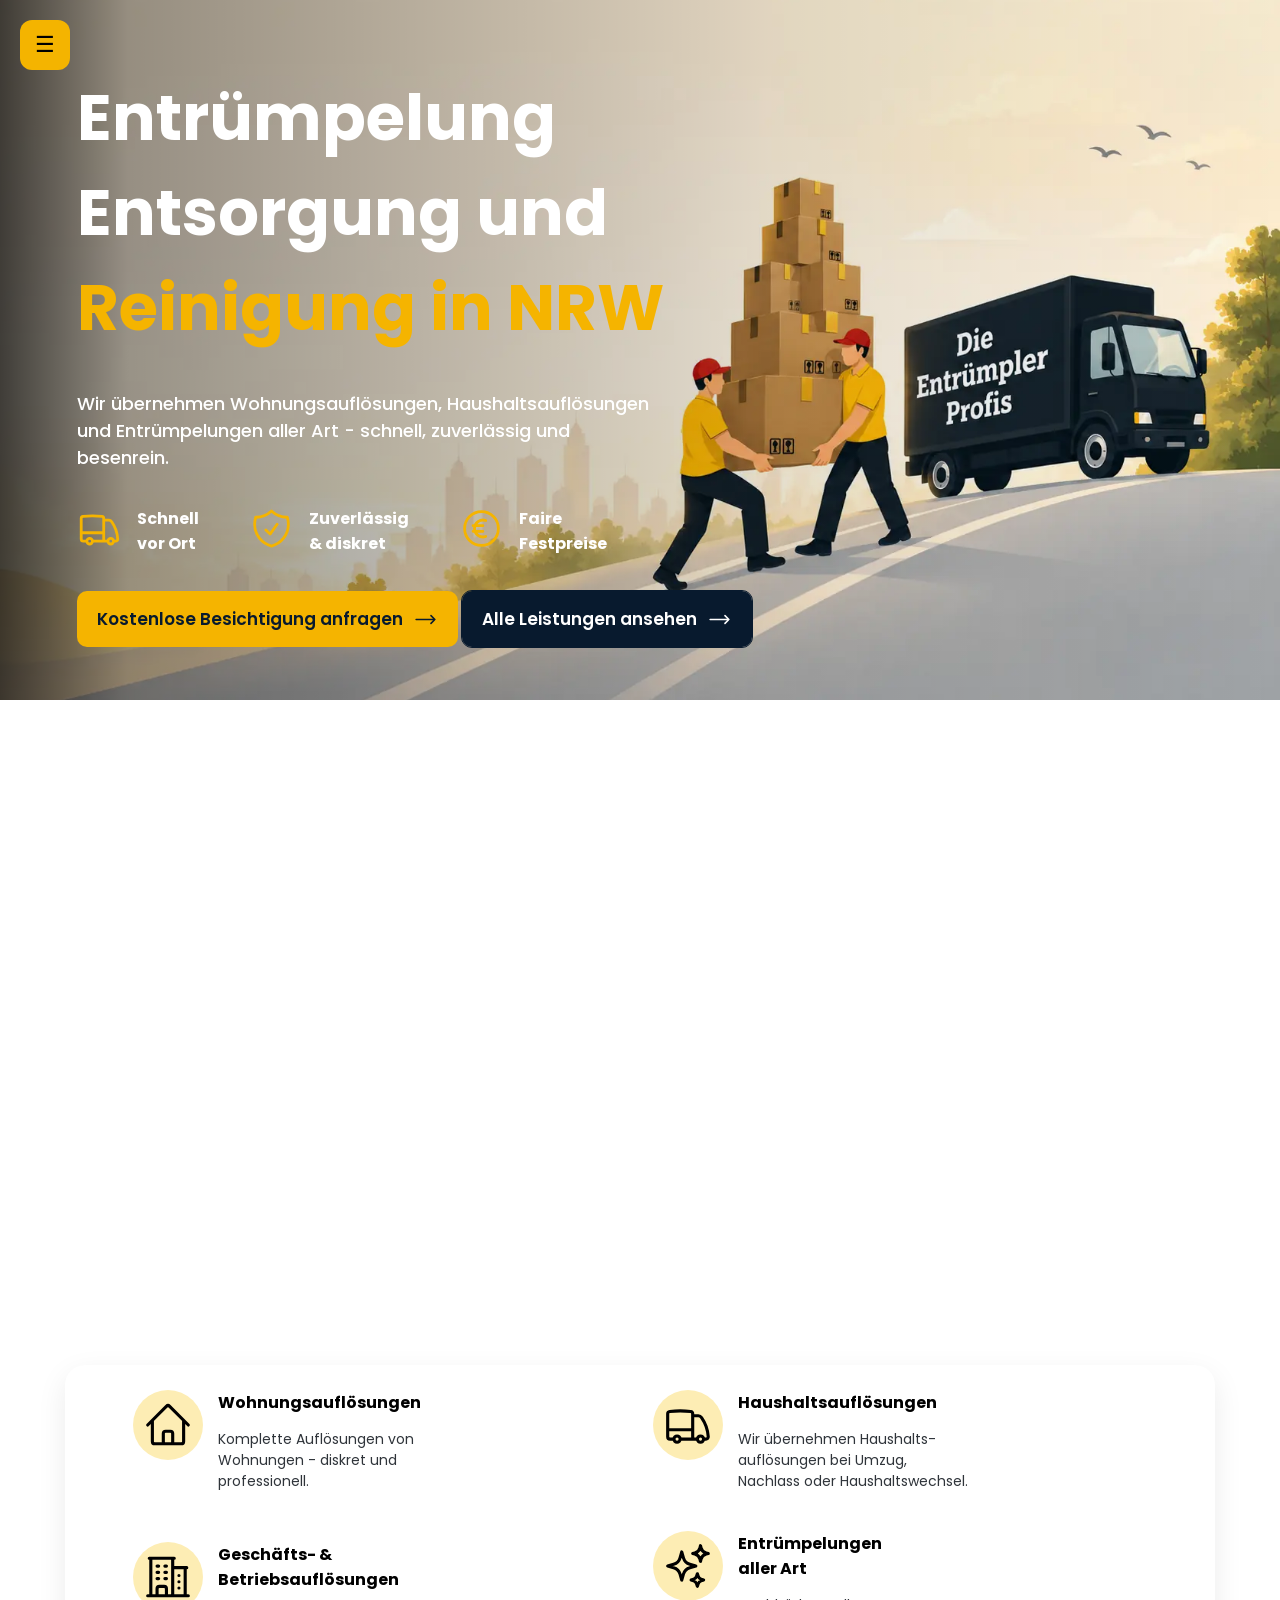
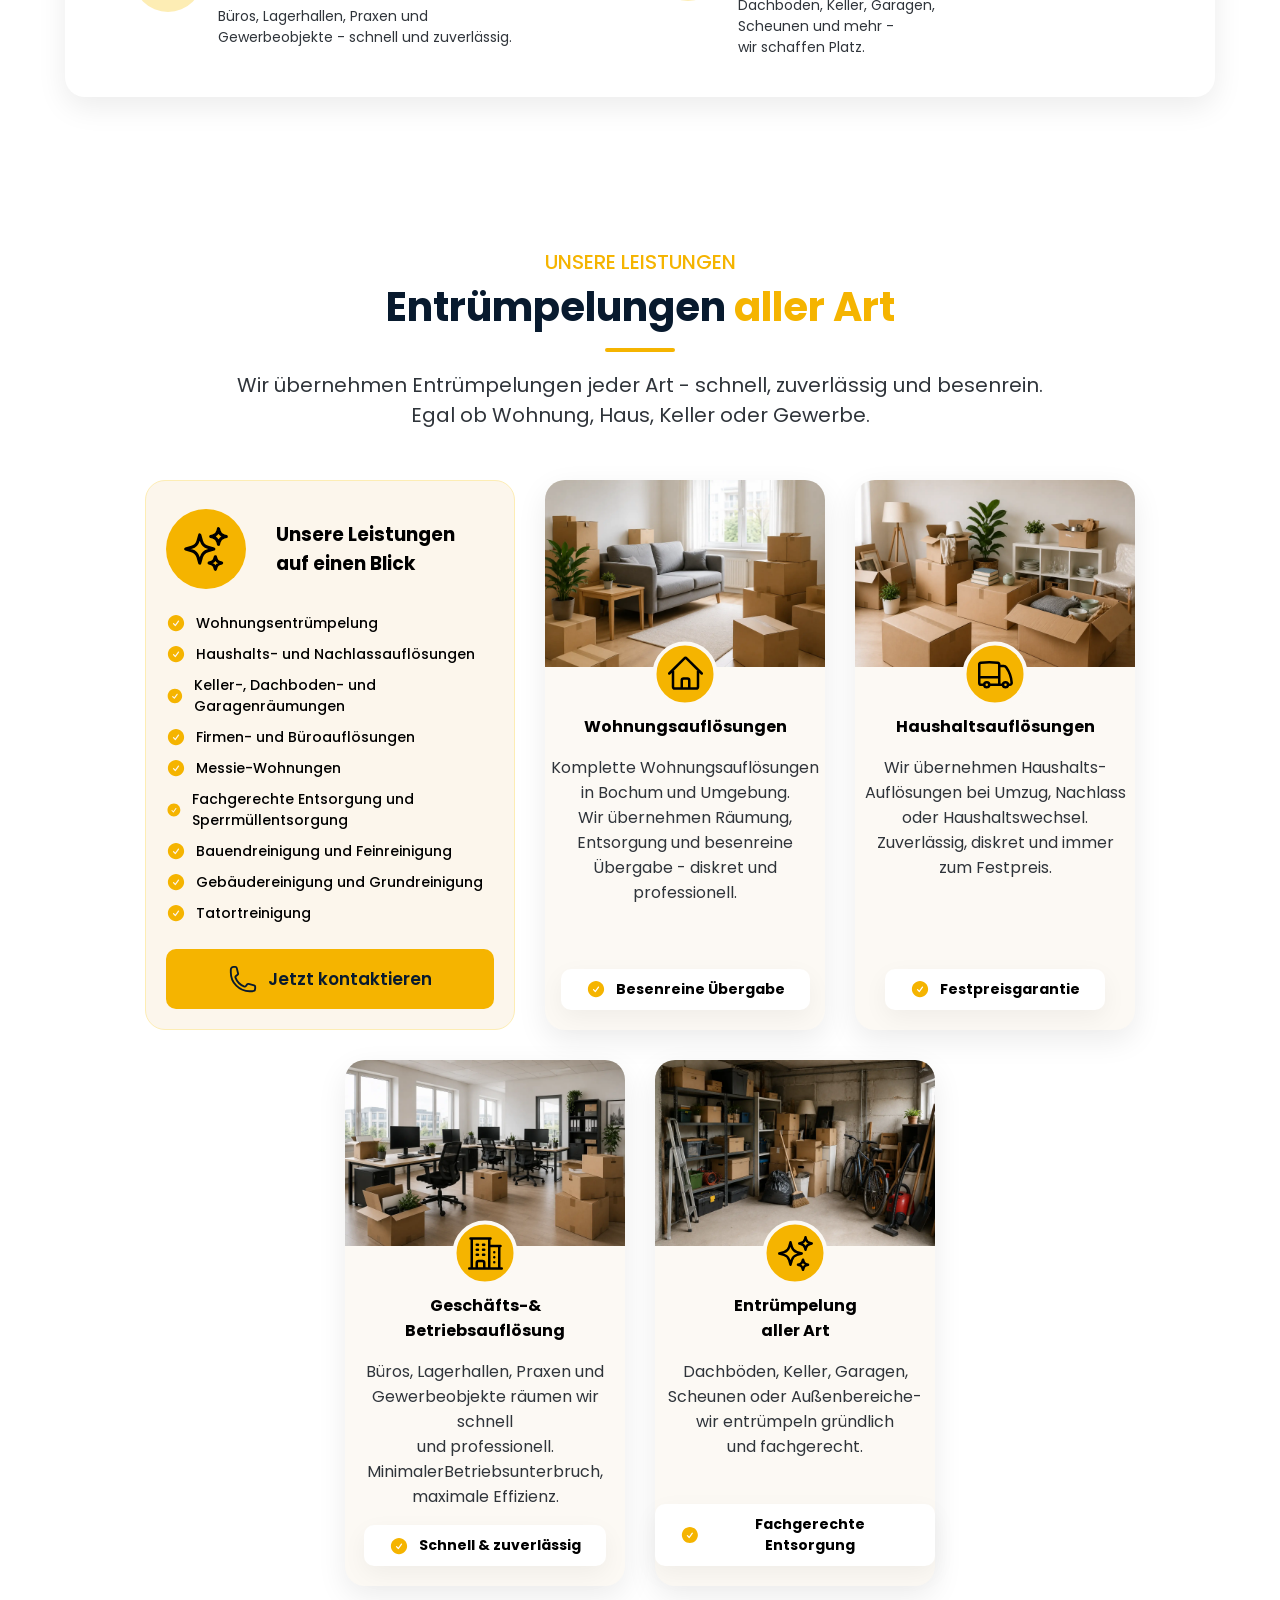
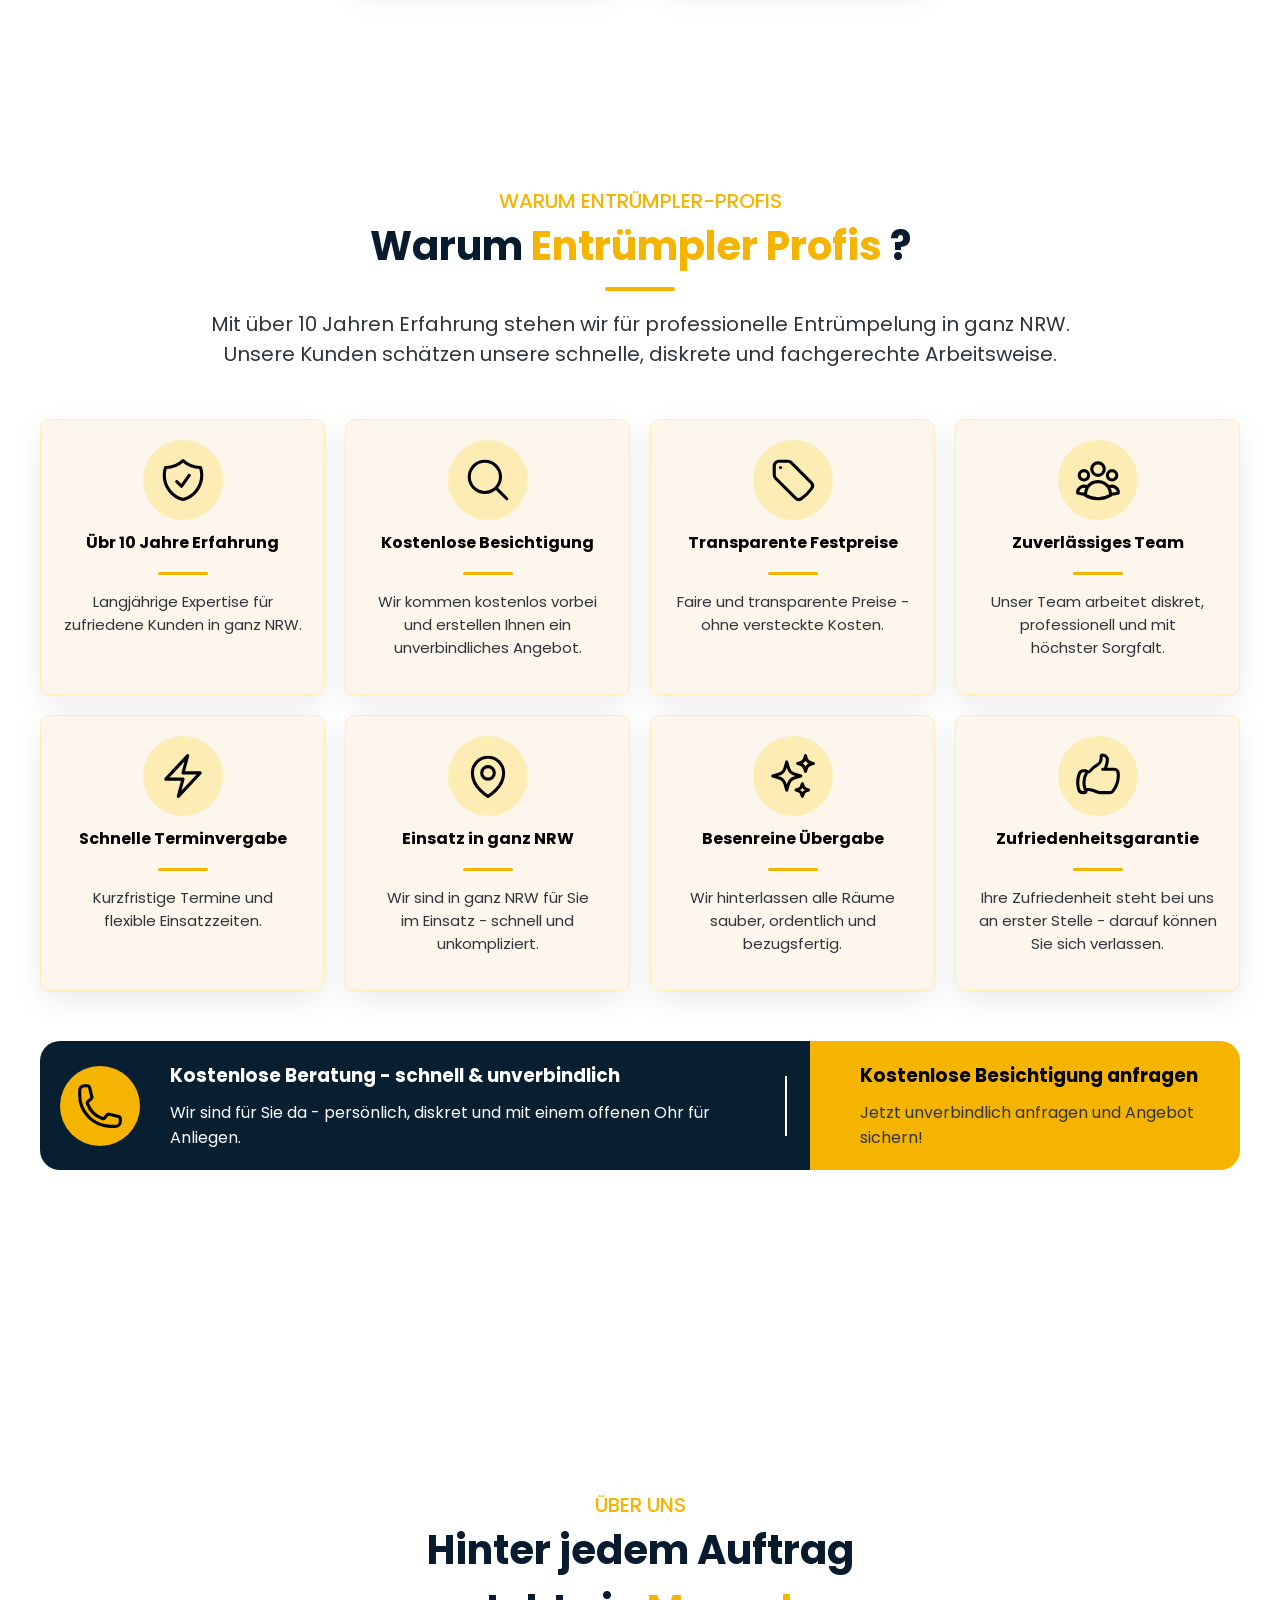
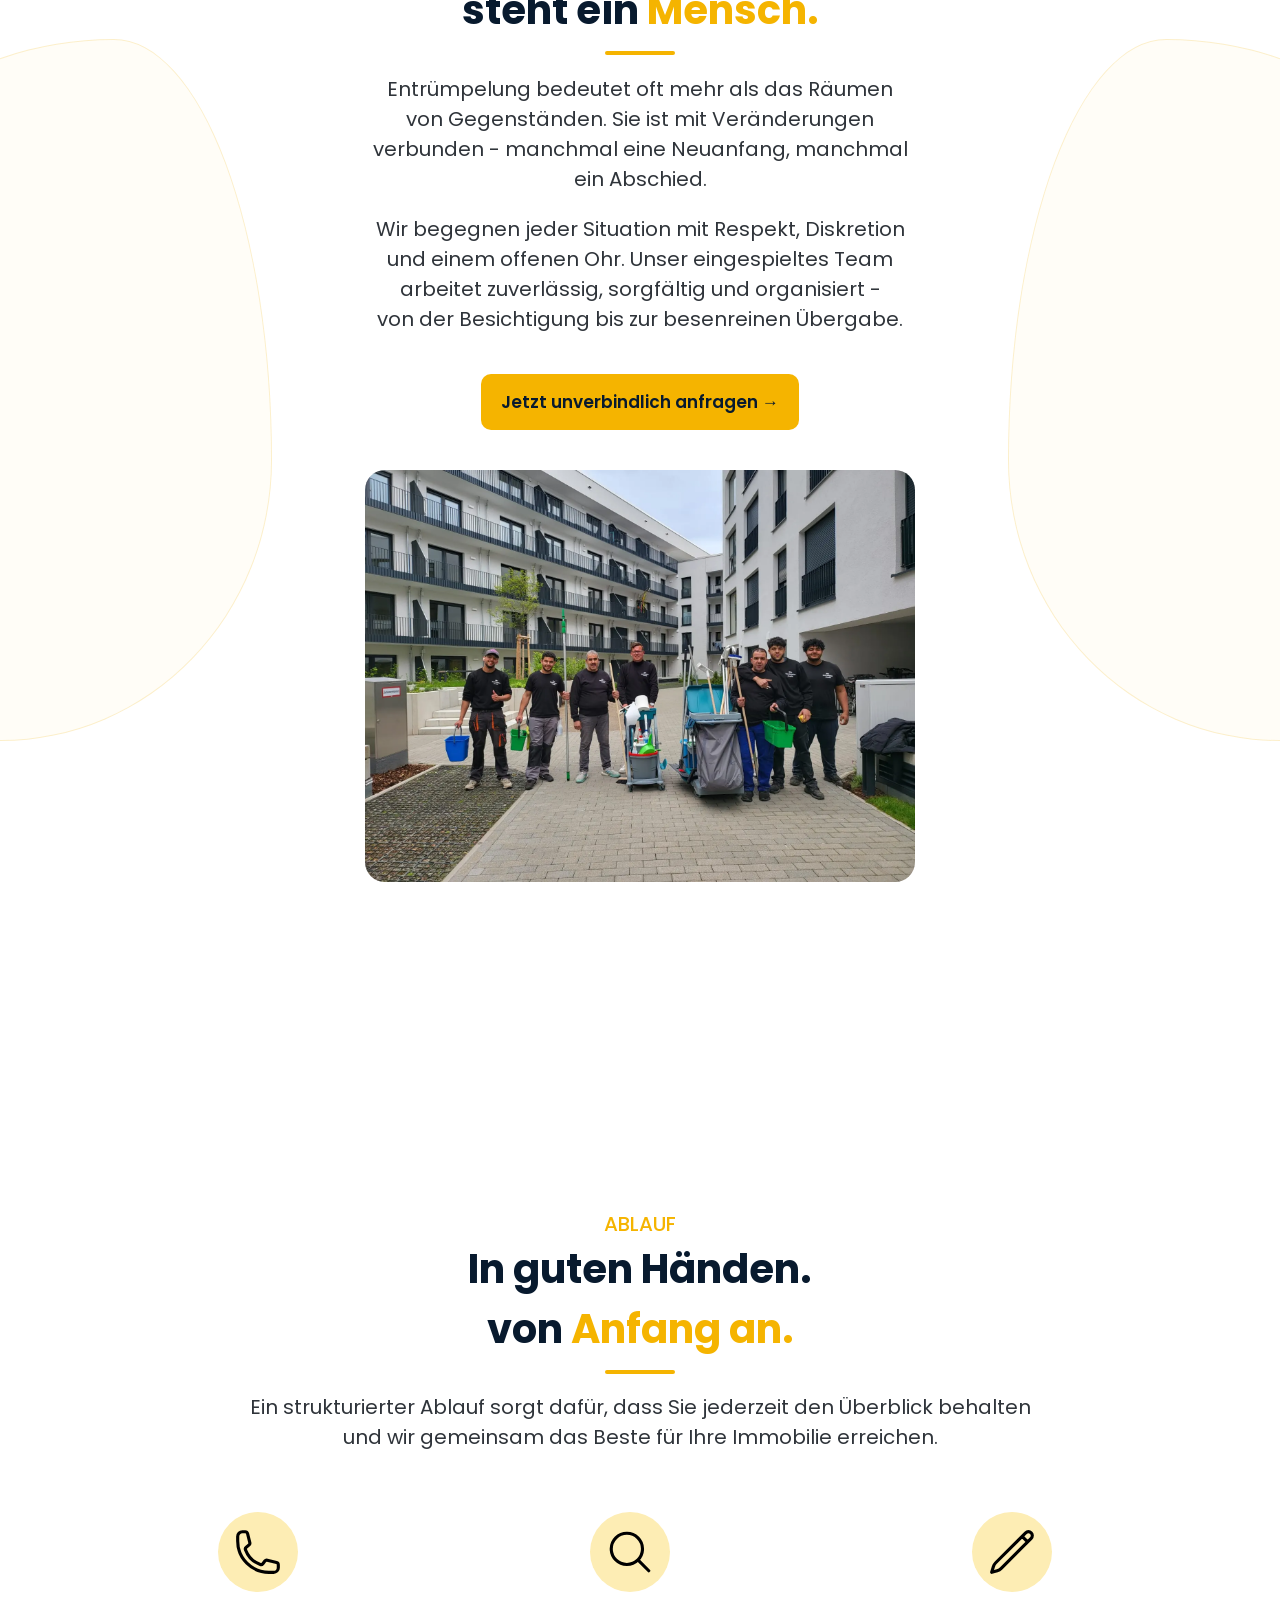
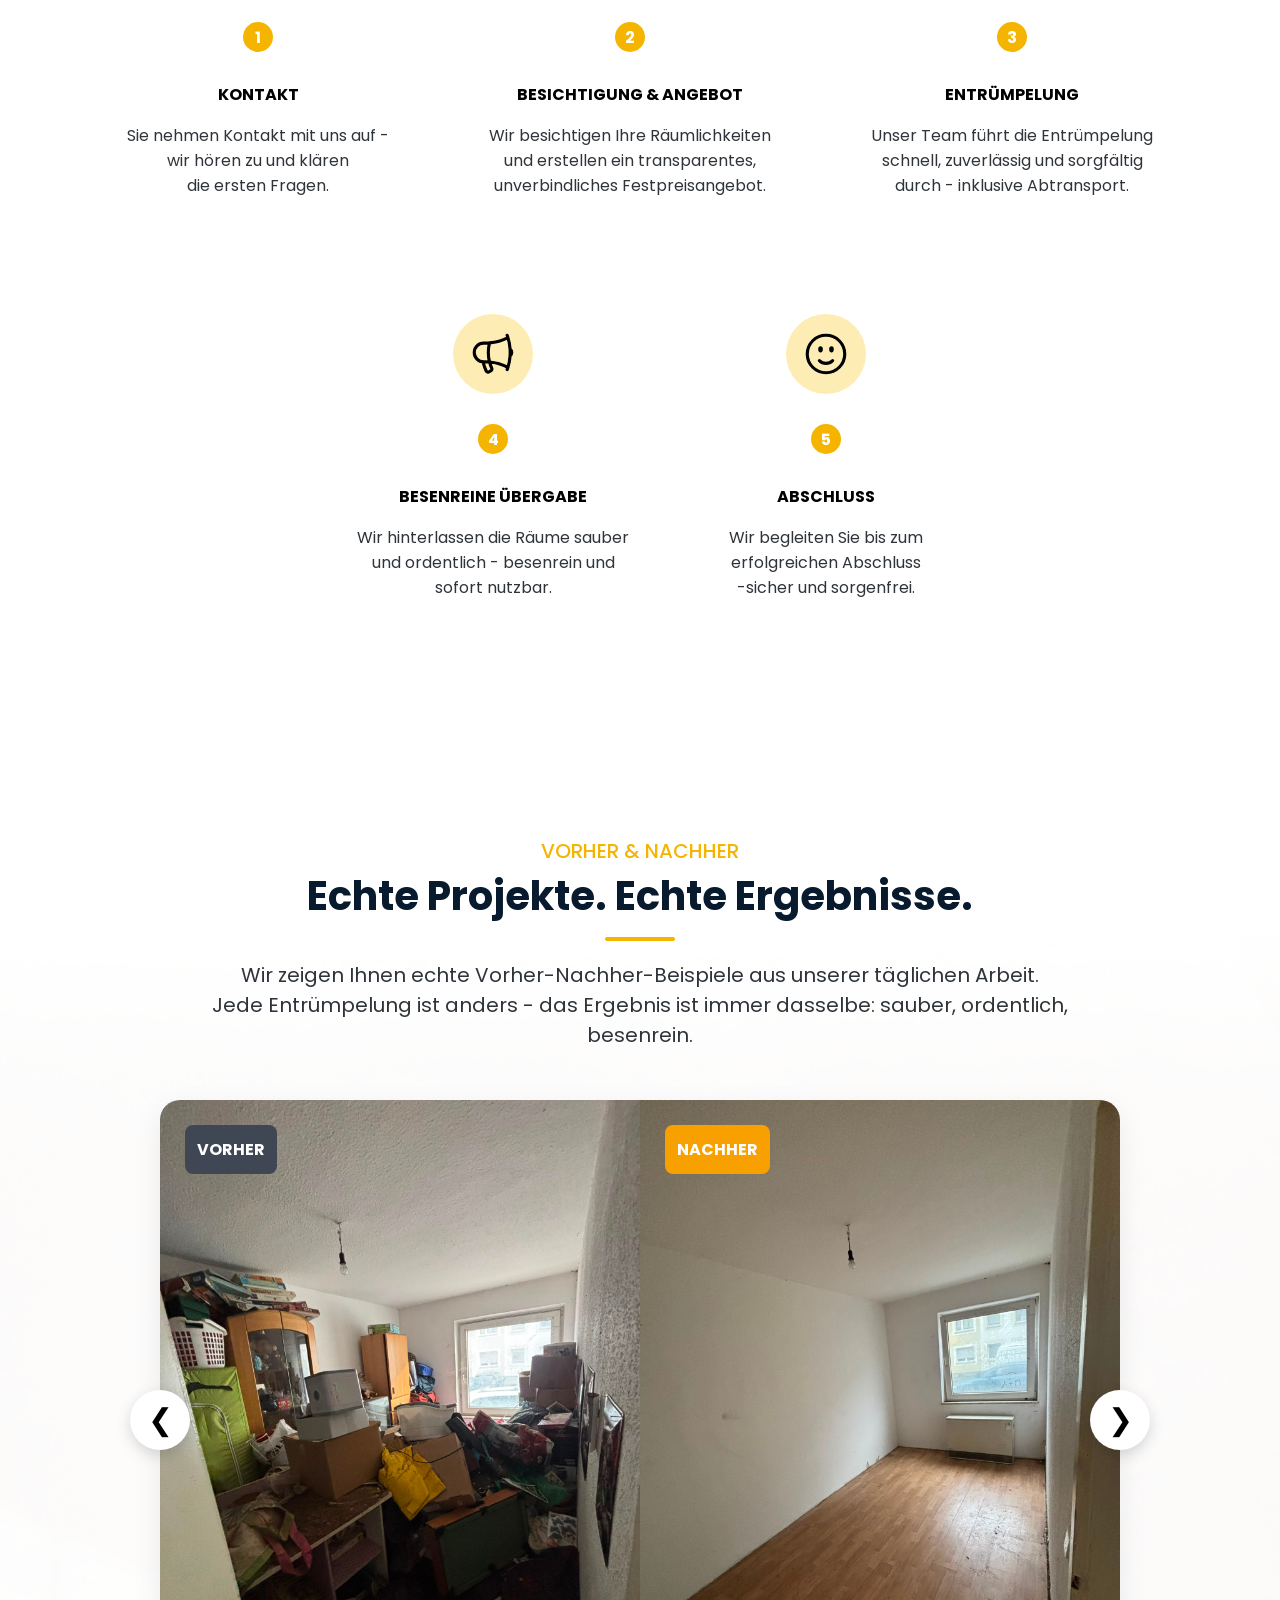
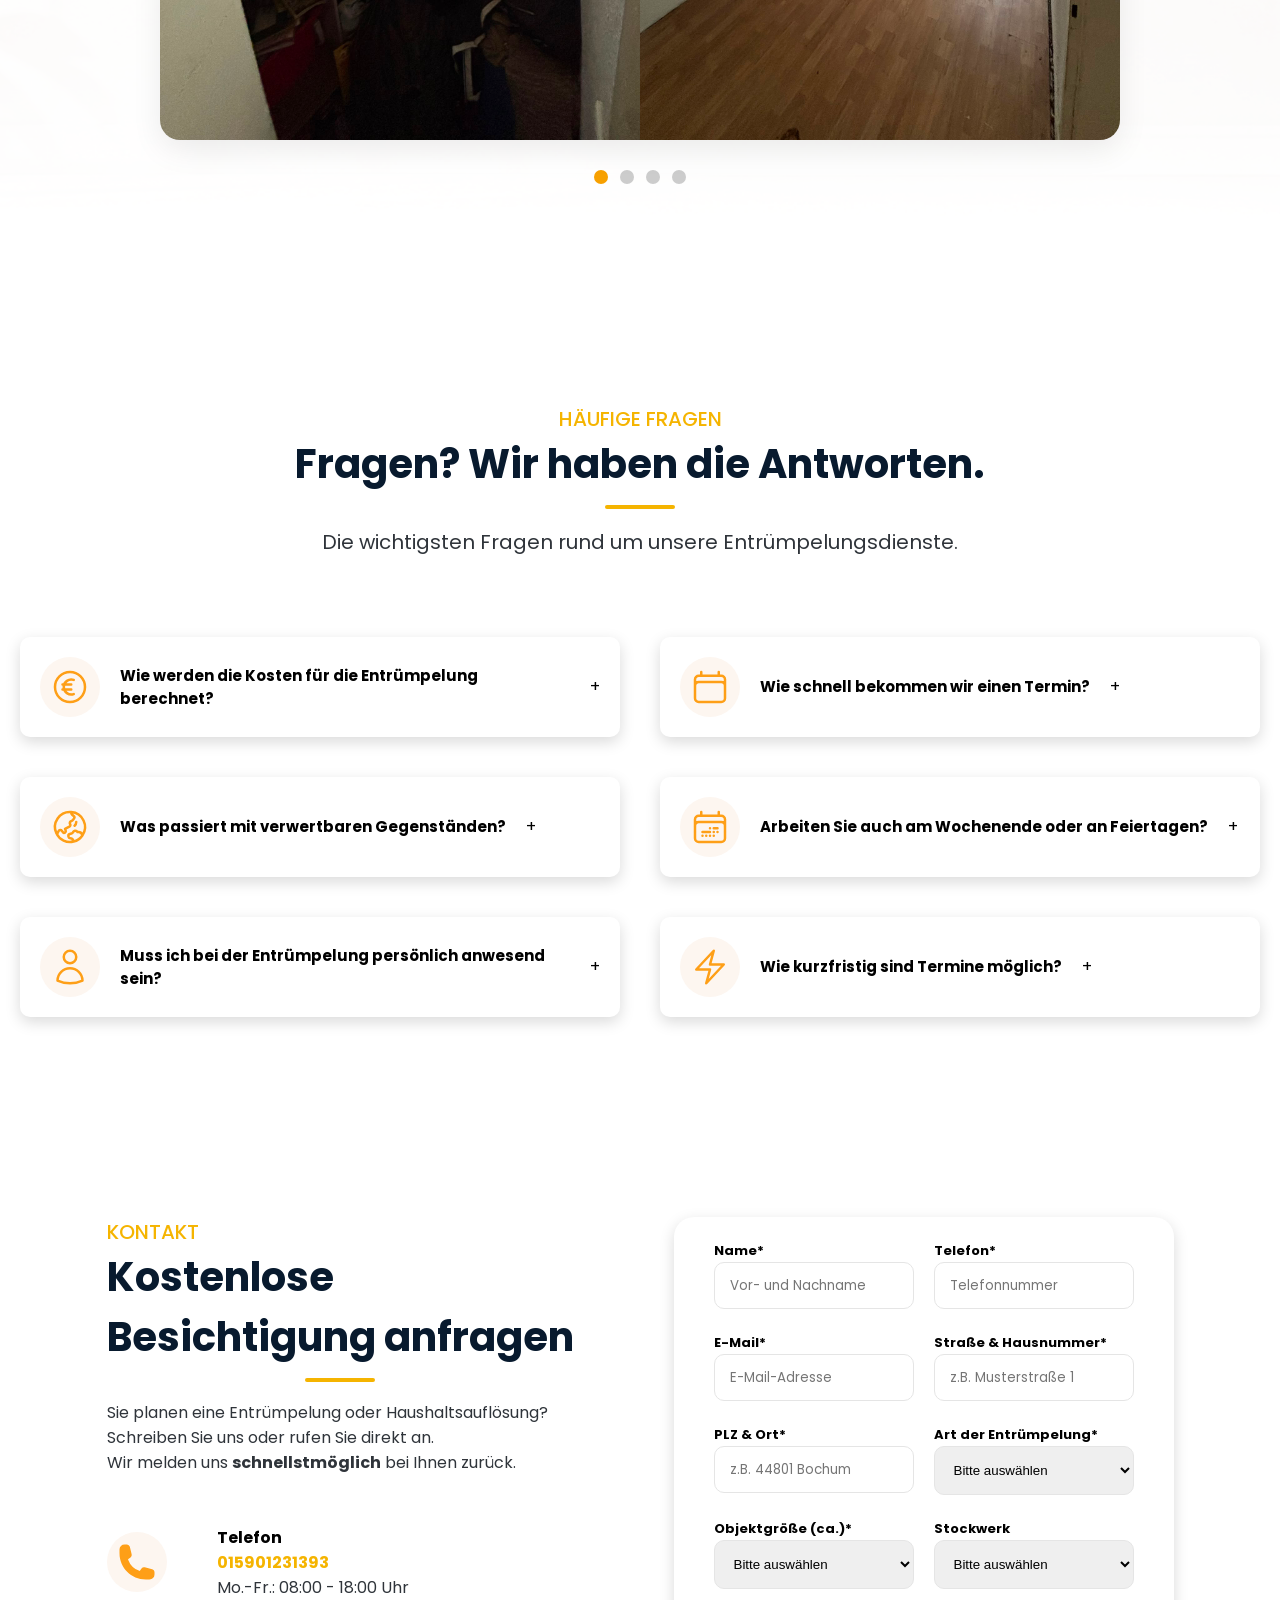
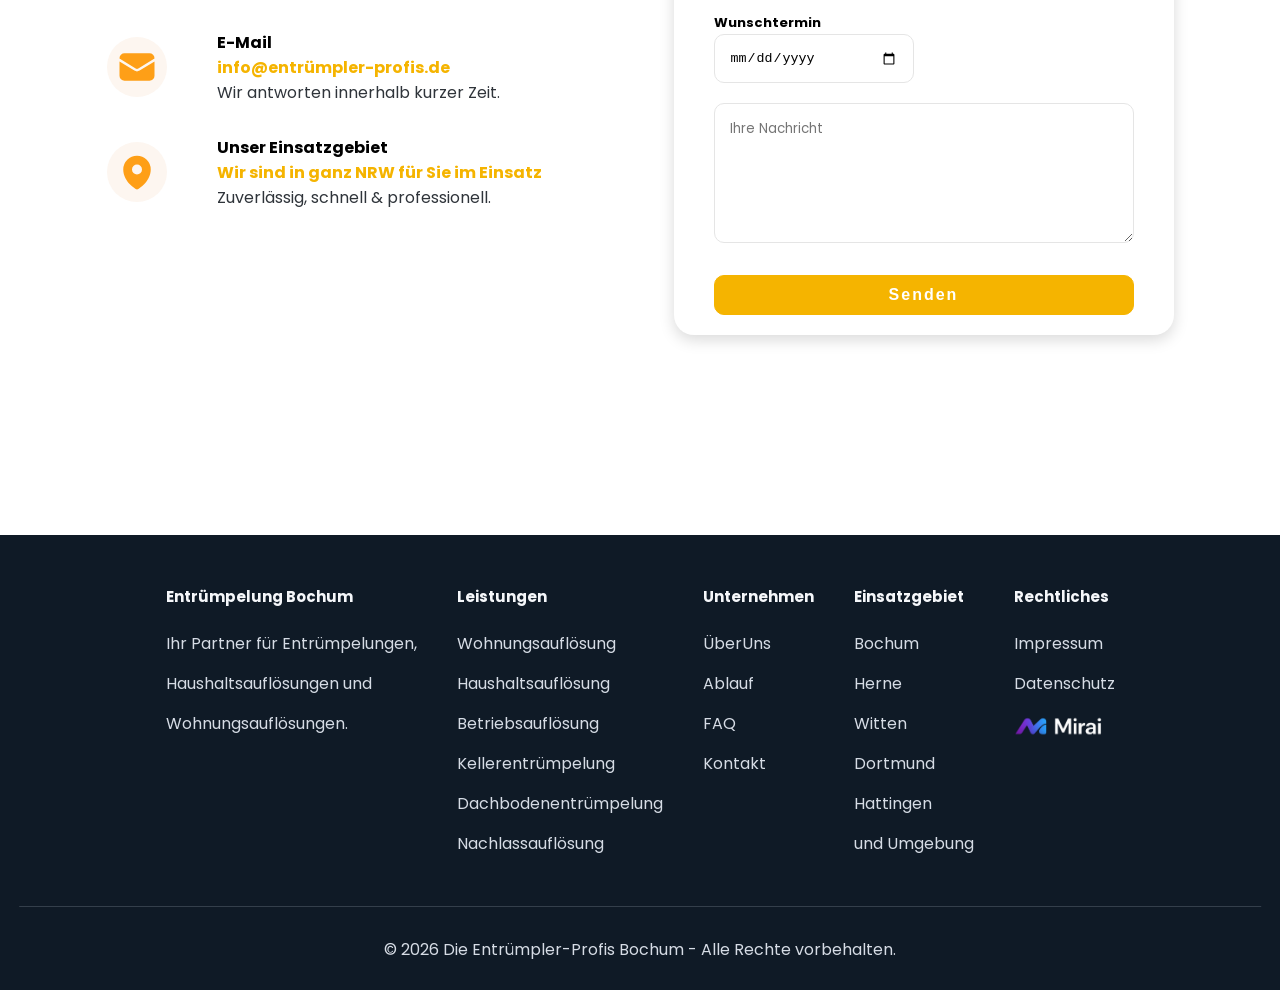
==== commit efeac142: "Add files via upload" ====
--- a/index.html
+++ b/index.html
@@ -4,7 +4,7 @@
     <meta charset="UTF-8">
     <meta name="viewport" content="width=device-width, initial-scale=1.0">
     <title>Entrümpler Profis | Wohnungsauflösung & Entrümpelung</title>
-    <link href="style4.css" rel="stylesheet">
+    <link href="style5.css" rel="stylesheet">
     <script src="https://www.google.com/recaptcha/api.js" async defer></script>
     <link rel="preconnect" href="https://fonts.googleapis.com">
     <link rel="preconnect" href="https://fonts.gstatic.com" crossorigin>
@@ -12,23 +12,18 @@
     <meta name="description"
     content="Die Entrümpler Profis – Ihr Experte für Wohnungsauflösungen, Haushaltsauflösungen und Entrümpelungen aller Art. Schnell, zuverlässig, besenrein und zum fairen Festpreis. Kostenlose Besichtigung anfragen.">
     <link href="https://fonts.googleapis.com/css2?family=Poppins:ital,wght@0,100;0,200;0,300;0,400;0,500;0,600;0,700;0,800;0,900;1,100;1,200;1,300;1,400;1,500;1,600;1,700;1,800;1,900&display=swap" rel="stylesheet">
+    <!-- Google tag (gtag.js) -->
+<script async src="https://www.googletagmanager.com/gtag/js?id=AW-18545974689"></script>
+<script>
+  window.dataLayer = window.dataLayer || [];
+  function gtag(){dataLayer.push(arguments);}
+  gtag('js', new Date());
+
+  gtag('config', 'AW-18545974689');
+</script>
 </head>
 <body>
     <header>
-            <!--<div class="mobile_nav">
-                <svg xmlns="http://www.w3.org/2000/svg" fill="none" viewBox="0 0 24 24" stroke-width="1.5" stroke="currentColor" class="mobile-icon">
-                <path stroke-linecap="round" stroke-linejoin="round" d="M3.75 6.75h16.5M3.75 12h16.5m-16.5 5.25h16.5" />
-                </svg>
-                <div class="mobilenavbar">
-                    <a href="#leistungen" class="mobile_links">Leistungen</a>
-                    <a href="#WarumWir" class="mobile_links">warum wir</a>
-                    <a href="#überUns" class="mobile_links">Über Uns</a>
-                    <a href="#Ablauf" class="mobile_links">Ablauf</a>
-                    <a href="#vorherNAchher" class="mobile_links">vorher-nachher</a>
-                    <a href="#fragen" class="mobile_links">Fragen</a>
-                    <a href="#Kontakt" class="mobile_links">Kontakt</a>
-                </div>
-            </div>-->
             <button id="menu-btn">
                 ☰
             </button>
@@ -69,7 +64,7 @@
 
                 });
             </script>
-        <div class="navContainer">
+        <!--<div class="navContainer">
             <nav>
                 <a href="#leistungen" class="navLinks">Leistungen</a>
                 <a href="#WarumWir">Warum wir</a>
@@ -84,6 +79,25 @@
                     Kontakt</a>
             </nav>
         </div>
+        <nav class="mainNav">
+            <img src="navImg.webp" alt="nav Img" class="nav_img">
+            <div>
+                <a href="">Leistungen</a>
+                <a href="">Warum wir</a>
+                <a href="">Über uns</a>
+                <a href="">Ablauf</a>
+                <a href="">Vorher-Nachher</a>
+                <a href="">Fragen</a>
+            </div>
+            <div>
+                <a href="" class="yellowBtn" id="nav_kont">
+                    <svg xmlns="http://www.w3.org/2000/svg" viewBox="0 0 24 24" fill="currentColor" class="btnIcon phoneIcon">
+                    <path fill-rule="evenodd" d="M1.5 4.5a3 3 0 0 1 3-3h1.372c.86 0 1.61.586 1.819 1.42l1.105 4.423a1.875 1.875 0 0 1-.694 1.955l-1.293.97c-.135.101-.164.249-.126.352a11.285 11.285 0 0 0 6.697 6.697c.103.038.25.009.352-.126l.97-1.293a1.875 1.875 0 0 1 1.955-.694l4.423 1.105c.834.209 1.42.959 1.42 1.82V19.5a3 3 0 0 1-3 3h-2.25C8.552 22.5 1.5 15.448 1.5 6.75V4.5Z" clip-rule="evenodd" />
+                    </svg>
+                    Kontakt
+                </a>
+            </div>
+        </nav>
         <div class="Hero-Layout">
             <div class="HeroLeft">
                 <div>
@@ -141,7 +155,82 @@
                     Jetzt Anrufen</a>
                 </div>
             </div>
-        </div>
+        </div>-->
+        <nav class="mainNav">
+            <img src="navImg.webp" alt="nav Img" class="nav_img">
+            <div>
+                <a href="#leistungen">Leistungen</a>
+                <a href="#WarumWir">Warum wir</a>
+                <a href="#überUns">Über uns</a>
+                <a href="#Ablauf">Ablauf</a>
+                <a href="#vorherNAchher">Vorher-Nachher</a>
+                <a href="#fragen">Fragen</a>
+            </div>
+            <div>
+                <a href="#Kontakt" class="yellowBtn" id="nav_kont">
+                    <svg xmlns="http://www.w3.org/2000/svg" viewBox="0 0 24 24" fill="currentColor" class="btnIcon phoneIcon">
+                    <path fill-rule="evenodd" d="M1.5 4.5a3 3 0 0 1 3-3h1.372c.86 0 1.61.586 1.819 1.42l1.105 4.423a1.875 1.875 0 0 1-.694 1.955l-1.293.97c-.135.101-.164.249-.126.352a11.285 11.285 0 0 0 6.697 6.697c.103.038.25.009.352-.126l.97-1.293a1.875 1.875 0 0 1 1.955-.694l4.423 1.105c.834.209 1.42.959 1.42 1.82V19.5a3 3 0 0 1-3 3h-2.25C8.552 22.5 1.5 15.448 1.5 6.75V4.5Z" clip-rule="evenodd" />
+                    </svg>
+                    Kontakt
+                </a>
+            </div>
+        </nav>
+        <div class="Hero">
+            <div class="hero_img_box">
+                <img src="Hero.webp" alt="Bochum Wahrzeichen" class="Hero_img">
+                <div class="Hero_content HeroLeft">
+                    <h1 id="hero-h1">Entrümpelung<br>Entsorgung und<br><strong class="markd">Reinigung in <span id="stadt">NRW.</span></strong></h1>
+                    <p class="Hero-slogan">Wir übernehmen Wohnungsauflösungen, Haushaltsauflösungen<br> und Entrümpelungen aller Art - schnell, zuverlässig und<br> besenrein.</p>
+                    <div class="hero_service">
+                        <div class="hero_serv_card">
+                            <svg xmlns="http://www.w3.org/2000/svg" fill="none" viewBox="0 0 24 24" stroke-width="1.5" stroke="currentColor" class="Yellow_icons Hero_icons">
+                            <path stroke-linecap="round" stroke-linejoin="round" d="M8.25 18.75a1.5 1.5 0 0 1-3 0m3 0a1.5 1.5 0 0 0-3 0m3 0h6m-9 0H3.375a1.125 1.125 0 0 1-1.125-1.125V14.25m17.25 4.5a1.5 1.5 0 0 1-3 0m3 0a1.5 1.5 0 0 0-3 0m3 0h1.125c.621 0 1.129-.504 1.09-1.124a17.902 17.902 0 0 0-3.213-9.193 2.056 2.056 0 0 0-1.58-.86H14.25M16.5 18.75h-2.25m0-11.177v-.958c0-.568-.422-1.048-.987-1.106a48.554 48.554 0 0 0-10.026 0 1.106 1.106 0 0 0-.987 1.106v7.635m12-6.677v6.677m0 4.5v-4.5m0 0h-12" />
+                            </svg>
+                            <strong class="Lesitung_">Schnell<br>vor Ort</strong>
+                        </div>
+                        <div class="hero_serv_card">
+                            <svg xmlns="http://www.w3.org/2000/svg" fill="none" viewBox="0 0 24 24" stroke-width="1.5" stroke="currentColor" class="Yellow_icons Hero_icons">
+                            <path stroke-linecap="round" stroke-linejoin="round" d="M9 12.75 11.25 15 15 9.75m-3-7.036A11.959 11.959 0 0 1 3.598 6 11.99 11.99 0 0 0 3 9.749c0 5.592 3.824 10.29 9 11.623 5.176-1.332 9-6.03 9-11.622 0-1.31-.21-2.571-.598-3.751h-.152c-3.196 0-6.1-1.248-8.25-3.285Z" />
+                            </svg>
+                            <strong class="Lesitung_">Zuverlässig<br>& diskret</strong>
+                        </div>
+                        <div class="hero_serv_card">
+                           <svg xmlns="http://www.w3.org/2000/svg" fill="none" viewBox="0 0 24 24" stroke-width="1.5" stroke="currentColor" class="Yellow_icons Hero_icons">
+                            <path stroke-linecap="round" stroke-linejoin="round" d="M14.25 7.756a4.5 4.5 0 1 0 0 8.488M7.5 10.5h5.25m-5.25 3h5.25M21 12a9 9 0 1 1-18 0 9 9 0 0 1 18 0Z" />
+                            </svg>
+                            <strong class="Lesitung_">Faire<br>Festpreise</strong>
+                        </div>
+                    </div>
+                    <div class="btns">
+                        <a href="index.html#Kontakt" class="yellowBtn">
+                            Kostenlose Besichtigung anfragen <svg xmlns="http://www.w3.org/2000/svg" fill="none" viewBox="0 0 24 24" stroke-width="1.5" stroke="currentColor" class="small_icon">
+                            <path stroke-linecap="round" stroke-linejoin="round" d="M17.25 8.25 21 12m0 0-3.75 3.75M21 12H3" />
+                            </svg>
+                        </a>
+                        <a href="index.html#leistungen" class="yellowBtn whiteBtn">
+                            Alle Leistungen ansehen<svg xmlns="http://www.w3.org/2000/svg" fill="none" viewBox="0 0 24 24" stroke-width="1.5" stroke="currentColor" class="small_icon">
+                            <path stroke-linecap="round" stroke-linejoin="round" d="M17.25 8.25 21 12m0 0-3.75 3.75M21 12H3" />
+                            </svg>
+                        </a>
+                    </div>
+                </div>
+                </div>
+                <script>
+                    fetch("https://ipapi.co/json/")
+                    .then(response => response.json())
+                    .then(data =>{
+                        const stadt = data.city;
+                        document.getElementById("stadt").textContent = data.city;
+                        if(stadt === "Frankfurt am Main"){
+                            document.getElementById("stadt").textContent = "Frankfurt";
+                        }
+                    })
+                    .catch(()=>{
+                        document.getElementById("stadt").textContent = "NRW";
+                    });
+                </script>                    </div>
+            </div>
+        </div>     
     </header>
     <div class="videoBox">
 <iframe class="Video" width="560" height="500" src="https://app.heygen.com/embeds/4f03f9517da345a6a564c106bb6b964a" title="Check out a new AI Video I just made!" frameborder="0" allow="encrypted-media; fullscreen;" allowfullscreen></iframe>    </div>
@@ -282,7 +371,7 @@
                 </div>
                 <div class="ServiceCard">
                     <div class="ImgWrapper">
-                        <img src="wohnungsauflosung.png" alt="Couch mit vielen Paketen im Raum" class="ServiceImg">
+                        <img src="wohnungsauflosung.webp" alt="Couch mit vielen Paketen im Raum" class="ServiceImg">
                         <div class="ServiceCardsIconWrapper">
                             <svg xmlns="http://www.w3.org/2000/svg" fill="none" viewBox="0 0 24 24" stroke-width="1.5" stroke="currentColor" class="medium-Icons">
                             <path stroke-linecap="round" stroke-linejoin="round" d="m2.25 12 8.954-8.955c.44-.439 1.152-.439 1.591 0L21.75 12M4.5 9.75v10.125c0 .621.504 1.125 1.125 1.125H9.75v-4.875c0-.621.504-1.125 1.125-1.125h2.25c.621 0 1.125.504 1.125 1.125V21h4.125c.621 0 1.125-.504 1.125-1.125V9.75M8.25 21h8.25" />
@@ -302,7 +391,7 @@
                 </div>
                 <div class="ServiceCard">
                     <div class="ImgWrapper">
-                        <img src="Haushaltsauflosungen.png" alt="viele Pakete in der Wohnung" class="ServiceImg">
+                        <img src="Haushaltsauflosungen.webp" alt="viele Pakete in der Wohnung" class="ServiceImg">
                         <div class="ServiceCardsIconWrapper">
                             <svg xmlns="http://www.w3.org/2000/svg" fill="none" viewBox="0 0 24 24" stroke-width="1.5" stroke="currentColor" class="medium-Icons">
                             <path stroke-linecap="round" stroke-linejoin="round" d="M8.25 18.75a1.5 1.5 0 0 1-3 0m3 0a1.5 1.5 0 0 0-3 0m3 0h6m-9 0H3.375a1.125 1.125 0 0 1-1.125-1.125V14.25m17.25 4.5a1.5 1.5 0 0 1-3 0m3 0a1.5 1.5 0 0 0-3 0m3 0h1.125c.621 0 1.129-.504 1.09-1.124a17.902 17.902 0 0 0-3.213-9.193 2.056 2.056 0 0 0-1.58-.86H14.25M16.5 18.75h-2.25m0-11.177v-.958c0-.568-.422-1.048-.987-1.106a48.554 48.554 0 0 0-10.026 0 1.106 1.106 0 0 0-.987 1.106v7.635m12-6.677v6.677m0 4.5v-4.5m0 0h-12" />
@@ -322,7 +411,7 @@
                 </div>
                 <div class="ServiceCard">
                     <div class="ImgWrapper">
-                        <img src="Geschaftsundbetriebsauflosung.png" alt="ein leeres office" class="ServiceImg">
+                        <img src="Geschaftsundbetriebsauflosung.webp" alt="ein leeres office" class="ServiceImg">
                         <div class="ServiceCardsIconWrapper">
                             <svg xmlns="http://www.w3.org/2000/svg" fill="none" viewBox="0 0 24 24" stroke-width="1.5" stroke="currentColor" class="medium-Icons">
                             <path stroke-linecap="round" stroke-linejoin="round" d="M2.25 21h19.5m-18-18v18m10.5-18v18m6-13.5V21M6.75 6.75h.75m-.75 3h.75m-.75 3h.75m3-6h.75m-.75 3h.75m-.75 3h.75M6.75 21v-3.375c0-.621.504-1.125 1.125-1.125h2.25c.621 0 1.125.504 1.125 1.125V21M3 3h12m-.75 4.5H21m-3.75 3.75h.008v.008h-.008v-.008Zm0 3h.008v.008h-.008v-.008Zm0 3h.008v.008h-.008v-.008Z" />
@@ -342,7 +431,7 @@
                 </div>
                 <div class="ServiceCard">
                     <div class="ImgWrapper">
-                        <img src="entrumpellungAlerArt.png" alt="Ein verstaubter Schuppen" class="ServiceImg">
+                        <img src="entrumpellungAlerArt.webp" alt="Ein verstaubter Schuppen" class="ServiceImg">
                         <div class="ServiceCardsIconWrapper">
                             <svg xmlns="http://www.w3.org/2000/svg" fill="none" viewBox="0 0 24 24" stroke-width="1.5" stroke="currentColor" class="medium-Icons">
                             <path stroke-linecap="round" stroke-linejoin="round" d="M9.813 15.904 9 18.75l-.813-2.846a4.5 4.5 0 0 0-3.09-3.09L2.25 12l2.846-.813a4.5 4.5 0 0 0 3.09-3.09L9 5.25l.813 2.846a4.5 4.5 0 0 0 3.09 3.09L15.75 12l-2.846.813a4.5 4.5 0 0 0-3.09 3.09ZM18.259 8.715 18 9.75l-.259-1.035a3.375 3.375 0 0 0-2.455-2.456L14.25 6l1.036-.259a3.375 3.375 0 0 0 2.455-2.456L18 2.25l.259 1.035a3.375 3.375 0 0 0 2.456 2.456L21.75 6l-1.035.259a3.375 3.375 0 0 0-2.456 2.456ZM16.894 20.567 16.5 21.75l-.394-1.183a2.25 2.25 0 0 0-1.423-1.423L13.5 18.75l1.183-.394a2.25 2.25 0 0 0 1.423-1.423l.394-1.183.394 1.183a2.25 2.25 0 0 0 1.423 1.423l1.183.394-1.183.394a2.25 2.25 0 0 0-1.423 1.423Z" />
@@ -589,7 +678,7 @@
                 </div>
                 <div>
                     <div class="teamimg">
-                        <img src="team.jpeg" class="team" alt="Entrümpler Team">
+                        <img src="team.webp" class="team" alt="Entrümpler Team">
                     </div>
                     <div>
 
@@ -1184,15 +1273,13 @@
                 <div>
                     <h4>Einsatzgebiet</h4>
                 </div>
-                <div>
-                    <ul>
-                        <li>Bochum</li>
-                        <li>Herne</li>
-                        <li>Witten</li>
-                        <li>Dortmund</li>
-                        <li>Hattingen</li>
-                        <li>und Umgebung</li>
-                    </ul>
+                <div class="footer_links">
+                    <a href="bochum.html" target="_blank">Bochum</a>
+                    <a href="herne.html" target="_blank">Herne</a>
+                    <a href="witten.html" target="_blank">Witten</a>
+                    <a href="dortmund.html" target="_blank">Dortmund</a>
+                    <a href="hattingen.html" target="_blank">Hattingen</a>
+                    <a href="umgebung.html" target="_blank">und Umgebung</a>
                 </div>
             </div>
             <div>
--- a/style5.css
+++ b/style5.css
@@ -0,0 +1,2171 @@
+/*
+
+h1: font-size 60px
+p: font-weight: 500
+*/
+*{
+    box-sizing: border-box;
+}
+html{
+    scroll-behavior: smooth    ;
+}
+body{
+    margin: 0%;
+    padding: 0%;
+    font-family: 'Poppins', sans-serif;
+    overflow-x: hidden;
+}
+img{
+    width:100%;
+    height: auto;
+}
+/*header{
+    background-image:url("Hero.webp");
+    background-size: cover;
+    min-height: 100vh;
+    height: auto;
+    /*height: 1072px;*/
+    padding:40px 20px 120px;
+    width: 100%;
+    /*padding-top: 50px;*/
+    position: relative;
+    z-index: 1;
+}*/
+header::after{
+    content: "";
+    position: absolute;
+    bottom: -93px;
+    left: 0;
+    width: 100%;
+    height: 135px;
+    background: white;
+    clip-path: polygon(0 50%, 100% 0, 100% 100%, 0 100%);
+}
+.Hero-Layout{
+    display: grid;
+    grid-template-columns: repeat(2,1fr);
+    justify-items:center;
+    height:100%;
+    max-height:650px;
+}
+.HeroLeft{
+    align-self:end;
+}
+.markd{
+    color: #F5B400;
+}
+h1,nav a,h2 {
+    color: #081A2E;
+}
+h4, .plank_leftSide p, .plank_leftSide h3, .plank_reightSide h3, .plank_reightSide p,.kontakt_companyData p,.proarg_card p,.kontakt_pro h5,.copyright p{
+    margin: 0%;
+}
+#hero-h1{
+    /*font-size: 60px;'*/
+     font-size:clamp(2.2rem,5vw,4rem);
+}
+p{
+    color: #2F343A;
+}
+.Hero-slogan{
+    font-size:20px;
+    font-weight: 500;
+}
+.Icons-Small{
+    width: 25px;
+    height: 25px;
+}
+ul{
+    padding: 0%;
+}
+li{
+    list-style: none;
+}
+.Hero-List{
+    display: flex;
+    align-items: center;
+    gap: 15px;
+    margin-bottom: 15px;
+}
+.SmallIconWrapper{
+    display: flex;
+    justify-content: center;
+    align-items: center;
+    background-color: #F5B400;
+    width: 40px;
+    height: 40px;
+    border-radius: 50%;
+}
+.yellowBtn{
+    text-decoration: none;
+    display:inline-flex;
+    gap: 10px;
+    align-items:center ;
+    background-color: #F5B400;
+    padding: 15px 20px;
+    color:#081A2E;
+    font-weight: 600;
+    font-size: 17px;
+    border-radius:10px;
+    transition: all 0.3s ease;
+}
+.whiteBtn{
+    text-decoration: none;
+    display:inline-flex;
+    gap: 10px;
+    align-items:center ;
+    background-color: #fff;
+    padding: 15px 20px;
+    color:#081A2E;
+    font-weight: 600;
+    font-size: 17px;
+    border-radius:10px ;
+    outline: #081A2E 1px solid;
+    transition: all 0.3s ease;
+}
+.btnIcon{
+    width: 30px;
+    height: 30px;
+}
+.phoneIcon{
+    fill: #081A2E;
+}
+.HeroBtns{
+    display: flex;
+    flex-wrap: wrap;
+    gap: 20px;
+    margin-top: 30px;
+}
+
+nav{
+    display: flex;
+    justify-content: space-between;
+    align-items: center;
+    padding: 7px 100px;
+}
+.nav_img{
+    width: 100%;
+    max-width: 10%;
+    height: auto;
+}
+nav a{
+    margin-right: 60px;
+    text-decoration: none;
+    font-size: 20px;
+    font-weight: 500;
+    white-space: nowrap;
+    transition: all 0.3s ease;
+}
+/*nav{
+    margin: 0 auto;
+    display: flex;
+    justify-content: center;
+    align-items: center;
+    gap: 60px;
+    width: fit-content;
+    background: white;
+    padding: 25px 40px;
+    border-radius: 20px;
+    box-shadow: 0 10px 30px rgba(0,0,0,.08);
+}
+nav a{
+    margin-right: 60px;
+    text-decoration: none;
+    font-size: 20px;
+    font-weight: 500;
+    white-space: nowrap;
+    transition: all 0.3s ease;
+}
+nav a:last-child{
+    margin-right: 0%;
+}
+.navContainer{
+    margin: 0 auto;
+    padding: 0 20px;
+}*/
+.yellowBtn:hover,.whiteBtn:hover{
+    transform: scale(1.01);
+}
+.ServiceLayoutForHero{
+    display: grid;
+    justify-items:center;
+}
+.Hero-ServiceLayout{
+     z-index: 10;
+     position: relative;
+    display:inline-flex;
+    justify-content: space-between;
+    align-items: center;
+    background: #fff;
+    margin: 0 auto;
+    margin-top: 65px;
+    width: 100%;
+    max-width: 1630px;
+    padding: 30px;
+    border-radius: 20px;
+    box-shadow: 0 10px 30px rgba(0,0,0,.08);
+}
+.big-Icons{
+    width: 50px;
+    height: 50px;
+}
+.HeroCards{
+    display: flex;
+    gap: 20px;
+}
+.big_serviceCArd{
+    background-color: #FCF6EC;
+    width: 100%;
+    max-width: 440px;
+    padding: 20px;
+    border-radius: 20px;
+    border: #FDEDB4 1px solid;
+}
+.BigCard_Head{
+    display:flex;
+    align-items: center;
+    gap:30px;
+}
+.BigCArd_List{
+    display: flex;
+    align-items: center;
+    gap: 10px;
+    font-size: 14px;
+    font-weight: 500;
+    margin-bottom: 10px;
+}
+.HeroCardIconWrapper{
+    display: flex;
+    justify-content: center;
+    align-items: center;
+    background-color: #FDEDB4;
+    width: 70px;
+    height: 70px;
+    border-radius: 50%;
+}
+.afterCard,.Kontaktafters{
+    position: relative;
+}
+.team{
+    width: 700px;
+    border-radius: 20px;
+}
+.afterCard::after{
+    content: "";
+    position: absolute;
+    background-color: #FDEDB4;
+    width: 2px;
+    height: 120px;
+    right:-8%;
+    top: 3%;
+}
+.small-Icon{
+    width: 20px;
+    height: 20px;
+    fill: #F5B400;
+}
+.SectionName{
+    margin: 0%;
+    color: #F5B400;
+    font-size: 20px;
+    font-weight: 500;
+}
+.CardDate{
+    background-color: #fff;
+    padding: 10px 25px;
+    display:inline-flex;
+    justify-content: center;
+    align-items: center;
+    gap: 10px;
+    border-radius: 10px;
+    box-shadow: 0 8px 24px rgba(0, 0, 0, 0.05);
+    margin-bottom: 20px;
+    margin-top:auto;
+    align-self: center;
+}
+.whywe_CardTitle{
+    position: relative;
+    margin-top: 10px;
+    margin-bottom: 20px;
+}
+.whywe_CardTitle::after{
+    content: "";
+    position: absolute;
+    width: 50px;
+    height: 3px;
+    bottom: -80%;
+    left: 50%;
+    transform: translateX(-50%);
+    background-color: #F5B400;
+    border-radius: 20px;
+    transition: 0.3s ease;
+}
+.CardDate strong{
+    font-size: 14px;
+}
+.SectionHead{
+    text-align: center;
+}
+.whyWeLAyout{
+    display:grid;
+    grid-template-columns:repeat(auto-fit,minmax(260px,1fr));
+    margin:50px auto;
+    max-width:1400px;
+    /*grid-template-columns: repeat(4, 310px);
+    margin: 50px;*/
+    gap: 20px;
+    justify-content: center;
+    padding: 0px 40px;
+}
+.whyWeText{
+    margin-bottom: auto;
+    font-size: 15px;
+}
+.WhyWe_plank{
+    display: flex;
+    justify-content: center;
+}
+.WhyWeOptio{
+    display: flex;
+    align-items: center;
+    flex-direction: column;
+    text-align: center;
+    width: 100%;
+    max-width: 400px;
+    background-color: #FCF6EC;
+    padding: 20px;
+    height: auto;
+    border-radius: 10px;
+    border: 1px #FDEDB4 solid;
+    transition:  0.3s ease;
+    box-shadow: 0 10px 30px rgba(0, 0, 0, .08);
+}
+.WhyWeOptio:hover ::after{
+    width: 80px;
+}
+.WhyWeOptio:hover{
+    transform: translateY(+3px);
+}
+.plank_leftSide{
+    display: flex;
+    align-items: center;
+    background-color:#081F32;
+    padding: 20px;
+    padding-right: 100px;
+    border-top-left-radius:20px;
+    border-bottom-left-radius: 20px;
+    gap: 30px;
+    position: relative;
+}
+.plank_leftSide::after{
+    content: "";
+    position: absolute;
+    width: 2px;
+    height: 60px;
+    right: 3%;
+    top: 50%;
+    transform: translateY(-50%);
+    background:#fff;
+}
+.plank_leftSide p , .plank_leftSide h3{
+    color: #fff;
+}
+.plankright_txt{
+    display: flex;
+    flex-direction: column;
+    gap: 10px;
+}
+.plank_reightSide{
+    display: flex;
+    gap: 10px;
+    flex-direction: column;
+    justify-content: center;
+    background-color: #F5B400;
+    padding: 20px;
+    border-top-right-radius:20px;
+    border-bottom-right-radius: 20px;
+    padding-left:50px;
+}
+.optionafter::after{
+    content: "";
+    position: absolute;
+    right: -20%;
+    top: 52%;
+    transform: translateY(-50%);
+    width: 2px;
+    height: 200px;
+    background-color: #FDEDB4;
+    opacity: 0.7;
+}
+#leistungen,#überUns,#Ablauf,#Kontakt,#WarumWir,#vorherNAchher{
+    margin-top: 200px;
+}
+.SectioneHeadline,.SectioneSideHeadline{
+    /*font-size: 40px;*/
+    font-size:clamp(2rem,4vw,40px);
+    margin-top: 0%;
+    position: relative;
+}
+.SectioneSideHeadline::after{
+    content: "";
+    position: absolute;
+    width: 70px;
+    height: 4px;
+    background-color: #F5B400;
+    border-radius: 10px;
+    bottom: -15px;
+    left:0%;
+}
+.SectioneHeadline::after{
+    content: "";
+    position: absolute;
+    width: 70px;
+    height: 4px;
+    background-color: #F5B400;
+    border-radius: 10px;
+    bottom: -15px;
+    left: 50%;
+    transform: translateX(-50%);
+}
+.SectionSlogan{
+    /*font-size: 20px;*/
+    font-size:clamp(1rem,2vw,20px);
+    line-height: 30px;
+}
+.ServiceImg{
+    width: 300px;
+    border-top-left-radius:20px;
+    border-top-right-radius: 20px;
+}
+.medium-Icons{
+    width: 40px;
+    height: 40px;
+}
+.ServiceCard{
+    display: flex;
+    flex-direction: column;
+    border-radius: 20px;
+    background: #FCF9F4;
+    box-shadow: 0 10px 30px rgba(0,0,0,.08);
+    transition: all 0.3s ease;
+}
+#leistungen{
+    margin-top:150px;
+}
+.ServiceCard:hover{
+    transform: translateY(+3px);
+}
+.ServiceCardLayout{
+    display: flex;
+    flex-wrap: wrap;
+    justify-content: center;
+    gap:30px;
+    margin-top: 50px;
+}
+.ServiceCardsIconWrapper{
+    position: absolute;
+    left: 50%;
+    bottom: 0;
+    transform: translate(-50%, 50%);
+    display: flex;
+    justify-content: center;
+    align-items: center;
+    background-color:#F5B400;
+    border: #FCF9F4 4px solid;
+    width: 65px;
+    height:65px;
+    border-radius: 50%;
+}
+.ImgWrapper,.Cardafter,.PlankCard_after,#fragen,#Kontakt{
+    position: relative;   
+}
+.CardDescribtion{
+    display: flex;
+    flex-direction: column;
+    flex: 1;
+    text-align: center;
+    margin-top: 40px;
+}
+.proArguments{
+    display: flex;
+    gap:50px;
+    background: #F4EBD9;
+    padding: 20px;
+    border-radius: 20px;
+}
+.proLayout{
+    display:grid;
+    justify-items: center;
+    margin-top: 30px;
+}
+.proCard{
+    display: flex;
+    gap: 10px;
+}
+.giant-Icons{
+    width: 100px;
+    height: 100px;
+}
+.AboutUSInf{
+    display: flex;
+    gap: 80px;
+    text-align: center;
+    margin-top: 50px;
+}
+#btnMG{
+    margin-top:20px ;
+}
+.AboutUSIconWrapper{
+    display: inline-flex;
+    justify-content:center;
+    align-items: center;
+    width: 60px;
+    height: 60px;
+    background-color: #FDEDB4;
+    border-radius: 50%;
+    margin-bottom: 20px;
+}
+.Plank_IconWrapper{
+    background-color:#F5B400;
+    width: 80px;
+    height: 80px;
+}
+.cardtxt{
+    margin-top:5px;
+}
+.Cardafter::after{
+    content: "";
+    position: absolute;
+    width:2px;
+    height: 200px;
+    right: -40px;
+    top: 0px;
+    background-color: #FDEDB4;
+    opacity: 0.5;
+}
+#überUns{
+   position: relative;
+    overflow: hidden;
+    background: #fff;
+     padding: 120px 0;
+}
+#überUns .AboutUsLayout {
+    position: relative;
+    z-index: 2;
+}
+#überUns::before {
+    content: "";
+    position: absolute;
+
+    left: -180px;
+    top: 50%;
+    transform: translateY(-50%);
+
+    width: 450px;
+    height: 700px;
+
+    background: rgba(237, 179, 0, 0.03);
+    border: 1px solid rgba(237, 179, 0, 0.18);
+
+    border-radius:
+        65% 35% 60% 40% /
+        35% 60% 40% 65%;
+
+    z-index: 1;
+}
+#überUns::after {
+    content: "";
+    position: absolute;
+
+    right: -180px;
+    top: 50%;
+    transform: translateY(-50%);
+
+    width: 450px;
+    height: 700px;
+
+    background: rgba(237, 179, 0, 0.03);
+    border: 1px solid rgba(237, 179, 0, 0.18);
+
+    border-radius:
+        35% 65% 40% 60% /
+        60% 35% 65% 40%;
+
+    z-index: 1;
+}
+.AboutUsLayout > div:first-child{
+    opacity: 0;
+    transform: translateX(-100px);
+    transition: all 1s ease;
+}
+.AboutUsLayout > div:first-child.active{
+    opacity: 1;
+    transform: translateX(0);
+}
+.AboutUsLeftflex,.optionafter,.cardList_after{
+    position: relative;
+}
+.AboutUsLayout{
+    display: flex;
+    gap: 70px;
+    justify-content: center;
+    align-items: center;
+}
+
+.aboutUs_picture{
+    width: 750px;
+    height: 500px;    
+    border-radius: 20px;
+}
+#Ablauf{
+    position: relative;
+}
+.ablaufLayout{
+    display: flex;
+    flex-wrap: wrap;
+    justify-content: center;
+    gap:100px;
+    margin-top:60px;
+    position: relative;
+    transform: scaleX(0);
+    transform-origin: center;
+    transition: transform 1.8s ease;
+}
+.ablaufLayout.active {
+    transform: scaleX(1);
+}
+.ablaufLayout::after{
+    content: "";
+    position: absolute;
+    width: 1400px;
+    height: 3px;
+    top: 41%;
+    left:51%;
+    transform: translateX(-50%);
+    background-color: #F5B400;
+    z-index: 1;
+    opacity: 0.3;
+}
+.AblaufCards{
+    display: flex;
+    flex-direction:column;
+    text-align: center;
+    gap: 30px;
+}
+#BigCard_Icon{
+    display: flex;
+    justify-content: center;
+    margin-top: 25px;
+}
+.cardList_after::after{
+    content: "";
+    position: absolute;
+    width: 370px;
+    height: 1px;
+    bottom: -40%;
+    left: 7%;
+    background-color: #EDE2CC;
+    transform: translateY(-50%);
+}
+.NumberWrapper{
+    display: inline-flex;
+    justify-content: center;
+    align-items:center;
+    background-color:#F5B400;
+    width: 30px;
+    height: 30px;
+    border-radius: 50%;
+    margin: 0 auto;
+    z-index: 2;
+}
+.number{
+    color: #fff;
+}
+.ablaufWrapperIcons{
+    width: 80px;
+    height: 80px;
+    margin: 0 auto;
+}
+.KontacktBackground{
+    /*background-image:url("kontakt\ backgroundBR.png");*/
+    width: 1500px;
+    height: 800px;
+    background-size: contain;
+    background-repeat: no-repeat;
+    margin: 0 auto;
+    border-radius: 20px;
+}
+.kontacktCards{
+    display: inline-flex;
+    gap: 30px;
+}
+.KontacktCardData p{
+    margin: 0%;
+}
+.KontaktCardsLayout{
+    display: flex;
+    flex-direction: column;
+    gap:30px;
+    margin-top:40px;
+}
+.Kontaktafters::after{
+    content: "";
+    position: absolute;
+    background-color:#FDEDB4;
+    width: 400px;
+    height: 2px;
+    bottom: -10px;
+    left: 13%;
+    transform: translateX(-50%);
+    opacity: 0.6;
+}
+.BigCArd_IconWrapper{
+    margin: 0%;
+    background-color: #F5B400;
+}
+.Service_Plank{
+    display:flex;
+    gap: 112px;
+    justify-content: center;
+    background-color: #FCF6EC;
+    width: fit-content;
+    margin: 50px auto;
+    padding:30px;
+    border-radius: 20px;
+    border: #FDEDB4 1px solid;
+}
+.ServicePlanlk_Card{
+    display: flex;
+    align-items: center;
+    gap: 30px;
+}
+.ServicePlanlk_Card p{
+    margin-bottom: 0%;
+    margin-top: 10px;
+}
+.PlankCard_after::after{
+    content: "";
+    position: absolute;
+    right: -50px;
+    top: 50%;
+    width: 1px;
+    height: 100px;
+    transform: translateY(-50%);
+    background-color:#F5B400;
+    opacity: 0.3;
+}
+#vorherNAchher{
+    max-width: 1000px;
+    margin: 200px auto;
+    padding: 20px;
+}
+.slider{
+    position: relative;
+    margin-top: 50px;
+}
+.slide{
+    display: none;
+}
+.slide.active{
+    display: block;
+}
+.comparison{
+    display: grid;
+    grid-template-columns: 1fr 6px 1fr;
+    background: #fff;
+    border-radius: 20px;
+    overflow: hidden;
+    box-shadow: 0 10px 30px rgba(0,0,0,.08);
+}
+.image,#vorherNAchher,#leistungen,#Ablauf{
+    position: relative;
+}
+.image img{
+    height: 650px;
+    object-fit: cover;
+    display: block;
+}
+.image span{
+    position: absolute;
+    top:25px;
+    left: 25px;
+    z-index: 2;
+    padding: 12px 12px;
+    border-radius: 8px;
+    color: #fff;
+    font-weight: bold;
+}
+.before span{
+    background-color:#3f4654;
+}
+.after span{
+    background:#f7a000;
+}
+.devider{
+    background: white;
+    position: relative;
+}
+.circle{
+    position:absolute;
+    top:50%;
+    left:50%;
+    transform:translate(-50%,-50%);
+    width:90px;
+    height:90px;
+    border-radius:50%;
+    background:white;
+    box-shadow:0 0 15px rgba(0,0,0,.15);
+    display:flex;
+    justify-content:center;
+    align-items:center;
+    font-size:40px;
+    color:#f7a000;
+    z-index: 99;
+}
+.nav{
+    position:absolute;
+    top:50%;
+    transform:translateY(-50%);
+    width:60px;
+    height:60px;
+    border:none;
+    border-radius:50%;
+    background:white;
+    cursor:pointer;
+    font-size:30px;
+    box-shadow:0 5px 15px rgba(0,0,0,.15);
+    z-index:10;
+}
+.prev{
+    left:-30px;
+}
+.next{
+    right:-30px;
+}
+.dots{
+    display:flex;
+    justify-content:center;
+    gap:12px;
+    margin-top:30px;
+}
+.dot{
+    width:14px;
+    height:14px;
+    border-radius:50%;
+    background:#ccc;
+    cursor:pointer;
+}
+.dot.active{
+    background:#f7a000;
+}
+.faq_Layout{
+    display: grid;
+    grid-template-columns:450px 450px;
+    justify-content: center;
+    align-items: center;
+    gap: 40px;
+    margin-top: 80px;
+}
+.faq_Card{
+    position: relative;
+    border-radius:10px;
+    padding: 20px;
+    z-index: 1;
+    box-shadow:0 5px 15px rgba(0,0,0,.15);
+}
+.faq_Wrapper{
+    width:60px;
+    height:60px;
+    background-color:#FDF6F0;
+    color:#FE9F17;
+    display: flex;
+    justify-content: center;
+    align-items: center;
+    border-radius: 50%;
+}
+.plus_faq{
+    margin-left: auto;
+}
+.faq_Card h4{
+    font-size: 15px;
+}
+.faq_closedTag{
+    display: flex;
+    align-items: center;
+    gap: 20px;
+}
+.faq_openTag{
+    border-top-left-radius: 10px;
+    border-top-right-radius: 10px;
+    border-bottom-left-radius: 0px;
+    border-bottom-right-radius: 0px;
+}
+.anwnser{
+     background-color: #F5B400;
+    position: absolute;
+    top: 100%;
+    left: 0;
+    width: 100%;
+
+    padding: 20px;
+    box-sizing: border-box;
+    z-index: 10;
+
+    border-bottom-left-radius: 10px;
+    border-bottom-right-radius: 10px;
+
+    max-height: 0;
+    opacity: 0;
+    overflow: hidden;
+
+    transition:
+        max-height 0.5s ease,
+        opacity 0.5s ease;
+    /*display: none;
+    background-color:#F5B400;
+    position: absolute;
+    top: 100%;
+    left: 0;
+    width: 100%;
+
+    padding: 20px;
+    box-sizing: border-box;
+    z-index: 10;
+    border-bottom-left-radius: 10px;
+    border-bottom-right-radius: 10px;
+     max-height: 0;
+    opacity: 0;
+    overflow: hidden;
+    transition: max-height 0.3s ease, opacity 0.3s ease;*/
+}
+.anwnser.open {
+    max-height: 300px; 
+    opacity: 1;
+}
+.anwnser p{
+    color: #fff;
+}
+#vorherNAchher::after{
+    content: "";
+    position: absolute;
+    background-image: url("backgroundTest2.png");
+    background-size: cover;
+    background-repeat: no-repeat;
+    width: 192%;
+    height: 106%;
+    left:-46%;
+    top: 0%;
+    z-index: -1;
+    opacity: 0.2;
+}
+#fragen::after{
+    content: "";
+    position: absolute;
+    background-image: url("backgroundtest4.png");
+    background-size: cover;
+    background-repeat: no-repeat;
+    width: 100%;
+    height: 165%;
+    left:0%;
+    top: -42%;
+    z-index: -1;
+    opacity: 0.4;
+}
+#leistungen::after{
+    content: "";
+    position: absolute;
+    background-image: url("backgroundtest4.png");
+    background-size: cover;
+    background-repeat: no-repeat;
+    width: 100%;
+    height: 120%;
+    left:0%;
+    top: -25%;
+    z-index: -1;
+    opacity: 0.4;
+}
+.kontakt_companyData,.kontakt_pro,.proarg_card{
+    display: flex;
+    gap: 50px;
+    align-items: center;
+}
+.companyData{
+    display: flex;
+    flex-direction: column;
+}
+.companyData_Layout{
+    display: flex;
+    flex-direction: column;
+    gap: 30px;
+    margin-top: 50px;
+}
+.company_Information{
+    color:#F5B400;
+}
+.pro_arg{
+    display: grid;
+    grid-template-columns: repeat(2,1fr);
+    gap: 10px;
+    margin-top: 5px;
+}
+.proarg_card{
+    gap: 10px;
+}
+.proarg_card p{
+    font-size: 13px;
+}
+.kontakt_pro{
+    background-color: #EDE2CC;
+    width: fit-content;
+    padding: 15px;
+    border-radius: 10px;
+    margin-top: 30px;
+}
+.Kontakt_Layout{
+    display: flex;
+    flex-wrap: wrap;
+    justify-content: center;
+    gap: 100px;
+}
+.Kontakt_form{
+    display: flex;
+    flex-direction: column;
+    justify-content: center;
+    background-color: #fff;
+    box-shadow:0 5px 15px rgba(0,0,0,.15);
+    width: 500px;
+    height:auto;
+    padding: 20px 40px;
+    border-radius: 20px;
+}
+textarea{
+    height: 140px;
+    margin-top: 20px;
+}
+input,textarea, select{
+    width: 100%;
+    padding: 15px;
+    border-radius: 10px;
+     border: 1px solid #e5e5e5;
+}
+input::placeholder, textarea::placeholder{
+    font-family: 'Poppins', sans-serif; 
+}
+input:focus,textarea:focus,select:focus{
+     outline: none;
+    border-color: #f4a000;
+    box-shadow: 0 0 0 3px rgba(244, 160, 0, 0.15);
+}
+.send_btn{
+    width: 100%;
+    padding: 10px 0px;
+    background-color: #F5B400;
+    border: #F5B400 solid 1px;
+    border-radius:10px;
+    color: #fff;
+    font-size: 16px;
+    font-weight: 600;
+    letter-spacing: 2px;
+    transition: 0.3s ease;
+    margin-top: 25px;
+}
+.send_btn:hover{
+    transform: scale(1.01);
+}
+.send_btn:active{
+    transform: scale(0.99);
+}
+.input_layiouts{
+    display: grid;
+    grid-template-columns: repeat(2,1fr);
+    flex-direction: column;
+    gap:20px;
+}
+.input_name{
+    font-size: 13px;
+    margin-bottom: 5px;
+}
+/*#Kontakt::after{
+    content: "";
+    position: absolute;
+    background-image: url("testbackground6.png");
+    background-size: cover;
+    background-repeat: no-repeat;
+    width: 100%;
+    height: 165%;
+    left:0%;
+    top: -9%;
+    z-index: -1;
+    opacity: 0.4;
+}*/
+#Ablauf::after{
+    content: "";
+    position: absolute;
+    background-image: url("background8.png");
+    background-size: cover;
+    background-repeat: no-repeat;
+    width: 100%;
+    height: 166%;
+    left:0%;
+    top: -25%;
+    z-index: 0;
+    opacity: 0;
+    transform: scale(1.1);
+      transition:
+        opacity 3s ease,
+        transform 3s ease;
+}
+#Ablauf.active::after{
+    /*opacity: 0.4;
+    transform: scale(1);*/
+}
+#Ablauf{
+    position: relative;
+    z-index: 1;
+}
+#Ablauf.ablaufLayout{
+    opacity:0 !important;
+}
+footer{
+    background-color:#0F1A26;
+    margin-top: 200px;
+}
+.footer_layout{
+    /*width: fit-content;*/
+    display: flex;
+    flex-wrap: wrap;
+    gap: 100px;
+    justify-content: center;
+    margin: 0 auto;
+    padding:50px;
+    /*border-radius: 20px;*/
+}
+.footer_layout p,.footer_layout li,.footer_layout a,.copyright p{
+    color:#D6DCE5;
+    font-weight: 400;
+    line-height: 40px;
+}
+.footer_layout h4{
+    color:#F5F7FA;
+    font-size:15px;
+}
+.footer_links{
+    display: flex;
+    flex-direction: column;
+    margin-top: 16px;
+}
+.footer_links a{
+    text-decoration:none;
+}
+.copyright{
+    padding-bottom: 20px;
+    text-align: center;
+    position: relative;
+}
+.copyright::after{
+    content: "";
+    position: absolute;
+    background:#343F4B;
+    width:97%;
+    height: 1px;
+    top: -40%;
+    left: 50%;
+    transform: translateX(-50%);
+}
+#mirai{
+    width:92px;
+    margin-top: 10px;
+}
+#mirai:hover,.closeIcon:hover{
+    cursor: pointer;
+}
+.mirai-Lay{
+    /*
+    z-index: 2;
+    background-color:#fff; 
+    position: fixed;
+    padding: 50px;
+    top: 25%;
+    left: 50%;
+    transform: translateX(-50%);
+    box-shadow: 0 10px 30px rgba(0,0,0,.08);
+    border-radius: 20px;*/
+    width: 900px;
+    max-width: 90%;
+
+    background: white;
+
+    border-radius: 30px;
+
+    padding: 50px;
+
+    box-shadow:
+    0 30px 80px rgba(0,0,0,.25);
+
+    position: relative;
+}
+.mirai-Lay p{
+    color: #081A2E;
+    line-height: 22px;
+    font-weight: 600;
+}
+.miraiTwo{
+    width:300px;
+}
+.display,.mirai-mobile{
+    display: none;
+}
+.mirai-Card{
+    box-shadow: 0 10px 30px rgba(0,0,0,.08);
+    width: 100%;
+    max-width: 230px;
+    padding:20px;
+    border-radius: 10px;
+}
+.medium-Icons{
+    width: 40px;
+    height: 40px;
+}
+.miraiCard-Layout{
+    display: flex;
+    flex-wrap: wrap;
+    gap: 50px;
+}
+.overlay{
+    position: fixed;
+    inset: 0;
+
+    background: rgba(0,0,0,0.6);
+
+    display: flex;
+    justify-content: center;
+    align-items: center;
+
+    z-index: 9999; 
+    opacity: 0;
+    visibility: hidden;
+    transition: .3s;
+}
+.overlay.active{
+    opacity: 1;
+    visibility: visible;
+}
+.cardHead{
+    display: flex;
+    justify-content: space-between;
+}
+nav a:hover{
+    transform:translateY(-3px);
+}
+footer a{
+    transition: all 0.3s ease;
+}
+footer a:hover{
+    transform: translateX(-3px);
+    color: #fff;
+}
+.mobile_nav{
+    display: inline-flex;
+    gap: 20px;
+}
+.mobile-icon{
+    justify-self:end;
+    width: 35px;
+    height: 35px;
+    background-color: #F5B400;
+    border-radius: 5px;
+}
+.mobilenavbar{
+    display: flex;
+    flex-wrap: wrap;
+}
+.mobile_links{
+    text-decoration: none;
+    color: #081A2E;
+    margin-right: 10px;
+}
+#menu-btn{
+    display: none;
+    width:50px;
+    height:50px;
+    border:none;
+    border-top-left-radius:12px;
+    border-top-right-radius: 12px;
+    border-bottom-left-radius: 12px;
+    border-bottom-right-radius: 12px;
+    background:#F4B400;
+    font-size:22px;
+    cursor:pointer;
+    position: absolute;
+    left: 20px;
+    top:20px;
+    z-index: 98;
+    margin-bottom: 20px;
+}
+#mobile-menu{
+    display:none;
+    position:absolute;
+    top:70px;
+    left:20px;
+    width:250px;
+    background:white;
+    border-top-left-radius:15px;
+    border-top-right-radius: 15px;
+    border-bottom-left-radius: 15px;
+    border-bottom-right-radius: 15px;
+    box-shadow:0 10px 30px rgba(0,0,0,0.1);
+    z-index: 99;
+    padding: 0%;
+}
+.videoBox{
+    display: grid;
+    justify-items: center;
+}
+.Video{
+    width: 100%;
+    max-width: 800px;
+    margin-top: 100px;
+    padding: 20px;
+}
+#mobile-menu a{
+    display:block;
+    padding:15px 20px;
+    text-decoration:none;
+    color:#0B2345;
+}
+
+nav{
+    display: flex;
+    justify-content: space-between;
+    align-items: center;
+    padding: 7px 100px;
+}
+.nav_img{
+    width: 100%;
+    max-width: 10%;
+    height: auto;
+}
+nav a{
+    margin-right: 60px;
+    text-decoration: none;
+    font-size: 20px;
+    font-weight: 500;
+    white-space: nowrap;
+    transition: all 0.3s ease;
+}
+h1, nav a, h2 {
+    color: #081A2E;
+}
+.yellowBtn {
+    text-decoration: none;
+    display: inline-flex;
+    gap: 10px;
+    align-items: center;
+    background-color: #F5B400;
+    padding: 15px 20px;
+    color: #081A2E;
+    font-weight: 600;
+    font-size: 17px;
+    border-radius: 10px;
+    transition: all 0.3s ease;
+}
+.phoneIcon {
+    fill: #081A2E;
+}
+.btnIcon {
+    width: 30px;
+    height: 30px;
+}
+.Hero_img{
+    width: 100%;
+    height: 100%;
+    object-fit: cover;
+    background: linear-gradient(
+        to right,
+        rgba(0, 0, 0, 0.85) 0%,
+        rgba(0, 0, 0, 0.65) 30%,
+        rgba(0, 0, 0, 0.25) 60%,
+        rgba(0, 0, 0, 0) 100%
+    );
+}
+.hero_img_box{
+    width: 100%;
+    height: 700px;
+    overflow: hidden; 
+    position: relative;  
+}
+.Hero {
+    position: relative;
+    width: 100%;
+    height: 700px;
+    overflow: hidden;
+}
+.Hero::after {
+    content: "";
+    position: absolute;
+    inset: 0;
+
+        background: linear-gradient(to right, rgba(0, 0, 0, 0.90) 0%, rgba(0, 0, 0, 0.75) 0%, rgba(0, 0, 0, 0.40) 10%, rgba(0, 0, 0, 0.10) 60%, rgba(0, 0, 0, 0) 100%);
+
+    z-index: 1;
+}
+#hero-h1 {
+    font-size: clamp(2.2rem, 5vw, 4rem);
+    color: #fff;
+}
+.Hero_content{
+    display: flex;
+    flex-direction: column;
+    gap: 35px;
+    position: absolute;
+    top: 10%;
+    left: 6%;
+    z-index: 2;
+}
+.Hero_content p{
+    color: #fff;
+}
+.Yellow_icons{
+    stroke: #F5B400;
+}
+.Hero_icons{
+    width: 45px;
+    height: 45px;
+}
+.hero_service{
+    display: flex;
+    flex-wrap: wrap;
+    gap: 50px;
+}
+.hero_serv_card{
+    display: flex;
+    gap: 15px;
+}
+header h1,header p,header strong{
+    margin: 0%;
+}
+.small_icon{
+    width: 25px;
+    height: 25px;
+}
+.whiteBtn{
+    background-color: #081A2E;
+    color: #fff;
+}
+.Lesitung_{
+    color: #fff;
+}
+@media (min-width: 1025px) and (max-width: 1280px){
+    nav{
+        gap:25px;
+        padding:20px 30px;
+    }
+
+    nav a{
+        font-size:17px;
+        margin-right:25px;
+    }
+
+    .Hero-Layout{
+        align-items:center;
+    }
+
+  
+
+    .Hero-slogan{
+        font-size:18px;
+    }
+
+    .Hero-ServiceLayout{
+        max-width:1150px;
+        gap:20px;
+        padding:25px;
+    }
+
+    .HeroCards{
+        gap:15px;
+    }
+
+    .HeroCards strong{
+        font-size:16px;
+    }
+
+    .HeroCards p{
+        font-size:14px;
+    }
+
+    .big_serviceCArd{
+        max-width:370px;
+    }
+
+    .ServiceCard{
+        width:280px;
+    }
+
+    .ServiceImg{
+        width:280px;
+    }
+
+    .AboutUsLayout{
+        gap:40px;
+        padding:0 30px;
+    }
+
+    .aboutUs_picture{
+        width:550px;
+        height:auto;
+    }
+
+    .team{
+        width:550px;
+    }
+
+    .Service_Plank{
+        gap:60px;
+        display: none;
+    }
+    .WhyWe_plank{
+        margin:0px 40px ;
+    } 
+    .faq_Layout{
+        grid-template-columns:repeat(2,1fr);
+        padding:0 20px;
+    }
+    .ablaufLayout::after {
+        display: none;
+    }
+    .comparison img{
+        height:500px;
+    }
+    #fragen::after ,.ablaufLayout::after,nav,#leistungen::after,.Service_Plank {
+        display:none;
+    }
+
+    #menu-btn{
+        display:block;
+    }
+    #mobile-menu{
+        display:none;
+    }
+
+    header{
+        background-image:url("heroIpad.png");
+        background-size:cover;
+        min-height:700px;
+    }
+
+    .Hero-Layout{
+        display:grid;
+        grid-template-columns:1fr;
+        text-align:center;
+        gap:50px;
+    }
+
+    .HeroLeft{
+        align-self:center;
+    }
+
+    .HeroBtns{
+        justify-content:center;
+    }
+
+    .Hero-ServiceLayout{
+        flex-wrap:wrap;
+        justify-content:center;
+        gap:25px;
+    }
+
+    .HeroCards{
+        width:45%;
+    }
+
+    .afterCard::after{
+        display:none;
+    }
+
+    .AboutUsLayout{
+        flex-direction:column;
+        text-align:center;
+    }
+
+    .aboutUs_picture{
+        width:100%;
+        max-width:700px;
+        height:auto;
+    }
+
+    .Service_Plank{
+        flex-direction:column;
+        gap:30px;
+    }
+
+    .PlankCard_after::after{
+        display:none;
+    }
+  
+    .comparison{
+        display: flex;
+    }
+
+    .devider{
+        display:none;
+    }
+
+    .image img{
+        height:640px;
+    }
+
+    .SectioneSideHeadline::after{
+        left: 50%;
+        transform: translateX(-50%);
+    }
+    .footer_layout{
+        flex-wrap:wrap;
+        gap:40px;
+    }
+    .cardList_after::after{
+        display: none;
+        content: "";
+    position: absolute;
+    width: 90%;
+    height: 1px;
+    bottom: -40%;
+    left: 7%;
+    background-color: #EDE2CC;
+    transform: translateY(-50%);
+    }
+}
+/*@media (max-width: 1280px){
+
+    nav{
+        gap:25px;
+        padding:20px 30px;
+    }
+
+    nav a{
+        font-size:17px;
+        margin-right:25px;
+    }
+
+    .Hero-Layout{
+        align-items:center;
+    }
+
+  
+
+    .Hero-slogan{
+        font-size:18px;
+    }
+
+    .Hero-ServiceLayout{
+        max-width:1150px;
+        gap:20px;
+        padding:25px;
+    }
+
+    .HeroCards{
+        gap:15px;
+    }
+
+    .HeroCards strong{
+        font-size:16px;
+    }
+
+    .HeroCards p{
+        font-size:14px;
+    }
+
+    .big_serviceCArd{
+        max-width:370px;
+    }
+
+    .ServiceCard{
+        width:280px;
+    }
+
+    .ServiceImg{
+        width:280px;
+    }
+
+    .AboutUsLayout{
+        gap:40px;
+        padding:0 30px;
+    }
+
+    .aboutUs_picture{
+        width:550px;
+        height:auto;
+    }
+
+    .team{
+        width:550px;
+    }
+
+    .Service_Plank{
+        gap:60px;
+        display: none;
+    }
+    .WhyWe_plank{
+        margin:0px 40px ;
+    } 
+    .faq_Layout{
+        grid-template-columns:repeat(2,1fr);
+        padding:0 20px;
+    }
+    .ablaufLayout::after {
+        display: none;
+    }
+    .comparison img{
+        height:500px;
+    }
+    #fragen::after ,.ablaufLayout::after,nav,#leistungen::after,.Service_Plank {
+        display:none;
+    }
+
+    #menu-btn{
+        display:block;
+    }
+    #mobile-menu{
+        display:none;
+    }
+
+    header{
+        background-image:url("heroIpad.png");
+        background-size:cover;
+        min-height:850px;
+    }
+
+    .Hero-Layout{
+        display:grid;
+        grid-template-columns:1fr;
+        text-align:center;
+        gap:50px;
+    }
+
+    .HeroLeft{
+        align-self:center;
+    }
+
+    .HeroBtns{
+        justify-content:center;
+    }
+
+    .Hero-ServiceLayout{
+        flex-wrap:wrap;
+        justify-content:center;
+        gap:25px;
+    }
+
+    .HeroCards{
+        width:45%;
+    }
+
+    .afterCard::after{
+        display:none;
+    }
+
+    .AboutUsLayout{
+        flex-direction:column;
+        text-align:center;
+    }
+
+    .aboutUs_picture{
+        width:100%;
+        max-width:700px;
+        height:auto;
+    }
+
+    .Service_Plank{
+        flex-direction:column;
+        gap:30px;
+    }
+
+    .PlankCard_after::after{
+        display:none;
+    }
+  
+    .comparison{
+        display: flex;
+    }
+
+    .devider{
+        display:none;
+    }
+
+    .image img{
+        height:640px;
+    }
+
+    .SectioneSideHeadline::after{
+        left: 50%;
+        transform: translateX(-50%);
+    }
+    .footer_layout{
+        flex-wrap:wrap;
+        gap:40px;
+    }
+}
+@media(max-width: 1200px){
+
+    #fragen::after ,.ablaufLayout::after,nav,#leistungen::after,.Service_Plank {
+        display:none;
+    }
+
+    #menu-btn{
+        display:block;
+    }
+    #mobile-menu{
+        display:none;
+    }
+
+    header{
+        background-image:url("heroIpad.png");
+        background-size:cover;
+        min-height:850px;
+    }
+
+    .Hero-Layout{
+        display:grid;
+        grid-template-columns:1fr;
+        text-align:center;
+        gap:50px;
+    }
+
+    .HeroLeft{
+        align-self:center;
+    }
+
+    .HeroBtns{
+        justify-content:center;
+    }
+
+    .Hero-ServiceLayout{
+        flex-wrap:wrap;
+        justify-content:center;
+        gap:25px;
+    }
+
+    .HeroCards{
+        width:45%;
+    }
+
+    .afterCard::after{
+        display:none;
+    }
+
+    .AboutUsLayout{
+        flex-direction:column;
+        text-align:center;
+    }
+
+    .aboutUs_picture{
+        width:100%;
+        max-width:700px;
+        height:auto;
+    }
+
+    .Service_Plank{
+        flex-direction:column;
+        gap:30px;
+    }
+
+    .PlankCard_after::after{
+        display:none;
+    }
+  
+    .comparison{
+        display: flex;
+    }
+
+    .devider{
+        display:none;
+    }
+
+    .image img{
+        height:640px;
+    }
+
+    .SectioneSideHeadline::after{
+        left: 50%;
+        transform: translateX(-50%);
+    }
+    .footer_layout{
+        flex-wrap:wrap;
+        gap:40px;
+    }
+}*/
+@media (max-width:768px){
+    .Hero_content{
+        text-align: center;
+    }
+    .Hero_img,.Hero::after{
+        display: none;
+    }
+        .image img {
+            height: 300px;
+        }
+    .SectionName{
+        font-size: 16px;
+    }
+    .SectionSlogan{
+        font-size: 14px;
+        font-weight: 500;
+    }
+    .Kontakt_Layout{
+        flex-direction: column;
+        gap: 30px;
+        align-items: center;
+    }
+
+    .Kontakt_form{
+        width: 100%;
+        max-width: 450px;
+        padding: 20px;
+        box-sizing: border-box;
+    }
+
+    .input_layiouts{
+        grid-template-columns: 1fr;
+        gap: 15px;
+    }
+
+    .kontakt_pro{
+        width: 100%;
+        max-width: 450px;
+        box-sizing: border-box;
+    }
+
+    input,
+    textarea,
+    select{
+        padding: 12px;
+    }
+
+    textarea{
+        height: 120px;
+    }
+
+    .send_btn{
+        padding: 12px 0;
+    }
+    .cardList_after::after {
+        width:235px;
+    }
+    .whywe_CardTitle,.whywe_text{
+        font-size:13px;
+    }
+    .BigCArd_List{
+        font-size: 14px;
+    }
+    .Hero-List{
+        font-size: 14px;
+    }
+    .SectioneSideHeadline::after{
+        left: 50%;
+        transform: translateX(-50%);
+    }
+    .Hero-ServiceLayout{
+    flex-direction:column;
+}
+
+.HeroCards{
+    width:100%;
+}
+
+.afterCard::after{
+    display:none;
+}
+    .comparison{
+    grid-template-columns:1fr;
+}
+
+.image img{
+    height:300px;
+}
+
+.devider{
+    display:none;
+}
+    #menu-btn{
+        display:block;
+    }
+    header{
+    background-image:url("handyhero.webp");
+    background-size: cover;
+    height:700px;
+    width: 100%;
+    padding-top: 50px;
+    position: relative;
+    z-index: 1;
+    }
+    .miraiP,.mirai-Card,.ServiceLayoutForHero{
+        display: none;
+    }
+   #fragen::after ,#vorherNAchher::after ,.image span ,.Hero-ServiceLayout, nav,.Service_Plank,.WhyWe_plank,#überUns::before ,#überUns::after,#Ablauf::after,#leistungen::after {
+        display: none;
+    }
+    header::after{
+    content: "";
+    position: absolute;
+    bottom: -1px;
+    left: 0;
+    width: 100%;
+    height: 0px;
+    background: white;
+}
+.footer_layout ,.whyWeLAyout,.AboutUsLayout,.faq_Layout {
+    display: flex;
+    flex-wrap: wrap;
+}
+.mirai-mobile{
+    display: flex;
+    flex-direction: column;
+    gap: 20px;
+}
+.closeIcon{
+    width: 30px;
+    height: 30px;
+}
+.miraiTwo{
+    width: 150px;
+    margin-bottom: 35px;
+}
+.team{
+    width: 400px;
+}
+.ablaufLayout::after {
+    content: "";
+    position: absolute;
+    height: 1650px;
+    width: 3px;
+    top: 4%;
+    left: 50%;
+    transform: translateX(-50%);
+    background-color: #F5B400;
+    z-index: 1;
+    opacity: 0.3;
+}
+.AboutUSIconWrapper {
+    opacity: 1;
+}
+.miraiLi{
+    list-style: disc;
+}
+header{
+    padding: 20px 20px;
+}
+#leistungen,#überUns,#Ablauf,#Kontakt,#WarumWir,#vorherNAchher{
+    margin-top:100px;
+}
+main{
+    padding: 0px 20px;
+}
+/*.SectionSlogan{
+    font-size: 17px;
+}*/
+.image img {
+    height: 350px;
+}
+.circle {
+    width: 50px;
+    height: 50px;
+    font-size: 30px;
+}
+.ablaufLayout.active
+.nav{
+    width: 40px;
+    height: 40px;
+    font-size: 20px;
+}
+.dot {
+    width: 8px;
+    height: 8px;
+}
+.footer_layout{
+    flex-direction: column;
+    gap: 40px;
+}
+.mirai-Lay{
+    margin: 0px 20px;
+}   
+.whyWeLAyout {
+    margin: 50px 0px;
+}
+#Ablauf.active,.ablaufWrapperIcons{
+    opacity: 1;
+}
+#hero-h1,.Lesitung_,.Hero_content p {
+        color: #081A2E;
+    }
+.Lesitung_{
+    font-size: 12px;
+}
+.Hero_content p{
+    font-size: 14px;
+}
+.Hero_icons{
+    width: 35px;
+    height: 35px;
+}
+.hero_service {
+    display: none;
+}
+.btns{
+    display: flex;
+    flex-direction: column;
+    gap: 15px;
+    align-items: center;
+}
+}
+@media (max-width:992px){
+.Hero-Layout{
+    grid-template-columns:1fr;
+    gap:40px;
+    text-align:center;
+}
+.HeroLeft{
+    align-self:center;
+}
+.team{
+    width:100%;
+    max-width:500px;
+}
+nav{
+    display:none;
+}
+
+#menu-btn{
+    display:block;
+}
+
+#mobile-menu{
+    display:none;
+}
+.AboutUsLayout{
+    flex-direction:column;
+    text-align:center;
+}
+.aboutUs_picture{
+    width:100%;
+    height:auto;
+}
+.ablaufLayout{
+    flex-direction:column;
+    gap:50px;
+}
+
+.ablaufLayout::after{
+    display:none;
+}
+.Service_Plank{
+    flex-direction:column;
+    gap:30px;
+}
+
+.PlankCard_after::after{
+    display:none;
+}
+.Hero-ServiceLayout{
+    display: none;
+}
+}
